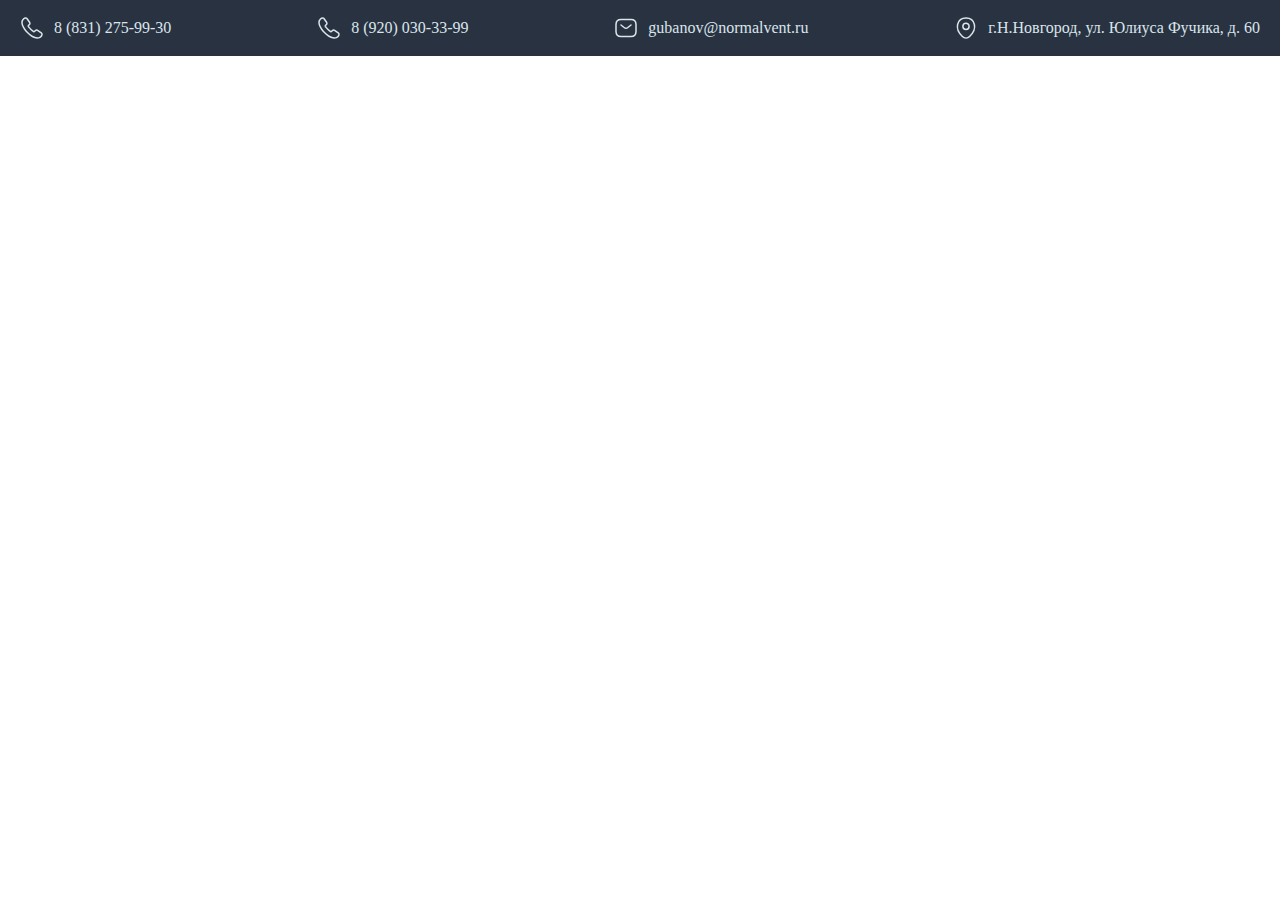
==== index.html @ b7bcca0a "create header" ====
<!DOCTYPE html>
<html lang="en">
  <head>
    <meta charset="UTF-8" />
    <meta http-equiv="X-UA-Compatible" content="IE=edge" />
    <meta name="viewport" content="width=device-width, initial-scale=1.0" />
    <link rel="stylesheet" href="./styles/style.css" />
    <title>Lattice</title>
  </head>
  <body>
    <header class="header">
      <ul class="header__list-contact">
        <li class="contact-item contact-item-1">
          <a href="tel:88312759930">
            <div class="svg-box">
              <svg
                viewBox="0 0 24 24"
                fill="none"
                xmlns="http://www.w3.org/2000/svg"
              >
                <path
                  d="M21.97 18.33C21.97 18.69 21.89 19.06 21.72 19.42C21.55 19.78 21.33 20.12 21.04 20.44C20.55 20.98 20.01 21.37 19.4 21.62C18.8 21.87 18.15 22 17.45 22C16.43 22 15.34 21.76 14.19 21.27C13.04 20.78 11.89 20.12 10.75 19.29C9.6 18.45 8.51 17.52 7.47 16.49C6.44 15.45 5.51 14.36 4.68 13.22C3.86 12.08 3.2 10.94 2.72 9.81C2.24 8.67 2 7.58 2 6.54C2 5.86 2.12 5.21 2.36 4.61C2.6 4 2.98 3.44 3.51 2.94C4.15 2.31 4.85 2 5.59 2C5.87 2 6.15 2.06 6.4 2.18C6.66 2.3 6.89 2.48 7.07 2.74L9.39 6.01C9.57 6.26 9.7 6.49 9.79 6.71C9.88 6.92 9.93 7.13 9.93 7.32C9.93 7.56 9.86 7.8 9.72 8.03C9.59 8.26 9.4 8.5 9.16 8.74L8.4 9.53C8.29 9.64 8.24 9.77 8.24 9.93C8.24 10.01 8.25 10.08 8.27 10.16C8.3 10.24 8.33 10.3 8.35 10.36C8.53 10.69 8.84 11.12 9.28 11.64C9.73 12.16 10.21 12.69 10.73 13.22C11.27 13.75 11.79 14.24 12.32 14.69C12.84 15.13 13.27 15.43 13.61 15.61C13.66 15.63 13.72 15.66 13.79 15.69C13.87 15.72 13.95 15.73 14.04 15.73C14.21 15.73 14.34 15.67 14.45 15.56L15.21 14.81C15.46 14.56 15.7 14.37 15.93 14.25C16.16 14.11 16.39 14.04 16.64 14.04C16.83 14.04 17.03 14.08 17.25 14.17C17.47 14.26 17.7 14.39 17.95 14.56L21.26 16.91C21.52 17.09 21.7 17.3 21.81 17.55C21.91 17.8 21.97 18.05 21.97 18.33Z"
                  stroke="#DAE5EB"
                  stroke-width="1.5"
                  stroke-miterlimit="10"
                />
              </svg>
            </div>
            8 (831) 275-99-30
          </a>
        </li>
        <li class="contact-item contact-item-2">
          <a href="tel:89200303399">
            <div class="svg-box">
              <svg
                viewBox="0 0 24 24"
                fill="none"
                xmlns="http://www.w3.org/2000/svg"
              >
                <path
                  d="M21.97 18.33C21.97 18.69 21.89 19.06 21.72 19.42C21.55 19.78 21.33 20.12 21.04 20.44C20.55 20.98 20.01 21.37 19.4 21.62C18.8 21.87 18.15 22 17.45 22C16.43 22 15.34 21.76 14.19 21.27C13.04 20.78 11.89 20.12 10.75 19.29C9.6 18.45 8.51 17.52 7.47 16.49C6.44 15.45 5.51 14.36 4.68 13.22C3.86 12.08 3.2 10.94 2.72 9.81C2.24 8.67 2 7.58 2 6.54C2 5.86 2.12 5.21 2.36 4.61C2.6 4 2.98 3.44 3.51 2.94C4.15 2.31 4.85 2 5.59 2C5.87 2 6.15 2.06 6.4 2.18C6.66 2.3 6.89 2.48 7.07 2.74L9.39 6.01C9.57 6.26 9.7 6.49 9.79 6.71C9.88 6.92 9.93 7.13 9.93 7.32C9.93 7.56 9.86 7.8 9.72 8.03C9.59 8.26 9.4 8.5 9.16 8.74L8.4 9.53C8.29 9.64 8.24 9.77 8.24 9.93C8.24 10.01 8.25 10.08 8.27 10.16C8.3 10.24 8.33 10.3 8.35 10.36C8.53 10.69 8.84 11.12 9.28 11.64C9.73 12.16 10.21 12.69 10.73 13.22C11.27 13.75 11.79 14.24 12.32 14.69C12.84 15.13 13.27 15.43 13.61 15.61C13.66 15.63 13.72 15.66 13.79 15.69C13.87 15.72 13.95 15.73 14.04 15.73C14.21 15.73 14.34 15.67 14.45 15.56L15.21 14.81C15.46 14.56 15.7 14.37 15.93 14.25C16.16 14.11 16.39 14.04 16.64 14.04C16.83 14.04 17.03 14.08 17.25 14.17C17.47 14.26 17.7 14.39 17.95 14.56L21.26 16.91C21.52 17.09 21.7 17.3 21.81 17.55C21.91 17.8 21.97 18.05 21.97 18.33Z"
                  stroke="#DAE5EB"
                  stroke-width="1.5"
                  stroke-miterlimit="10"
                />
              </svg>
            </div>
            8 (920) 030-33-99
          </a>
        </li>
        <li class="contact-item contact-item-3">
          <a href="mailto:gubanov@normalvent.ru">
            <div class="svg-box">
              <svg
                viewBox="0 0 24 24"
                fill="none"
                xmlns="http://www.w3.org/2000/svg"
              >
                <path
                  d="M17 20.5H7C4 20.5 2 19 2 15.5V8.5C2 5 4 3.5 7 3.5H17C20 3.5 22 5 22 8.5V15.5C22 19 20 20.5 17 20.5Z"
                  stroke="#DAE5EB"
                  stroke-width="1.5"
                  stroke-miterlimit="10"
                  stroke-linecap="round"
                  stroke-linejoin="round"
                />
                <path
                  d="M17 9L13.87 11.5C12.84 12.32 11.15 12.32 10.12 11.5L7 9"
                  stroke="#DAE5EB"
                  stroke-width="1.5"
                  stroke-miterlimit="10"
                  stroke-linecap="round"
                  stroke-linejoin="round"
                />
              </svg>
            </div>
            gubanov@normalvent.ru
          </a>
        </li>
        <li class="contact-item contact-item-4">
          <a href="" target="_blank">
            <div class="svg-box">
              <svg
                viewBox="0 0 24 24"
                fill="none"
                xmlns="http://www.w3.org/2000/svg"
              >
                <path
                  d="M12 13.43C13.7231 13.43 15.12 12.0331 15.12 10.31C15.12 8.58687 13.7231 7.19 12 7.19C10.2769 7.19 8.88 8.58687 8.88 10.31C8.88 12.0331 10.2769 13.43 12 13.43Z"
                  stroke="#DAE5EB"
                  stroke-width="1.5"
                />
                <path
                  d="M3.61995 8.49C5.58995 -0.17 18.42 -0.159999 20.38 8.5C21.53 13.58 18.37 17.88 15.6 20.54C13.59 22.48 10.41 22.48 8.38995 20.54C5.62995 17.88 2.46995 13.57 3.61995 8.49Z"
                  stroke="#DAE5EB"
                  stroke-width="1.5"
                />
              </svg>
            </div>
            г.Н.Новгород, ул. Юлиуса Фучика, д. 60
          </a>
        </li>
      </ul>
    </header>
  </body>
</html>
---- styles/style.css ----
:root {
  --header-color: #dae5eb;
  --title-color: #293241;
  --dark-font: #525b67;
}

* {
  box-sizing: border-box;
  margin: 0;
  padding: 0;
}

a {
  text-decoration: none;
}

ul {
  list-style-type: none;
}
header {
  width: 100%;
}

.header__list-contact {
  display: flex;
  width: 100%;
  justify-content: space-between;
  background-color: #293241;
  padding: 16px 330px 16px 300px;
}

/* .contact-item {
  width: 44%;
} */

.contact-item a {
  display: flex;
  color: var(--header-color);
  line-height: 24px;
  font-size: 16px;
}
.svg-box {
  width: 24px;
  height: 24px;
  margin-right: 10px;
}



@media (max-width: 1440px) {
  .header__list-contact {
    padding: 16px 150px;
  }
}
@media (max-width: 1280px) {
  .header__list-contact {
    padding: 16px 20px;
  }
}

@media (max-width: 880px) {
  .header__list-contact {
    padding: 16px 24px;
    flex-wrap: wrap;
    row-gap: 12px;
  }

  .contact-item {
    width: 44%;
  }

  .svg-box {
    width: 20px;
    height: 20px;
  }

  .contact-item-1 {
    order: 0;
  }
  .contact-item-2 {
    order: 3;
  }
  .contact-item-3 {
    order: 2;
  }
  .contact-item-4 {
    order: 4;
  }
}

@media (max-width: 425px) {
  .header__list-contact {
    display: none;
  }
}
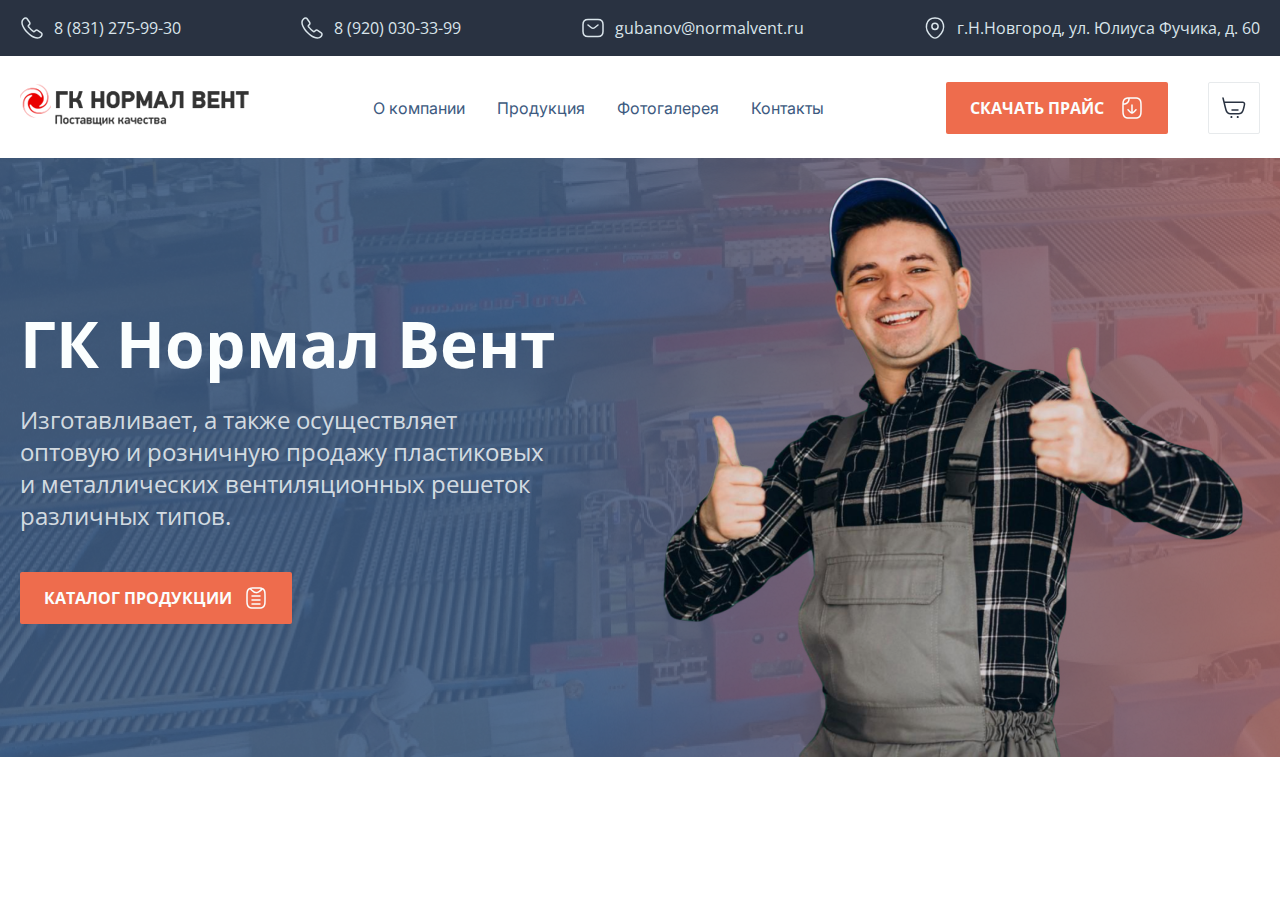
==== commit 29b430c7: "create dirty header and top main" ====
--- a/index.html
+++ b/index.html
@@ -4,12 +4,18 @@
     <meta charset="UTF-8" />
     <meta http-equiv="X-UA-Compatible" content="IE=edge" />
     <meta name="viewport" content="width=device-width, initial-scale=1.0" />
+    <link rel="preconnect" href="https://fonts.googleapis.com" />
+    <link rel="preconnect" href="https://fonts.gstatic.com" crossorigin />
+    <link
+      href="https://fonts.googleapis.com/css2?family=Inter&family=Open+Sans:wght@400;700&display=swap"
+      rel="stylesheet"
+    />
     <link rel="stylesheet" href="./styles/style.css" />
     <title>Lattice</title>
   </head>
   <body>
     <header class="header">
-      <ul class="header__list-contact">
+      <ul class="header__list-contact container">
         <li class="contact-item contact-item-1">
           <a href="tel:88312759930">
             <div class="svg-box">
@@ -101,6 +107,84 @@
           </a>
         </li>
       </ul>
+      <nav class="header__navigation container">
+        <a href=""
+          ><img class="header__logo" src="./images/logo.png" alt="logo_png"
+        /></a>
+        <ul class="header__navigation-list">
+          <li><a href=""> О компании </a></li>
+          <li><a href=""> Продукция </a></li>
+          <li><a href=""> Фотогалерея </a></li>
+          <li><a href=""> Контакты </a></li>
+        </ul>
+        <div class="header__buttons">
+          <button class="button header__load-button">
+            <span> Скачать прайс </span>
+            <div class="button-svg-box">
+              <svg
+                width="24"
+                height="24"
+                viewBox="0 0 24 24"
+                fill="none"
+                xmlns="http://www.w3.org/2000/svg"
+              >
+                <path
+                  d="M4.78217 7.93844L4.8995 8.67921H4.8995L4.78217 7.93844ZM8.93844 3.78217L9.67921 3.8995V3.8995L8.93844 3.78217ZM18.9389 21.0451L18.4981 20.4383L18.9389 21.0451ZM20.0451 19.9389L19.4383 19.4981L20.0451 19.9389ZM3.95491 19.9389L4.56168 19.4981L3.95491 19.9389ZM5.06107 21.0451L5.50191 20.4383L5.06107 21.0451ZM5.06107 2.95491L4.62024 2.34815L5.06107 2.95491ZM3.95491 4.06107L3.34815 3.62023L3.95491 4.06107ZM18.9389 2.95491L18.4981 3.56168L18.9389 2.95491ZM20.0451 4.06107L19.4383 4.50191L20.0451 4.06107ZM9 2.02893L8.97432 1.27937L9 2.02893ZM3.02893 8L2.27937 7.97432L3.02893 8ZM12.75 9C12.75 8.58579 12.4142 8.25 12 8.25C11.5858 8.25 11.25 8.58579 11.25 9H12.75ZM16.5327 14.328C16.8243 14.0338 16.8222 13.5589 16.528 13.2673C16.2338 12.9757 15.7589 12.9778 15.4673 13.272L16.5327 14.328ZM14.6022 15.2104L15.1348 15.7383L14.6022 15.2104ZM9.39785 15.2104L9.93054 14.6824L9.39785 15.2104ZM8.53269 13.272C8.24111 12.9778 7.76624 12.9757 7.47204 13.2673C7.17784 13.5589 7.17572 14.0338 7.46731 14.328L8.53269 13.272ZM12.2507 16.9841L12.3455 17.7281L12.3455 17.7281L12.2507 16.9841ZM11.7493 16.9841L11.6545 17.7281L11.6545 17.7281L11.7493 16.9841ZM4.8995 8.67921C7.35988 8.28952 9.28952 6.35988 9.67921 3.8995L8.19768 3.66485C7.90965 5.48339 6.48339 6.90965 4.66485 7.19768L4.8995 8.67921ZM2.25 11V13H3.75V11H2.25ZM21.75 13V11H20.25V13H21.75ZM12 22.75C13.8582 22.75 15.312 22.751 16.4635 22.6263C17.6291 22.5 18.5734 22.2377 19.3798 21.6518L18.4981 20.4383C17.9901 20.8074 17.3399 21.0225 16.302 21.135C15.25 21.249 13.8916 21.25 12 21.25V22.75ZM20.25 13C20.25 14.8916 20.249 16.25 20.135 17.302C20.0225 18.3399 19.8074 18.9901 19.4383 19.4981L20.6518 20.3798C21.2377 19.5734 21.5 18.6291 21.6263 17.4635C21.751 16.312 21.75 14.8582 21.75 13H20.25ZM19.3798 21.6518C19.8679 21.2972 20.2972 20.8679 20.6518 20.3798L19.4383 19.4981C19.1762 19.8589 18.8589 20.1762 18.4981 20.4383L19.3798 21.6518ZM2.25 13C2.25 14.8582 2.24897 16.312 2.37373 17.4635C2.50001 18.6291 2.76232 19.5734 3.34815 20.3798L4.56168 19.4981C4.19259 18.9901 3.97745 18.3399 3.865 17.302C3.75103 16.25 3.75 14.8916 3.75 13H2.25ZM12 21.25C10.1084 21.25 8.74999 21.249 7.69804 21.135C6.66013 21.0225 6.00992 20.8074 5.50191 20.4383L4.62024 21.6518C5.42656 22.2377 6.37094 22.5 7.53648 22.6263C8.68798 22.751 10.1418 22.75 12 22.75V21.25ZM3.34815 20.3798C3.70281 20.8679 4.13209 21.2972 4.62024 21.6518L5.50191 20.4383C5.14111 20.1762 4.82381 19.8589 4.56168 19.4981L3.34815 20.3798ZM4.62024 2.34815C4.13209 2.70281 3.70281 3.13209 3.34815 3.62023L4.56168 4.50191C4.82381 4.14111 5.14111 3.82382 5.50191 3.56168L4.62024 2.34815ZM12 2.75C13.8916 2.75 15.25 2.75103 16.302 2.865C17.3399 2.97745 17.9901 3.19259 18.4981 3.56168L19.3798 2.34815C18.5734 1.76232 17.6291 1.50001 16.4635 1.37373C15.312 1.24897 13.8582 1.25 12 1.25V2.75ZM21.75 11C21.75 9.14184 21.751 7.68798 21.6263 6.53648C21.5 5.37094 21.2377 4.42656 20.6518 3.62023L19.4383 4.50191C19.8074 5.00992 20.0225 5.66013 20.135 6.69804C20.249 7.74999 20.25 9.10843 20.25 11H21.75ZM18.4981 3.56168C18.8589 3.82382 19.1762 4.14111 19.4383 4.50191L20.6518 3.62023C20.2972 3.13209 19.8679 2.70281 19.3798 2.34815L18.4981 3.56168ZM12 1.25C10.8352 1.25 9.83424 1.24991 8.97432 1.27937L9.02568 2.77849C9.85445 2.75009 10.8269 2.75 12 2.75V1.25ZM8.97432 1.27937C7.10087 1.34355 5.7239 1.5463 4.62024 2.34815L5.50191 3.56168C6.20746 3.04907 7.17075 2.84204 9.02568 2.77849L8.97432 1.27937ZM8.25 2.02892C8.24999 2.96617 8.24707 3.35298 8.19768 3.66485L9.67921 3.8995C9.75165 3.44215 9.74999 2.91121 9.75 2.02893L8.25 2.02892ZM3.75 11C3.75 9.82692 3.75009 8.85445 3.77849 8.02568L2.27937 7.97432C2.24991 8.83424 2.25 9.83522 2.25 11H3.75ZM3.77849 8.02568C3.84204 6.17075 4.04907 5.20746 4.56168 4.50191L3.34815 3.62023C2.5463 4.7239 2.34355 6.10087 2.27937 7.97432L3.77849 8.02568ZM3.02893 8.75C3.91121 8.74999 4.44215 8.75165 4.8995 8.67921L4.66485 7.19768C4.35298 7.24707 3.96618 7.24999 3.02892 7.25L3.02893 8.75ZM11.25 9V16.2H12.75V9H11.25ZM15.4673 13.272L14.0695 14.6824L15.1348 15.7383L16.5327 14.328L15.4673 13.272ZM9.93054 14.6824L8.53269 13.272L7.46731 14.328L8.86516 15.7383L9.93054 14.6824ZM14.0695 14.6824C13.4997 15.2573 13.1161 15.6427 12.7935 15.9018C12.4827 16.1514 12.302 16.2215 12.1558 16.2401L12.3455 17.7281C12.8787 17.6601 13.3163 17.4057 13.7328 17.0713C14.1373 16.7464 14.5899 16.2882 15.1348 15.7383L14.0695 14.6824ZM8.86516 15.7383C9.41012 16.2882 9.86265 16.7464 10.2672 17.0713C10.6837 17.4057 11.1213 17.6601 11.6545 17.7281L11.8442 16.2401C11.698 16.2215 11.5173 16.1514 11.2065 15.9018C10.8839 15.6427 10.5003 15.2573 9.93054 14.6824L8.86516 15.7383ZM12.1558 16.2401C12.1041 16.2467 12.052 16.25 12 16.25V17.75C12.1154 17.75 12.2308 17.7427 12.3455 17.7281L12.1558 16.2401ZM12 16.25C11.948 16.25 11.8959 16.2467 11.8442 16.2401L11.6545 17.7281C11.7692 17.7427 11.8846 17.75 12 17.75V16.25ZM11.25 16.2V17H12.75V16.2H11.25Z"
+                  fill="#FBFEFE"
+                />
+              </svg>
+            </div>
+          </button>
+          <button class="button-basket button-svg-box">
+            <svg
+              width="24"
+              height="24"
+              viewBox="0 0 24 24"
+              fill="none"
+              xmlns="http://www.w3.org/2000/svg"
+            >
+              <path
+                d="M5.76554 16.7854L6.21636 16.186L5.76554 16.7854ZM3.02119 10.2517L2.29184 10.4265L3.02119 10.2517ZM5.58563 16.6435L6.06344 16.0654L5.58563 16.6435ZM22.0191 10.7425L21.2897 10.5677L22.0191 10.7425ZM19.8896 16.3575L19.3642 15.8223L19.8896 16.3575ZM19.0403 17.0273L18.6423 16.3917L19.0403 17.0273ZM21.942 6.75598L22.4567 6.21052L21.942 6.75598ZM22.3037 7.21465L21.6533 7.5881L22.3037 7.21465ZM1.72761 1.8181C1.62715 1.41625 1.21994 1.17193 0.818098 1.27239C0.416252 1.37285 0.171932 1.78006 0.272393 2.1819L1.72761 1.8181ZM16 14.75C16.4142 14.75 16.75 14.4142 16.75 14C16.75 13.5858 16.4142 13.25 16 13.25V14.75ZM10 13.25C9.58579 13.25 9.25 13.5858 9.25 14C9.25 14.4142 9.58579 14.75 10 14.75V13.25ZM2.05263 6.96053H18.4449V5.46053H2.05263V6.96053ZM13.0836 17.0395H12.5789V18.5395H13.0836V17.0395ZM3.75053 10.0769L2.78198 6.03572L1.32329 6.38533L2.29184 10.4265L3.75053 10.0769ZM12.5789 17.0395C10.7351 17.0395 9.41652 17.0383 8.38985 16.919C7.38216 16.8019 6.7379 16.5783 6.21636 16.186L5.31472 17.3848C6.12818 17.9966 7.06449 18.275 8.21668 18.4089C9.3499 18.5406 10.7705 18.5395 12.5789 18.5395V17.0395ZM2.29184 10.4265C2.71333 12.1852 3.04329 13.5669 3.43548 14.6383C3.83425 15.7275 4.32325 16.5731 5.10783 17.2216L6.06344 16.0654C5.56041 15.6496 5.19281 15.0752 4.84406 14.1226C4.48874 13.152 4.18028 11.87 3.75053 10.0769L2.29184 10.4265ZM6.21636 16.186C6.16447 16.147 6.11349 16.1067 6.06344 16.0654L5.10783 17.2216C5.17553 17.2775 5.24451 17.332 5.31472 17.3848L6.21636 16.186ZM21.2897 10.5677C20.918 12.1188 20.6513 13.2278 20.3545 14.0777C20.0627 14.9132 19.7634 15.4304 19.3642 15.8223L20.415 16.8927C21.0407 16.2785 21.438 15.5245 21.7706 14.5723C22.0982 13.6343 22.3838 12.4388 22.7484 10.9173L21.2897 10.5677ZM13.0836 18.5395C14.6482 18.5395 15.8773 18.5404 16.8658 18.4404C17.8694 18.3389 18.6952 18.1283 19.4383 17.663L18.6423 16.3917C18.1681 16.6885 17.5954 16.859 16.7149 16.948C15.8193 17.0386 14.6787 17.0395 13.0836 17.0395V18.5395ZM19.3642 15.8223C19.1449 16.0376 18.9028 16.2285 18.6423 16.3917L19.4383 17.663C19.7908 17.4423 20.1183 17.184 20.415 16.8927L19.3642 15.8223ZM18.4449 6.96053C19.4374 6.96053 20.1129 6.96185 20.6156 7.02319C21.1059 7.08301 21.307 7.18794 21.4272 7.30143L22.4567 6.21052C21.999 5.77856 21.4245 5.61076 20.7973 5.53423C20.1825 5.45921 19.3985 5.46053 18.4449 5.46053V6.96053ZM22.7484 10.9173C22.9707 9.99004 23.1547 9.22794 23.225 8.61254C23.2968 7.98475 23.2675 7.38698 22.9541 6.8412L21.6533 7.5881C21.7356 7.7315 21.7908 7.95145 21.7347 8.44219C21.6772 8.94532 21.5211 9.60257 21.2897 10.5677L22.7484 10.9173ZM21.4272 7.30143C21.5162 7.38541 21.5924 7.482 21.6533 7.5881L22.9541 6.8412C22.8201 6.60776 22.6525 6.39527 22.4567 6.21052L21.4272 7.30143ZM2.78024 6.02863L1.72761 1.8181L0.272393 2.1819L1.32502 6.39243L2.78024 6.02863ZM16 13.25H10V14.75H16V13.25Z"
+                fill="#293241"
+              />
+              <path
+                d="M10.4737 20.9474C10.4737 21.5287 10.0024 22 9.42104 22C8.83969 22 8.36841 21.5287 8.36841 20.9474C8.36841 20.366 8.83969 19.8947 9.42104 19.8947C10.0024 19.8947 10.4737 20.366 10.4737 20.9474Z"
+                fill="#293241"
+              />
+              <path
+                d="M16.7895 20.9474C16.7895 21.5287 16.3182 22 15.7368 22C15.1555 22 14.6842 21.5287 14.6842 20.9474C14.6842 20.366 15.1555 19.8947 15.7368 19.8947C16.3182 19.8947 16.7895 20.366 16.7895 20.9474Z"
+                fill="#293241"
+              />
+            </svg>
+          </button>
+
+          <div class="burger"></div>
+        </div>
+      </nav>
     </header>
+
+    <main>
+      <div class="first-screen container">
+        <div class="first-screen__text">
+          <h1>ГК Нормал Вент</h1>
+          <p>
+            Изготавливает, а также осуществляет оптовую и розничную продажу
+            пластиковых и металлических вентиляционных решеток различных типов.
+          </p>
+          <button class="button first-screen__button">
+            Каталог продукции
+
+            <svg width="24" height="24" viewBox="0 0 24 24" fill="none" xmlns="http://www.w3.org/2000/svg">
+              <path d="M5.06107 21.0451L5.50191 20.4383L5.06107 21.0451ZM3.95491 19.9389L4.56168 19.4981L3.95491 19.9389ZM20.0451 19.9389L19.4383 19.4981L20.0451 19.9389ZM18.9389 21.0451L18.4981 20.4383L18.9389 21.0451ZM18.9389 2.95491L19.3798 2.34815L18.9389 2.95491ZM20.0451 4.06107L19.4383 4.50191L20.0451 4.06107ZM5.06107 2.95491L5.50191 3.56168L5.06107 2.95491ZM3.95491 4.06107L4.56168 4.50191L3.95491 4.06107ZM13.1461 6.59531L13.2635 7.33608L13.1461 6.59531ZM11.5818 6.59531L11.4645 7.33608L11.5818 6.59531ZM8 17.25C7.58579 17.25 7.25 17.5858 7.25 18C7.25 18.4142 7.58579 18.75 8 18.75V17.25ZM16 18.75C16.4142 18.75 16.75 18.4142 16.75 18C16.75 17.5858 16.4142 17.25 16 17.25V18.75ZM8 13.25C7.58579 13.25 7.25 13.5858 7.25 14C7.25 14.4142 7.58579 14.75 8 14.75V13.25ZM16 14.75C16.4142 14.75 16.75 14.4142 16.75 14C16.75 13.5858 16.4142 13.25 16 13.25V14.75ZM8 9.25C7.58579 9.25 7.25 9.58579 7.25 10C7.25 10.4142 7.58579 10.75 8 10.75V9.25ZM16 10.75C16.4142 10.75 16.75 10.4142 16.75 10C16.75 9.58579 16.4142 9.25 16 9.25V10.75ZM20.25 11V13H21.75V11H20.25ZM3.75 13V11H2.25V13H3.75ZM12 21.25C10.1084 21.25 8.74999 21.249 7.69804 21.135C6.66013 21.0225 6.00992 20.8074 5.50191 20.4383L4.62023 21.6518C5.42656 22.2377 6.37094 22.5 7.53648 22.6263C8.68798 22.751 10.1418 22.75 12 22.75V21.25ZM2.25 13C2.25 14.8582 2.24897 16.312 2.37373 17.4635C2.50001 18.6291 2.76232 19.5734 3.34815 20.3798L4.56168 19.4981C4.19259 18.9901 3.97745 18.3399 3.865 17.302C3.75103 16.25 3.75 14.8916 3.75 13H2.25ZM5.50191 20.4383C5.14111 20.1762 4.82382 19.8589 4.56168 19.4981L3.34815 20.3798C3.70281 20.8679 4.13209 21.2972 4.62023 21.6518L5.50191 20.4383ZM20.25 13C20.25 14.8916 20.249 16.25 20.135 17.302C20.0225 18.3399 19.8074 18.9901 19.4383 19.4981L20.6518 20.3798C21.2377 19.5734 21.5 18.6291 21.6263 17.4635C21.751 16.312 21.75 14.8582 21.75 13H20.25ZM12 22.75C13.8582 22.75 15.312 22.751 16.4635 22.6263C17.6291 22.5 18.5734 22.2377 19.3798 21.6518L18.4981 20.4383C17.9901 20.8074 17.3399 21.0225 16.302 21.135C15.25 21.249 13.8916 21.25 12 21.25V22.75ZM19.4383 19.4981C19.1762 19.8589 18.8589 20.1762 18.4981 20.4383L19.3798 21.6518C19.8679 21.2972 20.2972 20.8679 20.6518 20.3798L19.4383 19.4981ZM21.75 11C21.75 9.14184 21.751 7.68798 21.6263 6.53648C21.5 5.37094 21.2377 4.42656 20.6518 3.62023L19.4383 4.50191C19.8074 5.00992 20.0225 5.66013 20.135 6.69804C20.249 7.74999 20.25 9.10843 20.25 11H21.75ZM18.4981 3.56168C18.8589 3.82382 19.1762 4.14111 19.4383 4.50191L20.6518 3.62023C20.2972 3.13209 19.8679 2.70281 19.3798 2.34815L18.4981 3.56168ZM3.75 11C3.75 9.10843 3.75103 7.74999 3.865 6.69804C3.97745 5.66013 4.19259 5.00992 4.56168 4.50191L3.34815 3.62023C2.76232 4.42656 2.50001 5.37094 2.37373 6.53648C2.24897 7.68798 2.25 9.14184 2.25 11H3.75ZM4.62023 2.34815C4.13209 2.70281 3.70281 3.13209 3.34815 3.62023L4.56168 4.50191C4.82382 4.14111 5.14111 3.82382 5.50191 3.56168L4.62023 2.34815ZM13.0288 5.85454C12.5883 5.92431 12.1396 5.92431 11.6991 5.85454L11.4645 7.33608C12.0604 7.43047 12.6675 7.43047 13.2635 7.33608L13.0288 5.85454ZM17.9103 2.12083C16.6701 3.36015 15.7663 4.25006 14.9856 4.8649C14.2161 5.47095 13.6262 5.75993 13.0288 5.85454L13.2635 7.33608C14.2116 7.1859 15.0379 6.73301 15.9137 6.04333C16.7783 5.36245 17.7488 4.40277 18.9706 3.18187L17.9103 2.12083ZM12 2.75C13.6617 2.75 14.9149 2.75053 15.9149 2.82911C16.9124 2.9075 17.5844 3.05963 18.1028 3.32103L18.7782 1.98168C18.0049 1.59173 17.107 1.41817 16.0324 1.33372C14.9603 1.24947 13.6391 1.25 12 1.25V2.75ZM18.1028 3.32103C18.2431 3.3918 18.374 3.4715 18.4981 3.56168L19.3798 2.34815C19.1892 2.20967 18.9892 2.08809 18.7782 1.98168L18.1028 3.32103ZM5.5419 2.96653C6.83246 4.25703 7.84545 5.26842 8.73841 5.98311C9.64243 6.70666 10.489 7.18158 11.4645 7.33608L11.6991 5.85454C11.0846 5.75721 10.4781 5.45425 9.67572 4.81202C8.86225 4.16095 7.91543 3.21868 6.60254 1.90585L5.5419 2.96653ZM12 1.25C10.5637 1.25 9.37369 1.24973 8.38484 1.30572C7.39671 1.36167 6.55633 1.47576 5.82759 1.7272L6.31685 3.14517C6.85227 2.96043 7.53187 2.85642 8.46964 2.80332C9.40668 2.75027 10.5485 2.75 12 2.75V1.25ZM5.82759 1.7272C5.38699 1.87923 4.98789 2.08103 4.62023 2.34815L5.50191 3.56168C5.73848 3.3898 6.00284 3.25352 6.31685 3.14517L5.82759 1.7272ZM8 18.75H16V17.25H8V18.75ZM8 14.75H16V13.25H8V14.75ZM8 10.75H16V9.25H8V10.75Z" fill="#FBFEFE"/>
+              </svg>
+              
+          </button>
+        </div>
+
+        <img class="img-man" src="./images/man.png" alt="cool_man" />
+      </div>
+    </main>
+
+    <script src="./sript.js"></script>
   </body>
 </html>
--- a/styles/style.css
+++ b/styles/style.css
@@ -2,6 +2,8 @@
   --header-color: #dae5eb;
   --title-color: #293241;
   --dark-font: #525b67;
+  --button-bgc: #ee6c4d;
+  --button-color: #fbfefe;
 }
 
 * {
@@ -12,26 +14,95 @@
 
 a {
   text-decoration: none;
-}
-
-ul {
+  color: inherit;
+}
+
+h1 {
+  font-family: "Open Sans";
+  font-style: normal;
+  font-weight: 700;
+  font-size: 64px;
+  line-height: 72px;
+  color: var(--button-color);
+  margin-bottom: 24px;
+}
+
+ul li {
   list-style-type: none;
 }
+
+.burger {
+  display: none;
+  position: relative;
+  width: 16px;
+  height: 1px;
+  background-color: var(--title-color);
+  -webkit-transition: all 0.35s;
+  -o-transition: all 0.35s;
+  transition: all 0.35s;
+}
+
+.burger::after,
+.burger::before {
+  position: relative;
+  content: "";
+  display: block;
+  width: 16px;
+  height: 1px;
+  background: var(--title-color);
+  -webkit-transition: all 0.35s;
+  -o-transition: all 0.35s;
+  transition: all 0.35s;
+}
+
+.burger::before {
+  bottom: 6px;
+}
+
+.burger::after {
+  top: 5px;
+}
+
+.burger.open {
+  background-color: rgba(244, 245, 249, 0);
+  z-index: 1000;
+}
+
+.burger.open::before {
+  bottom: 0px;
+  -webkit-transform: rotate(-45deg);
+  -ms-transform: rotate(-45deg);
+  transform: rotate(-45deg);
+  background-color: var(--title-color);
+}
+
+.burger.open::after {
+  top: -1px;
+  -webkit-transform: rotate(45deg);
+  -ms-transform: rotate(45deg);
+  transform: rotate(45deg);
+  background-color: var(--title-color);
+}
+
 header {
   width: 100%;
-}
-
+  display: flex;
+  flex-direction: column;
+}
+
+.container {
+  padding-left: 300px;
+  padding-right: 300px;
+}
 .header__list-contact {
   display: flex;
   width: 100%;
   justify-content: space-between;
-  background-color: #293241;
-  padding: 16px 330px 16px 300px;
-}
-
-/* .contact-item {
-  width: 44%;
-} */
+  background-color: var(--title-color);
+  padding-top: 16px;
+  padding-bottom: 16px;
+  font-family: "Open Sans", sans-serif;
+}
 
 .contact-item a {
   display: flex;
@@ -45,16 +116,129 @@
   margin-right: 10px;
 }
 
-
-
-@media (max-width: 1440px) {
-  .header__list-contact {
-    padding: 16px 150px;
-  }
-}
-@media (max-width: 1280px) {
-  .header__list-contact {
-    padding: 16px 20px;
+.header__navigation {
+  display: flex;
+  justify-content: space-between;
+  flex-wrap: wrap;
+  padding-top: 26px;
+  padding-bottom: 24px;
+}
+
+.header__navigation-list {
+  display: flex;
+  column-gap: 32px;
+  align-items: center;
+  font-family: "Inter", sans-serif;
+  line-height: 24px;
+  font-size: 16px;
+  color: #3d5a80;
+}
+
+.header__buttons {
+  display: flex;
+}
+
+.button {
+  display: flex;
+  justify-content: center;
+  align-items: center;
+  padding: 14px 24px 14px 24px;
+  background-color: var(--button-bgc);
+  color: var(--button-color);
+  border: none;
+  border-radius: 2px;
+  font-family: "Open Sans", sans-serif;
+  font-size: 16px;
+  line-height: 20px;
+  font-weight: 700;
+  text-transform: uppercase;
+}
+
+.button span {
+  margin-right: 16px;
+}
+
+.button-svg-box {
+  display: flex;
+  align-items: center;
+  justify-content: center;
+}
+
+.button-basket {
+  width: 52px;
+  height: 52px;
+  border-radius: 2px;
+  border: 1px solid #e7eaec;
+  background-color: inherit;
+  margin-left: 40px;
+}
+
+/* MAIN */
+.first-screen {
+  display: flex;
+  justify-content: space-between;
+  background-image: url("../images/main.png");
+  background-size: cover;
+  padding-top: 16px;
+}
+
+.first-screen__text {
+  display: flex;
+  flex-direction: column;
+  justify-content: center;
+  max-width: 536px;
+}
+
+.first-screen__text p {
+  margin-bottom: 40px;
+  font-family: "Open Sans";
+  font-style: normal;
+  font-weight: 400;
+  font-size: 24px;
+  line-height: 32px;
+  color: #fbfefecc;
+}
+
+.first-screen__button {
+  display: flex;
+  align-items: center;
+  justify-self: center;
+  gap: 12px;
+  max-width: 272px;
+}
+
+/* Screens MEDIA  */
+
+@media (max-width: 1600px) {
+  .container {
+    padding-left: 150px;
+    padding-right: 150px;
+  }
+}
+@media (max-width: 1320px) {
+  .container {
+    padding-left: 20px;
+    padding-right: 20px;
+  }
+}
+
+@media (max-width: 1080px) {
+  .header__navigation-list {
+    order: 1;
+    margin-top: 20px;
+  }
+  
+  .first-screen {
+    position: relative;
+    padding-top: 80px;
+    padding-bottom: 80px;
+    overflow: hidden;
+  }
+  .img-man {
+    position: absolute;
+    height: 408px;
+    bottom: 0;
+    right: -100px;
   }
 }
 
@@ -64,9 +248,13 @@
     flex-wrap: wrap;
     row-gap: 12px;
   }
+  .header__navigation {
+    padding-left: 24px;
+    padding-right: 24px;
+  }
 
   .contact-item {
-    width: 44%;
+    width: 47%;
   }
 
   .svg-box {
@@ -86,10 +274,71 @@
   .contact-item-4 {
     order: 4;
   }
+
+
+  .first-screen__text p {
+    font-size: 16px;
+    line-height: 24px;
+    max-width: 389px;
+  }
+
+  h1 {
+    font-size: 44px;
+    line-height: 52px;
+  }
+
+
 }
 
 @media (max-width: 425px) {
-  .header__list-contact {
+  .header__list-contact,
+  .header__navigation-list,
+  .header__load-button, .img-man {
     display: none;
   }
-}+
+  .container {
+    padding-left: 16px;
+    padding-right: 16px;
+  }
+
+  .burger {
+    display: block;
+  }
+
+  .header__navigation {
+    padding: 24px 16px 16px;
+  }
+
+  .header__logo {
+    height: 32px;
+  }
+
+  .header__buttons {
+    align-items: center;
+    justify-content: center;
+  }
+
+  .button-svg-box {
+    height: 32px;
+    width: 32px;
+    margin-left: 0;
+    margin-right: 16px;
+  }
+
+  .button-svg-box svg {
+    width: 14px;
+    height: 14px;
+  }
+
+  .first-screen {
+    padding-top: 40px;
+    padding-bottom: 40px;
+
+  }
+  h1 {
+    font-size: 36px;
+    line-height: 40px;
+}
+
+}
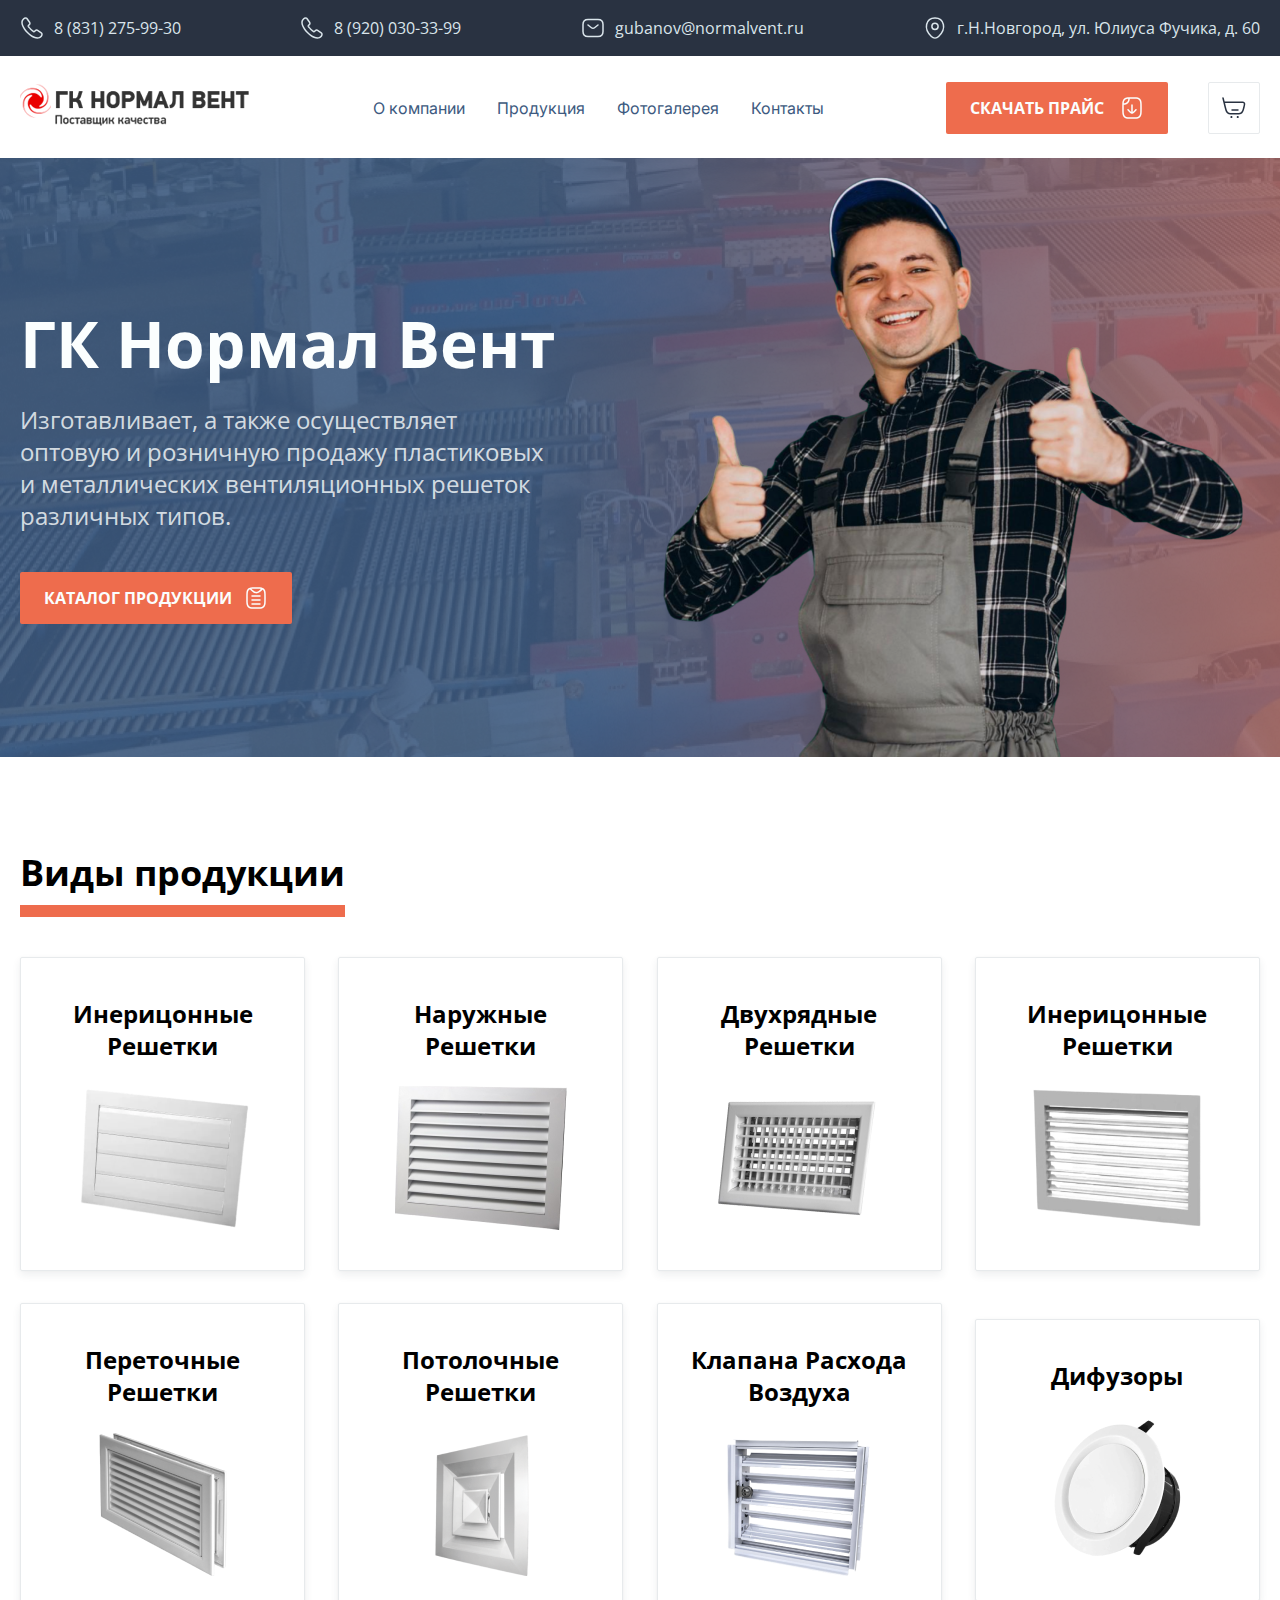
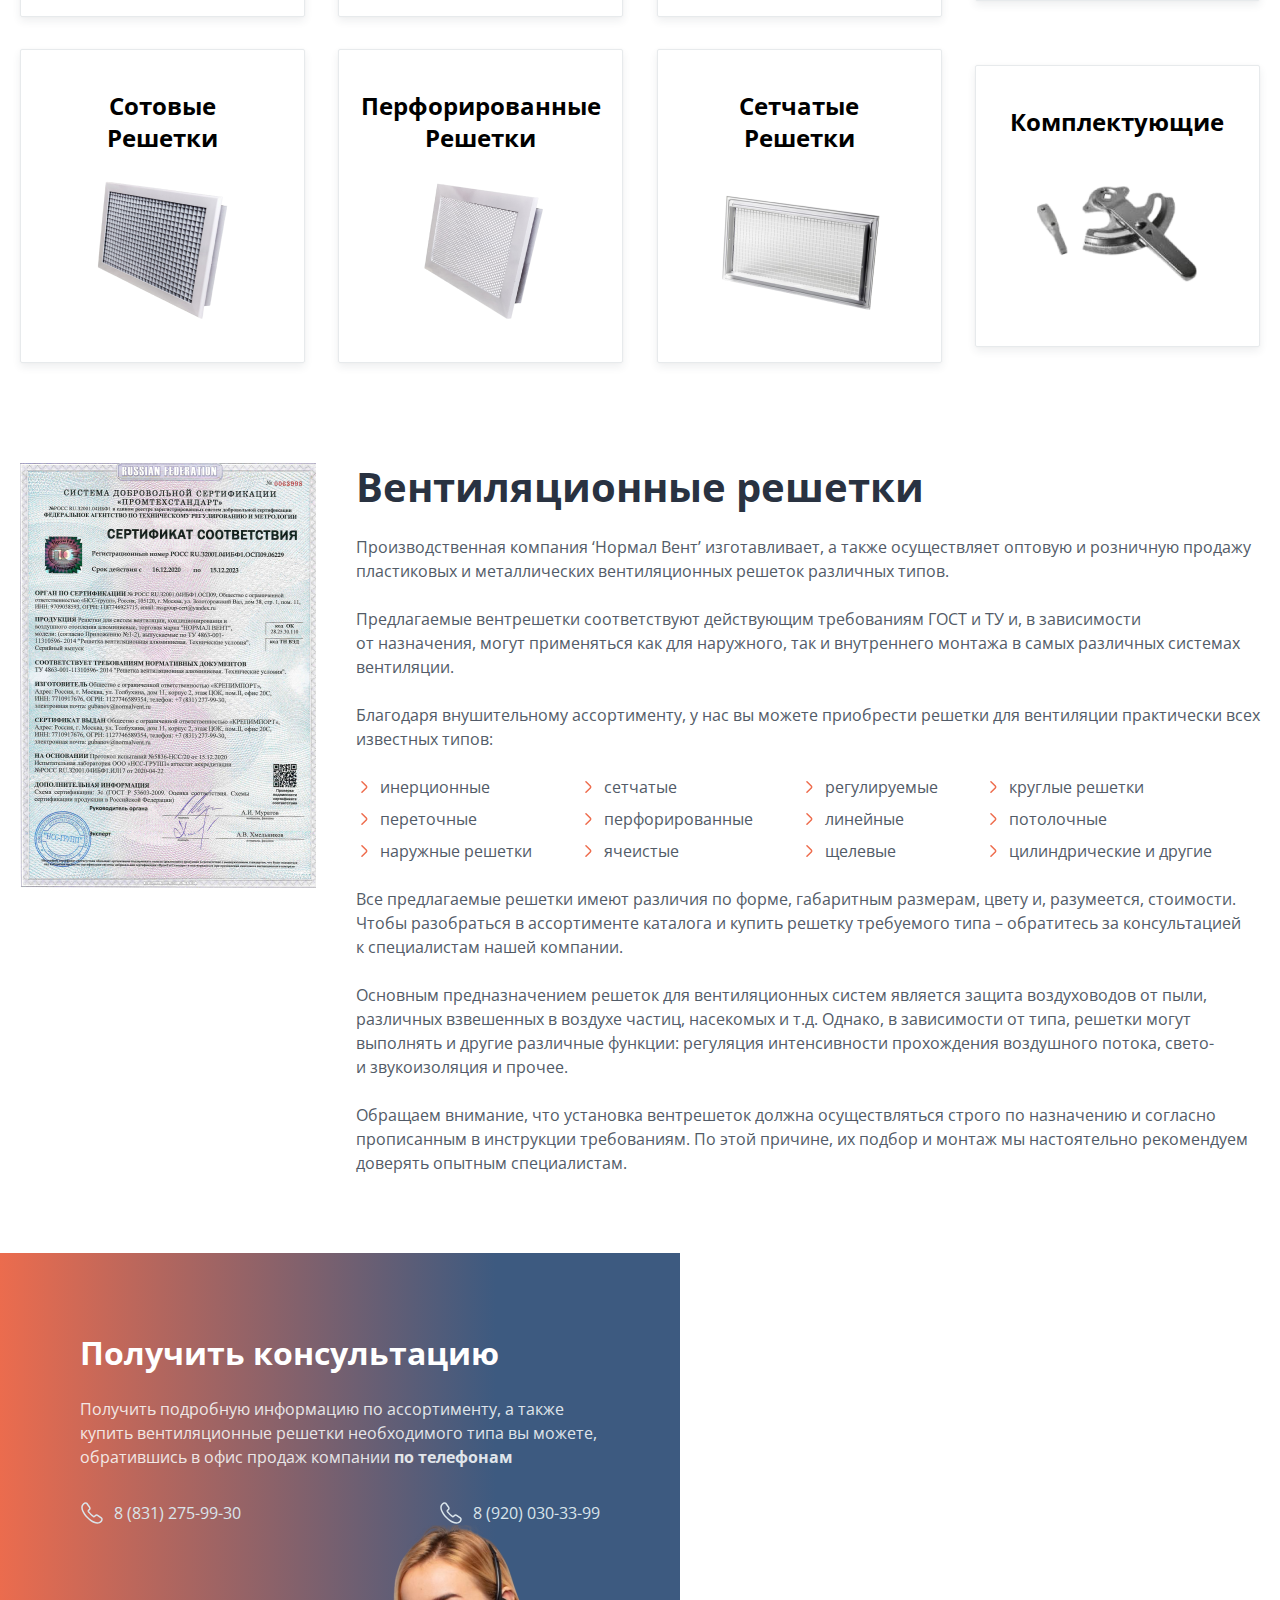
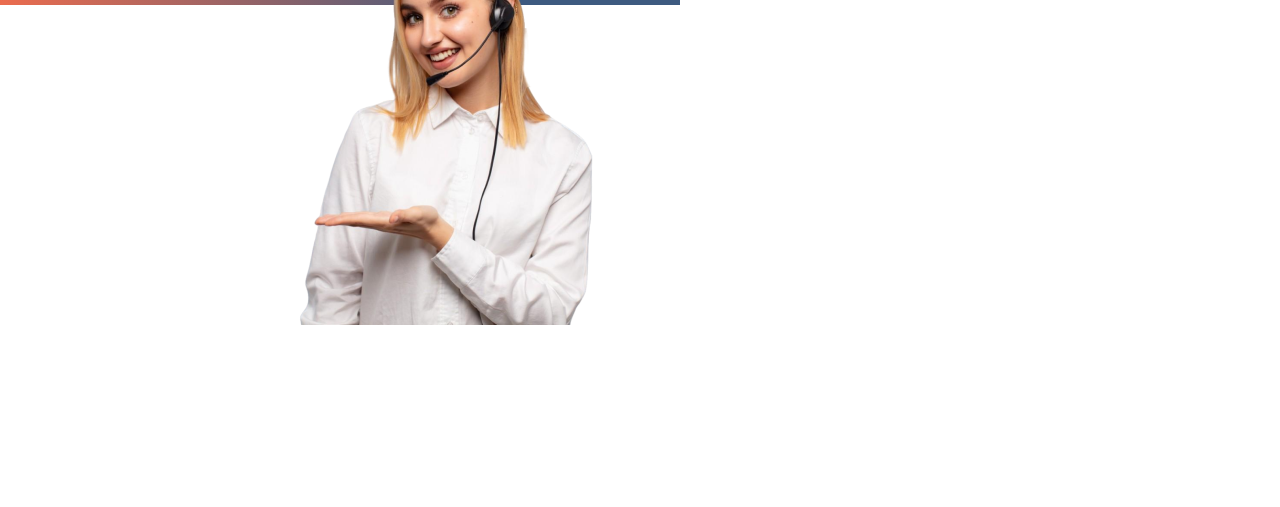
==== commit acf99c03: "backup" ====
--- a/index.html
+++ b/index.html
@@ -174,14 +174,415 @@
           <button class="button first-screen__button">
             Каталог продукции
 
-            <svg width="24" height="24" viewBox="0 0 24 24" fill="none" xmlns="http://www.w3.org/2000/svg">
-              <path d="M5.06107 21.0451L5.50191 20.4383L5.06107 21.0451ZM3.95491 19.9389L4.56168 19.4981L3.95491 19.9389ZM20.0451 19.9389L19.4383 19.4981L20.0451 19.9389ZM18.9389 21.0451L18.4981 20.4383L18.9389 21.0451ZM18.9389 2.95491L19.3798 2.34815L18.9389 2.95491ZM20.0451 4.06107L19.4383 4.50191L20.0451 4.06107ZM5.06107 2.95491L5.50191 3.56168L5.06107 2.95491ZM3.95491 4.06107L4.56168 4.50191L3.95491 4.06107ZM13.1461 6.59531L13.2635 7.33608L13.1461 6.59531ZM11.5818 6.59531L11.4645 7.33608L11.5818 6.59531ZM8 17.25C7.58579 17.25 7.25 17.5858 7.25 18C7.25 18.4142 7.58579 18.75 8 18.75V17.25ZM16 18.75C16.4142 18.75 16.75 18.4142 16.75 18C16.75 17.5858 16.4142 17.25 16 17.25V18.75ZM8 13.25C7.58579 13.25 7.25 13.5858 7.25 14C7.25 14.4142 7.58579 14.75 8 14.75V13.25ZM16 14.75C16.4142 14.75 16.75 14.4142 16.75 14C16.75 13.5858 16.4142 13.25 16 13.25V14.75ZM8 9.25C7.58579 9.25 7.25 9.58579 7.25 10C7.25 10.4142 7.58579 10.75 8 10.75V9.25ZM16 10.75C16.4142 10.75 16.75 10.4142 16.75 10C16.75 9.58579 16.4142 9.25 16 9.25V10.75ZM20.25 11V13H21.75V11H20.25ZM3.75 13V11H2.25V13H3.75ZM12 21.25C10.1084 21.25 8.74999 21.249 7.69804 21.135C6.66013 21.0225 6.00992 20.8074 5.50191 20.4383L4.62023 21.6518C5.42656 22.2377 6.37094 22.5 7.53648 22.6263C8.68798 22.751 10.1418 22.75 12 22.75V21.25ZM2.25 13C2.25 14.8582 2.24897 16.312 2.37373 17.4635C2.50001 18.6291 2.76232 19.5734 3.34815 20.3798L4.56168 19.4981C4.19259 18.9901 3.97745 18.3399 3.865 17.302C3.75103 16.25 3.75 14.8916 3.75 13H2.25ZM5.50191 20.4383C5.14111 20.1762 4.82382 19.8589 4.56168 19.4981L3.34815 20.3798C3.70281 20.8679 4.13209 21.2972 4.62023 21.6518L5.50191 20.4383ZM20.25 13C20.25 14.8916 20.249 16.25 20.135 17.302C20.0225 18.3399 19.8074 18.9901 19.4383 19.4981L20.6518 20.3798C21.2377 19.5734 21.5 18.6291 21.6263 17.4635C21.751 16.312 21.75 14.8582 21.75 13H20.25ZM12 22.75C13.8582 22.75 15.312 22.751 16.4635 22.6263C17.6291 22.5 18.5734 22.2377 19.3798 21.6518L18.4981 20.4383C17.9901 20.8074 17.3399 21.0225 16.302 21.135C15.25 21.249 13.8916 21.25 12 21.25V22.75ZM19.4383 19.4981C19.1762 19.8589 18.8589 20.1762 18.4981 20.4383L19.3798 21.6518C19.8679 21.2972 20.2972 20.8679 20.6518 20.3798L19.4383 19.4981ZM21.75 11C21.75 9.14184 21.751 7.68798 21.6263 6.53648C21.5 5.37094 21.2377 4.42656 20.6518 3.62023L19.4383 4.50191C19.8074 5.00992 20.0225 5.66013 20.135 6.69804C20.249 7.74999 20.25 9.10843 20.25 11H21.75ZM18.4981 3.56168C18.8589 3.82382 19.1762 4.14111 19.4383 4.50191L20.6518 3.62023C20.2972 3.13209 19.8679 2.70281 19.3798 2.34815L18.4981 3.56168ZM3.75 11C3.75 9.10843 3.75103 7.74999 3.865 6.69804C3.97745 5.66013 4.19259 5.00992 4.56168 4.50191L3.34815 3.62023C2.76232 4.42656 2.50001 5.37094 2.37373 6.53648C2.24897 7.68798 2.25 9.14184 2.25 11H3.75ZM4.62023 2.34815C4.13209 2.70281 3.70281 3.13209 3.34815 3.62023L4.56168 4.50191C4.82382 4.14111 5.14111 3.82382 5.50191 3.56168L4.62023 2.34815ZM13.0288 5.85454C12.5883 5.92431 12.1396 5.92431 11.6991 5.85454L11.4645 7.33608C12.0604 7.43047 12.6675 7.43047 13.2635 7.33608L13.0288 5.85454ZM17.9103 2.12083C16.6701 3.36015 15.7663 4.25006 14.9856 4.8649C14.2161 5.47095 13.6262 5.75993 13.0288 5.85454L13.2635 7.33608C14.2116 7.1859 15.0379 6.73301 15.9137 6.04333C16.7783 5.36245 17.7488 4.40277 18.9706 3.18187L17.9103 2.12083ZM12 2.75C13.6617 2.75 14.9149 2.75053 15.9149 2.82911C16.9124 2.9075 17.5844 3.05963 18.1028 3.32103L18.7782 1.98168C18.0049 1.59173 17.107 1.41817 16.0324 1.33372C14.9603 1.24947 13.6391 1.25 12 1.25V2.75ZM18.1028 3.32103C18.2431 3.3918 18.374 3.4715 18.4981 3.56168L19.3798 2.34815C19.1892 2.20967 18.9892 2.08809 18.7782 1.98168L18.1028 3.32103ZM5.5419 2.96653C6.83246 4.25703 7.84545 5.26842 8.73841 5.98311C9.64243 6.70666 10.489 7.18158 11.4645 7.33608L11.6991 5.85454C11.0846 5.75721 10.4781 5.45425 9.67572 4.81202C8.86225 4.16095 7.91543 3.21868 6.60254 1.90585L5.5419 2.96653ZM12 1.25C10.5637 1.25 9.37369 1.24973 8.38484 1.30572C7.39671 1.36167 6.55633 1.47576 5.82759 1.7272L6.31685 3.14517C6.85227 2.96043 7.53187 2.85642 8.46964 2.80332C9.40668 2.75027 10.5485 2.75 12 2.75V1.25ZM5.82759 1.7272C5.38699 1.87923 4.98789 2.08103 4.62023 2.34815L5.50191 3.56168C5.73848 3.3898 6.00284 3.25352 6.31685 3.14517L5.82759 1.7272ZM8 18.75H16V17.25H8V18.75ZM8 14.75H16V13.25H8V14.75ZM8 10.75H16V9.25H8V10.75Z" fill="#FBFEFE"/>
-              </svg>
-              
+            <svg
+              width="24"
+              height="24"
+              viewBox="0 0 24 24"
+              fill="none"
+              xmlns="http://www.w3.org/2000/svg"
+            >
+              <path
+                d="M5.06107 21.0451L5.50191 20.4383L5.06107 21.0451ZM3.95491 19.9389L4.56168 19.4981L3.95491 19.9389ZM20.0451 19.9389L19.4383 19.4981L20.0451 19.9389ZM18.9389 21.0451L18.4981 20.4383L18.9389 21.0451ZM18.9389 2.95491L19.3798 2.34815L18.9389 2.95491ZM20.0451 4.06107L19.4383 4.50191L20.0451 4.06107ZM5.06107 2.95491L5.50191 3.56168L5.06107 2.95491ZM3.95491 4.06107L4.56168 4.50191L3.95491 4.06107ZM13.1461 6.59531L13.2635 7.33608L13.1461 6.59531ZM11.5818 6.59531L11.4645 7.33608L11.5818 6.59531ZM8 17.25C7.58579 17.25 7.25 17.5858 7.25 18C7.25 18.4142 7.58579 18.75 8 18.75V17.25ZM16 18.75C16.4142 18.75 16.75 18.4142 16.75 18C16.75 17.5858 16.4142 17.25 16 17.25V18.75ZM8 13.25C7.58579 13.25 7.25 13.5858 7.25 14C7.25 14.4142 7.58579 14.75 8 14.75V13.25ZM16 14.75C16.4142 14.75 16.75 14.4142 16.75 14C16.75 13.5858 16.4142 13.25 16 13.25V14.75ZM8 9.25C7.58579 9.25 7.25 9.58579 7.25 10C7.25 10.4142 7.58579 10.75 8 10.75V9.25ZM16 10.75C16.4142 10.75 16.75 10.4142 16.75 10C16.75 9.58579 16.4142 9.25 16 9.25V10.75ZM20.25 11V13H21.75V11H20.25ZM3.75 13V11H2.25V13H3.75ZM12 21.25C10.1084 21.25 8.74999 21.249 7.69804 21.135C6.66013 21.0225 6.00992 20.8074 5.50191 20.4383L4.62023 21.6518C5.42656 22.2377 6.37094 22.5 7.53648 22.6263C8.68798 22.751 10.1418 22.75 12 22.75V21.25ZM2.25 13C2.25 14.8582 2.24897 16.312 2.37373 17.4635C2.50001 18.6291 2.76232 19.5734 3.34815 20.3798L4.56168 19.4981C4.19259 18.9901 3.97745 18.3399 3.865 17.302C3.75103 16.25 3.75 14.8916 3.75 13H2.25ZM5.50191 20.4383C5.14111 20.1762 4.82382 19.8589 4.56168 19.4981L3.34815 20.3798C3.70281 20.8679 4.13209 21.2972 4.62023 21.6518L5.50191 20.4383ZM20.25 13C20.25 14.8916 20.249 16.25 20.135 17.302C20.0225 18.3399 19.8074 18.9901 19.4383 19.4981L20.6518 20.3798C21.2377 19.5734 21.5 18.6291 21.6263 17.4635C21.751 16.312 21.75 14.8582 21.75 13H20.25ZM12 22.75C13.8582 22.75 15.312 22.751 16.4635 22.6263C17.6291 22.5 18.5734 22.2377 19.3798 21.6518L18.4981 20.4383C17.9901 20.8074 17.3399 21.0225 16.302 21.135C15.25 21.249 13.8916 21.25 12 21.25V22.75ZM19.4383 19.4981C19.1762 19.8589 18.8589 20.1762 18.4981 20.4383L19.3798 21.6518C19.8679 21.2972 20.2972 20.8679 20.6518 20.3798L19.4383 19.4981ZM21.75 11C21.75 9.14184 21.751 7.68798 21.6263 6.53648C21.5 5.37094 21.2377 4.42656 20.6518 3.62023L19.4383 4.50191C19.8074 5.00992 20.0225 5.66013 20.135 6.69804C20.249 7.74999 20.25 9.10843 20.25 11H21.75ZM18.4981 3.56168C18.8589 3.82382 19.1762 4.14111 19.4383 4.50191L20.6518 3.62023C20.2972 3.13209 19.8679 2.70281 19.3798 2.34815L18.4981 3.56168ZM3.75 11C3.75 9.10843 3.75103 7.74999 3.865 6.69804C3.97745 5.66013 4.19259 5.00992 4.56168 4.50191L3.34815 3.62023C2.76232 4.42656 2.50001 5.37094 2.37373 6.53648C2.24897 7.68798 2.25 9.14184 2.25 11H3.75ZM4.62023 2.34815C4.13209 2.70281 3.70281 3.13209 3.34815 3.62023L4.56168 4.50191C4.82382 4.14111 5.14111 3.82382 5.50191 3.56168L4.62023 2.34815ZM13.0288 5.85454C12.5883 5.92431 12.1396 5.92431 11.6991 5.85454L11.4645 7.33608C12.0604 7.43047 12.6675 7.43047 13.2635 7.33608L13.0288 5.85454ZM17.9103 2.12083C16.6701 3.36015 15.7663 4.25006 14.9856 4.8649C14.2161 5.47095 13.6262 5.75993 13.0288 5.85454L13.2635 7.33608C14.2116 7.1859 15.0379 6.73301 15.9137 6.04333C16.7783 5.36245 17.7488 4.40277 18.9706 3.18187L17.9103 2.12083ZM12 2.75C13.6617 2.75 14.9149 2.75053 15.9149 2.82911C16.9124 2.9075 17.5844 3.05963 18.1028 3.32103L18.7782 1.98168C18.0049 1.59173 17.107 1.41817 16.0324 1.33372C14.9603 1.24947 13.6391 1.25 12 1.25V2.75ZM18.1028 3.32103C18.2431 3.3918 18.374 3.4715 18.4981 3.56168L19.3798 2.34815C19.1892 2.20967 18.9892 2.08809 18.7782 1.98168L18.1028 3.32103ZM5.5419 2.96653C6.83246 4.25703 7.84545 5.26842 8.73841 5.98311C9.64243 6.70666 10.489 7.18158 11.4645 7.33608L11.6991 5.85454C11.0846 5.75721 10.4781 5.45425 9.67572 4.81202C8.86225 4.16095 7.91543 3.21868 6.60254 1.90585L5.5419 2.96653ZM12 1.25C10.5637 1.25 9.37369 1.24973 8.38484 1.30572C7.39671 1.36167 6.55633 1.47576 5.82759 1.7272L6.31685 3.14517C6.85227 2.96043 7.53187 2.85642 8.46964 2.80332C9.40668 2.75027 10.5485 2.75 12 2.75V1.25ZM5.82759 1.7272C5.38699 1.87923 4.98789 2.08103 4.62023 2.34815L5.50191 3.56168C5.73848 3.3898 6.00284 3.25352 6.31685 3.14517L5.82759 1.7272ZM8 18.75H16V17.25H8V18.75ZM8 14.75H16V13.25H8V14.75ZM8 10.75H16V9.25H8V10.75Z"
+                fill="#FBFEFE"
+              />
+            </svg>
           </button>
         </div>
 
         <img class="img-man" src="./images/man.png" alt="cool_man" />
+      </div>
+
+      <div class="product container">
+        <h2 class="product__header">Виды продукции</h2>
+        <div class="product-box">
+          <div class="product-item">
+            <p class="item-name">Инерицонные Решетки</p>
+            <img src="./images/lattice-1.png" alt="lattice-1" />
+          </div>
+          <div class="product-item">
+            <p class="item-name">
+              Наружные <br />
+              Решетки
+            </p>
+            <img src="./images/lattice-2.png" alt="lattice-1" />
+          </div>
+          <div class="product-item">
+            <p class="item-name">Двухрядные Решетки</p>
+            <img src="./images/lattice-3.png" alt="lattice-1" />
+          </div>
+          <div class="product-item">
+            <p class="item-name">Инерицонные Решетки</p>
+            <img src="./images/lattice-4.png" alt="lattice-1" />
+          </div>
+          <div class="product-item">
+            <p class="item-name">Переточные Решетки</p>
+            <img src="./images/lattice-5.png" alt="lattice-1" />
+          </div>
+          <div class="product-item">
+            <p class="item-name">Потолочные Решетки</p>
+            <img src="./images/lattice-6.png" alt="lattice-1" />
+          </div>
+          <div class="product-item">
+            <p class="item-name">Клапана Расхода Воздуха</p>
+            <img src="./images/lattice-7.png" alt="lattice-1" />
+          </div>
+          <div class="product-item">
+            <p class="item-name">Дифузоры</p>
+            <img src="./images/lattice-8.png" alt="lattice-1" />
+          </div>
+          <div class="product-item">
+            <p class="item-name">
+              Сотовые <br />
+              Решетки
+            </p>
+            <img src="./images/lattice-9.png" alt="lattice-1" />
+          </div>
+          <div class="product-item">
+            <p class="item-name">Перфорированные Решетки</p>
+            <img src="./images/lattice-10.png" alt="lattice-1" />
+          </div>
+          <div class="product-item">
+            <p class="item-name">
+              Сетчатые <br />
+              Решетки
+            </p>
+            <img src="./images/lattice-11.png" alt="lattice-1" />
+          </div>
+          <div class="product-item">
+            <p class="item-name">Комплектующие</p>
+            <img src="./images/lattice-12.png" alt="lattice-1" />
+          </div>
+        </div>
+      </div>
+
+      <div class="about container">
+        <img
+          class="about-sertificate"
+          src="./images/sertificate.png"
+          alt="sertificate"
+        />
+
+        <div class="about-text-box">
+          <h2 class="about-header">Вентиляционные решетки</h2>
+          <p class="about-text">
+            Производственная компания ‘Нормал Вент’ изготавливает, а также
+            осуществляет оптовую и розничную продажу пластиковых и металлических
+            вентиляционных решеток различных типов.
+          </p>
+          <p class="about-text">
+            Предлагаемые вентрешетки соответствуют действующим требованиям ГОСТ
+            и ТУ и, в зависимости от назначения, могут применяться как для
+            наружного, так и внутреннего монтажа в самых различных системах
+            вентиляции.
+          </p>
+          <p class="about-text">
+            Благодаря внушительному ассортименту, у нас вы можете приобрести
+            решетки для вентиляции практически всех известных типов:
+          </p>
+          <ul class="about-list">
+            <li>
+              <svg
+                width="16"
+                height="16"
+                viewBox="0 0 16 16"
+                fill="none"
+                xmlns="http://www.w3.org/2000/svg"
+              >
+                <path
+                  d="M5.93994 13.28L10.2866 8.9333C10.7999 8.41997 10.7999 7.57997 10.2866 7.06664L5.93994 2.71997"
+                  stroke="#EE6C4D"
+                  stroke-width="1.5"
+                  stroke-miterlimit="10"
+                  stroke-linecap="round"
+                  stroke-linejoin="round"
+                />
+              </svg>
+              инерционные
+            </li>
+            <li>
+              <svg
+                width="16"
+                height="16"
+                viewBox="0 0 16 16"
+                fill="none"
+                xmlns="http://www.w3.org/2000/svg"
+              >
+                <path
+                  d="M5.93994 13.28L10.2866 8.9333C10.7999 8.41997 10.7999 7.57997 10.2866 7.06664L5.93994 2.71997"
+                  stroke="#EE6C4D"
+                  stroke-width="1.5"
+                  stroke-miterlimit="10"
+                  stroke-linecap="round"
+                  stroke-linejoin="round"
+                /></svg
+              >переточные
+            </li>
+            <li>
+              <svg
+                width="16"
+                height="16"
+                viewBox="0 0 16 16"
+                fill="none"
+                xmlns="http://www.w3.org/2000/svg"
+              >
+                <path
+                  d="M5.93994 13.28L10.2866 8.9333C10.7999 8.41997 10.7999 7.57997 10.2866 7.06664L5.93994 2.71997"
+                  stroke="#EE6C4D"
+                  stroke-width="1.5"
+                  stroke-miterlimit="10"
+                  stroke-linecap="round"
+                  stroke-linejoin="round"
+                /></svg
+              >наружные решетки
+            </li>
+            <li>
+              <svg
+                width="16"
+                height="16"
+                viewBox="0 0 16 16"
+                fill="none"
+                xmlns="http://www.w3.org/2000/svg"
+              >
+                <path
+                  d="M5.93994 13.28L10.2866 8.9333C10.7999 8.41997 10.7999 7.57997 10.2866 7.06664L5.93994 2.71997"
+                  stroke="#EE6C4D"
+                  stroke-width="1.5"
+                  stroke-miterlimit="10"
+                  stroke-linecap="round"
+                  stroke-linejoin="round"
+                /></svg
+              >сетчатые
+            </li>
+            <li>
+              <svg
+                width="16"
+                height="16"
+                viewBox="0 0 16 16"
+                fill="none"
+                xmlns="http://www.w3.org/2000/svg"
+              >
+                <path
+                  d="M5.93994 13.28L10.2866 8.9333C10.7999 8.41997 10.7999 7.57997 10.2866 7.06664L5.93994 2.71997"
+                  stroke="#EE6C4D"
+                  stroke-width="1.5"
+                  stroke-miterlimit="10"
+                  stroke-linecap="round"
+                  stroke-linejoin="round"
+                /></svg
+              >перфорированные
+            </li>
+            <li>
+              <svg
+                width="16"
+                height="16"
+                viewBox="0 0 16 16"
+                fill="none"
+                xmlns="http://www.w3.org/2000/svg"
+              >
+                <path
+                  d="M5.93994 13.28L10.2866 8.9333C10.7999 8.41997 10.7999 7.57997 10.2866 7.06664L5.93994 2.71997"
+                  stroke="#EE6C4D"
+                  stroke-width="1.5"
+                  stroke-miterlimit="10"
+                  stroke-linecap="round"
+                  stroke-linejoin="round"
+                /></svg
+              >ячеистые
+            </li>
+            <li>
+              <svg
+                width="16"
+                height="16"
+                viewBox="0 0 16 16"
+                fill="none"
+                xmlns="http://www.w3.org/2000/svg"
+              >
+                <path
+                  d="M5.93994 13.28L10.2866 8.9333C10.7999 8.41997 10.7999 7.57997 10.2866 7.06664L5.93994 2.71997"
+                  stroke="#EE6C4D"
+                  stroke-width="1.5"
+                  stroke-miterlimit="10"
+                  stroke-linecap="round"
+                  stroke-linejoin="round"
+                /></svg
+              >регулируемые
+            </li>
+            <li>
+              <svg
+                width="16"
+                height="16"
+                viewBox="0 0 16 16"
+                fill="none"
+                xmlns="http://www.w3.org/2000/svg"
+              >
+                <path
+                  d="M5.93994 13.28L10.2866 8.9333C10.7999 8.41997 10.7999 7.57997 10.2866 7.06664L5.93994 2.71997"
+                  stroke="#EE6C4D"
+                  stroke-width="1.5"
+                  stroke-miterlimit="10"
+                  stroke-linecap="round"
+                  stroke-linejoin="round"
+                /></svg
+              >линейные
+            </li>
+            <li>
+              <svg
+                width="16"
+                height="16"
+                viewBox="0 0 16 16"
+                fill="none"
+                xmlns="http://www.w3.org/2000/svg"
+              >
+                <path
+                  d="M5.93994 13.28L10.2866 8.9333C10.7999 8.41997 10.7999 7.57997 10.2866 7.06664L5.93994 2.71997"
+                  stroke="#EE6C4D"
+                  stroke-width="1.5"
+                  stroke-miterlimit="10"
+                  stroke-linecap="round"
+                  stroke-linejoin="round"
+                /></svg
+              >щелевые
+            </li>
+            <li>
+              <svg
+                width="16"
+                height="16"
+                viewBox="0 0 16 16"
+                fill="none"
+                xmlns="http://www.w3.org/2000/svg"
+              >
+                <path
+                  d="M5.93994 13.28L10.2866 8.9333C10.7999 8.41997 10.7999 7.57997 10.2866 7.06664L5.93994 2.71997"
+                  stroke="#EE6C4D"
+                  stroke-width="1.5"
+                  stroke-miterlimit="10"
+                  stroke-linecap="round"
+                  stroke-linejoin="round"
+                /></svg
+              >круглые решетки
+            </li>
+            <li>
+              <svg
+                width="16"
+                height="16"
+                viewBox="0 0 16 16"
+                fill="none"
+                xmlns="http://www.w3.org/2000/svg"
+              >
+                <path
+                  d="M5.93994 13.28L10.2866 8.9333C10.7999 8.41997 10.7999 7.57997 10.2866 7.06664L5.93994 2.71997"
+                  stroke="#EE6C4D"
+                  stroke-width="1.5"
+                  stroke-miterlimit="10"
+                  stroke-linecap="round"
+                  stroke-linejoin="round"
+                /></svg
+              >потолочные
+            </li>
+            <li>
+              <svg
+                width="16"
+                height="16"
+                viewBox="0 0 16 16"
+                fill="none"
+                xmlns="http://www.w3.org/2000/svg"
+              >
+                <path
+                  d="M5.93994 13.28L10.2866 8.9333C10.7999 8.41997 10.7999 7.57997 10.2866 7.06664L5.93994 2.71997"
+                  stroke="#EE6C4D"
+                  stroke-width="1.5"
+                  stroke-miterlimit="10"
+                  stroke-linecap="round"
+                  stroke-linejoin="round"
+                /></svg
+              >цилиндрические и другие
+            </li>
+          </ul>
+          <p class="about-text">
+            Все предлагаемые решетки имеют различия по форме, габаритным
+            размерам, цвету и, разумеется, стоимости. Чтобы разобраться
+            в ассортименте каталога и купить решетку требуемого типа –
+            обратитесь за консультацией к специалистам нашей компании.
+          </p>
+          <p class="about-text">
+            Основным предназначением решеток для вентиляционных систем является
+            защита воздуховодов от пыли, различных взвешенных в воздухе частиц,
+            насекомых и т.д. Однако, в зависимости от типа, решетки могут
+            выполнять и другие различные функции: регуляция интенсивности
+            прохождения воздушного потока, свето- и звукоизоляция и прочее.
+          </p>
+          <p class="about-text">
+            Обращаем внимание, что установка вентрешеток должна осуществляться
+            строго по назначению и согласно прописанным в инструкции
+            требованиям. По этой причине, их подбор и монтаж мы настоятельно
+            рекомендуем доверять опытным специалистам.
+          </p>
+        </div>
+      </div>
+
+
+      <div class="contact-box">
+        <div class="consultation">
+          <div class="consultation-text-box">
+            <h2 class="consultation-header">Получить консультацию</h2>
+            <p class="consultation-text">
+              Получить подробную информацию по ассортименту, а также купить
+              вентиляционные решетки необходимого типа вы можете, обратившись в
+              офис продаж компании  <strong>по телефонам</strong>
+            </p>
+            <ul class="consultation-list">
+              <li class="contact-item">
+                <a href="tel:88312759930">
+                  <div class="svg-box">
+                    <svg
+                      viewBox="0 0 24 24"
+                      fill="none"
+                      xmlns="http://www.w3.org/2000/svg"
+                    >
+                      <path
+                        d="M21.97 18.33C21.97 18.69 21.89 19.06 21.72 19.42C21.55 19.78 21.33 20.12 21.04 20.44C20.55 20.98 20.01 21.37 19.4 21.62C18.8 21.87 18.15 22 17.45 22C16.43 22 15.34 21.76 14.19 21.27C13.04 20.78 11.89 20.12 10.75 19.29C9.6 18.45 8.51 17.52 7.47 16.49C6.44 15.45 5.51 14.36 4.68 13.22C3.86 12.08 3.2 10.94 2.72 9.81C2.24 8.67 2 7.58 2 6.54C2 5.86 2.12 5.21 2.36 4.61C2.6 4 2.98 3.44 3.51 2.94C4.15 2.31 4.85 2 5.59 2C5.87 2 6.15 2.06 6.4 2.18C6.66 2.3 6.89 2.48 7.07 2.74L9.39 6.01C9.57 6.26 9.7 6.49 9.79 6.71C9.88 6.92 9.93 7.13 9.93 7.32C9.93 7.56 9.86 7.8 9.72 8.03C9.59 8.26 9.4 8.5 9.16 8.74L8.4 9.53C8.29 9.64 8.24 9.77 8.24 9.93C8.24 10.01 8.25 10.08 8.27 10.16C8.3 10.24 8.33 10.3 8.35 10.36C8.53 10.69 8.84 11.12 9.28 11.64C9.73 12.16 10.21 12.69 10.73 13.22C11.27 13.75 11.79 14.24 12.32 14.69C12.84 15.13 13.27 15.43 13.61 15.61C13.66 15.63 13.72 15.66 13.79 15.69C13.87 15.72 13.95 15.73 14.04 15.73C14.21 15.73 14.34 15.67 14.45 15.56L15.21 14.81C15.46 14.56 15.7 14.37 15.93 14.25C16.16 14.11 16.39 14.04 16.64 14.04C16.83 14.04 17.03 14.08 17.25 14.17C17.47 14.26 17.7 14.39 17.95 14.56L21.26 16.91C21.52 17.09 21.7 17.3 21.81 17.55C21.91 17.8 21.97 18.05 21.97 18.33Z"
+                        stroke="#DAE5EB"
+                        stroke-width="1.5"
+                        stroke-miterlimit="10"
+                      />
+                    </svg>
+                  </div>
+                  8 (831) 275-99-30
+                </a>
+              </li>
+              <li class="contact-item">
+                <a href="tel:89200303399">
+                  <div class="svg-box">
+                    <svg
+                      viewBox="0 0 24 24"
+                      fill="none"
+                      xmlns="http://www.w3.org/2000/svg"
+                    >
+                      <path
+                        d="M21.97 18.33C21.97 18.69 21.89 19.06 21.72 19.42C21.55 19.78 21.33 20.12 21.04 20.44C20.55 20.98 20.01 21.37 19.4 21.62C18.8 21.87 18.15 22 17.45 22C16.43 22 15.34 21.76 14.19 21.27C13.04 20.78 11.89 20.12 10.75 19.29C9.6 18.45 8.51 17.52 7.47 16.49C6.44 15.45 5.51 14.36 4.68 13.22C3.86 12.08 3.2 10.94 2.72 9.81C2.24 8.67 2 7.58 2 6.54C2 5.86 2.12 5.21 2.36 4.61C2.6 4 2.98 3.44 3.51 2.94C4.15 2.31 4.85 2 5.59 2C5.87 2 6.15 2.06 6.4 2.18C6.66 2.3 6.89 2.48 7.07 2.74L9.39 6.01C9.57 6.26 9.7 6.49 9.79 6.71C9.88 6.92 9.93 7.13 9.93 7.32C9.93 7.56 9.86 7.8 9.72 8.03C9.59 8.26 9.4 8.5 9.16 8.74L8.4 9.53C8.29 9.64 8.24 9.77 8.24 9.93C8.24 10.01 8.25 10.08 8.27 10.16C8.3 10.24 8.33 10.3 8.35 10.36C8.53 10.69 8.84 11.12 9.28 11.64C9.73 12.16 10.21 12.69 10.73 13.22C11.27 13.75 11.79 14.24 12.32 14.69C12.84 15.13 13.27 15.43 13.61 15.61C13.66 15.63 13.72 15.66 13.79 15.69C13.87 15.72 13.95 15.73 14.04 15.73C14.21 15.73 14.34 15.67 14.45 15.56L15.21 14.81C15.46 14.56 15.7 14.37 15.93 14.25C16.16 14.11 16.39 14.04 16.64 14.04C16.83 14.04 17.03 14.08 17.25 14.17C17.47 14.26 17.7 14.39 17.95 14.56L21.26 16.91C21.52 17.09 21.7 17.3 21.81 17.55C21.91 17.8 21.97 18.05 21.97 18.33Z"
+                        stroke="#DAE5EB"
+                        stroke-width="1.5"
+                        stroke-miterlimit="10"
+                      />
+                    </svg>
+                  </div>
+                  8 (920) 030-33-99
+                </a>
+              </li>
+              </ul>
+              <div class="woman-box">
+                <img class="woman-img" src="./images/woman.png" alt="woman-img">
+    
+              </div>
+          </div>
+        </div>
+  
+        <iframe
+          class="map-frame"
+          src="https://yandex.ru/map-widget/v1/?um=constructor%3Aea18d5cc171c77e184eee3d11742606986ae61bb45147a51ecef22dddec87768&amp;source=constructor"
+          frameborder="0"
+        >
+        </iframe>
       </div>
     </main>
 
--- a/styles/style.css
+++ b/styles/style.css
@@ -207,6 +207,175 @@
   max-width: 272px;
 }
 
+/* MAIN PRODUCT */
+.product {
+  padding-top: 96px;
+  padding-bottom: 100px;
+}
+
+.product-box {
+  display: flex;
+  gap: 32px;
+  flex-wrap: wrap;
+  align-items: center;
+  justify-content: space-between;
+}
+
+.product__header {
+  font-family: "Open Sans";
+  font-weight: 700;
+  font-size: 36px;
+  line-height: 40px;
+  max-width: fit-content;
+  margin-bottom: 40px;
+}
+
+.product__header::after {
+  content: "";
+  display: block;
+  width: 100%;
+  height: 12px;
+  background-color: var(--button-bgc);
+  margin-top: 12px;
+}
+
+.product-item {
+  display: flex;
+  flex-direction: column;
+  justify-content: space-between;
+  align-items: center;
+  width: 23%;
+  padding: 40px 16px;
+  border: 1px solid #e7eaec;
+  border-radius: 2px;
+  box-shadow: 0px 0px 2px rgba(33, 37, 41, 0.04),
+    0px 4px 8px rgba(41, 50, 65, 0.08);
+}
+
+.item-name {
+  text-align: center;
+  margin-bottom: 24px;
+  max-width: 242px;
+  font-family: "Open Sans";
+  font-weight: 700;
+  font-size: 24px;
+  line-height: 32px;
+}
+
+.product-item img {
+  max-height: 100%;
+}
+
+/* ABOUT SCREEN */
+
+.about {
+  display: flex;
+  align-items: start;
+  padding-bottom: 388px;
+}
+
+.about-header {
+  font-size: 40px;
+  line-height: 48px;
+  margin-bottom: 24px;
+  color: var(--title-color);
+}
+
+.about-sertificate {
+  margin-right: 40px;
+  object-fit: none;
+}
+
+.about-text-box {
+  display: flex;
+  flex-direction: column;
+  font-family: "Open Sans";
+  font-size: 16px;
+  line-height: 24px;
+  color: var(--dark-font);
+}
+
+.about-text:nth-child(-n + 7) {
+  margin-bottom: 24px;
+}
+
+.about-list {
+  margin-bottom: 16px;
+}
+
+.about-list {
+  display: flex;
+  flex-wrap: wrap;
+  flex-direction: column;
+  max-height: 104px;
+}
+
+.about-list li {
+  display: flex;
+  align-items: center;
+  margin-bottom: 8px;
+}
+
+.about-list svg {
+  margin-right: 8px;
+}
+
+
+/*CONTACT & CONSULTATION & MAP*/
+
+.contact-box {
+  position: relative;
+}
+
+.consultation {
+  position: absolute;
+  display: flex;
+  padding: 80px;
+  background: linear-gradient(90deg, #ee6c4d -1.1%, #3d5a80 72.92%);
+  font-family: "Open Sans";
+  top: -310px ;
+}
+
+.consultation-text-box {
+  display: flex;
+  max-width: 520px;
+  flex-direction: column;
+}
+
+.consultation-header {
+  font-weight: 700;
+  font-size: 32px;
+  line-height: 40px;
+  color: #ffffff;
+  margin-bottom: 24px;
+}
+
+.consultation-text {
+  margin-bottom: 32px;
+  font-size: 16px;
+  line-height: 24px;
+  color: var(--button-color);
+  opacity: 0.85;
+}
+
+.consultation-list {
+  display: flex;
+  justify-content: space-between;
+}
+.woman-box {
+  position: relative;
+  height: fit-content
+}
+.woman-img {
+  position: absolute;
+  right: 0;
+}
+
+.map-frame {
+  width: 100%;
+  height: 540px;
+}
+
 /* Screens MEDIA  */
 
 @media (max-width: 1600px) {
@@ -227,7 +396,7 @@
     order: 1;
     margin-top: 20px;
   }
-  
+
   .first-screen {
     position: relative;
     padding-top: 80px;
@@ -238,11 +407,45 @@
     position: absolute;
     height: 408px;
     bottom: 0;
-    right: -100px;
-  }
-}
+    right: -96px;
+  }
+
+  .about {
+    flex-wrap: wrap-reverse;
+    justify-content: center;
+    padding-bottom: 92px;
+  }
+
+  .about-sertificate {
+    margin-right: 0;
+  }
+  .about-header {
+    margin-bottom: 16px;
+    font-size: 32px;
+    line-height: 48px;
+  }
+
+  .about-text-box {
+    font-size: 16px;
+    line-height: 24px;
+  }
+
+  .about-text {
+    margin-bottom: 24px;
+  }
+
+  .about-list {
+    max-height: 144px;
+  }
+}
+
+/* MEDIA 880 */
 
 @media (max-width: 880px) {
+  .container {
+    padding-left: 24px;
+    padding-right: 24px;
+  }
   .header__list-contact {
     padding: 16px 24px;
     flex-wrap: wrap;
@@ -275,7 +478,6 @@
     order: 4;
   }
 
-
   .first-screen__text p {
     font-size: 16px;
     line-height: 24px;
@@ -287,13 +489,42 @@
     line-height: 52px;
   }
 
-
-}
-
-@media (max-width: 425px) {
+  .product {
+    padding-top: 64px;
+    padding-bottom: 64px;
+  }
+
+  .product__header {
+    font-size: 32px;
+    margin-bottom: 32px;
+  }
+
+  .product__header::after {
+    height: 8px;
+    margin-top: 8px;
+  }
+  .product-box {
+    gap: 24px;
+  }
+
+  .product-item {
+    width: 31%;
+    padding: 24px 16px;
+  }
+
+  .item-name {
+    font-size: 18px;
+    line-height: 24px;
+  }
+}
+
+/* MEDIA 625 */
+
+@media (max-width: 625px) {
   .header__list-contact,
   .header__navigation-list,
-  .header__load-button, .img-man {
+  .header__load-button,
+  .img-man {
     display: none;
   }
 
@@ -334,11 +565,60 @@
   .first-screen {
     padding-top: 40px;
     padding-bottom: 40px;
-
-  }
+  }
+
   h1 {
     font-size: 36px;
     line-height: 40px;
-}
-
-}
+  }
+
+  .product {
+    padding-top: 40px;
+    padding-bottom: 40px;
+  }
+
+  .product__header {
+    font-size: 28px;
+    line-height: 36px;
+    margin-bottom: 24px;
+  }
+
+  .product-item {
+    width: 46%;
+    padding: 16px 8px;
+  }
+  .item-name {
+    font-size: 14px;
+    line-height: 20px;
+    margin-bottom: 12px;
+  }
+
+  .product-item img {
+    max-width: 100%;
+  }
+
+  .about-header {
+    margin-bottom: 12px;
+    font-size: 28px;
+    line-height: 36px;
+  }
+
+  .about-text-box {
+    font-size: 14px;
+    line-height: 20px;
+  }
+
+  .about-text {
+    margin-bottom: 16px;
+  }
+
+  .about-list {
+    max-height: 160px;
+  }
+
+  .about-list li {
+    max-width: 46%;
+    font-size: 14px;
+    line-height: 16px;
+  }
+}
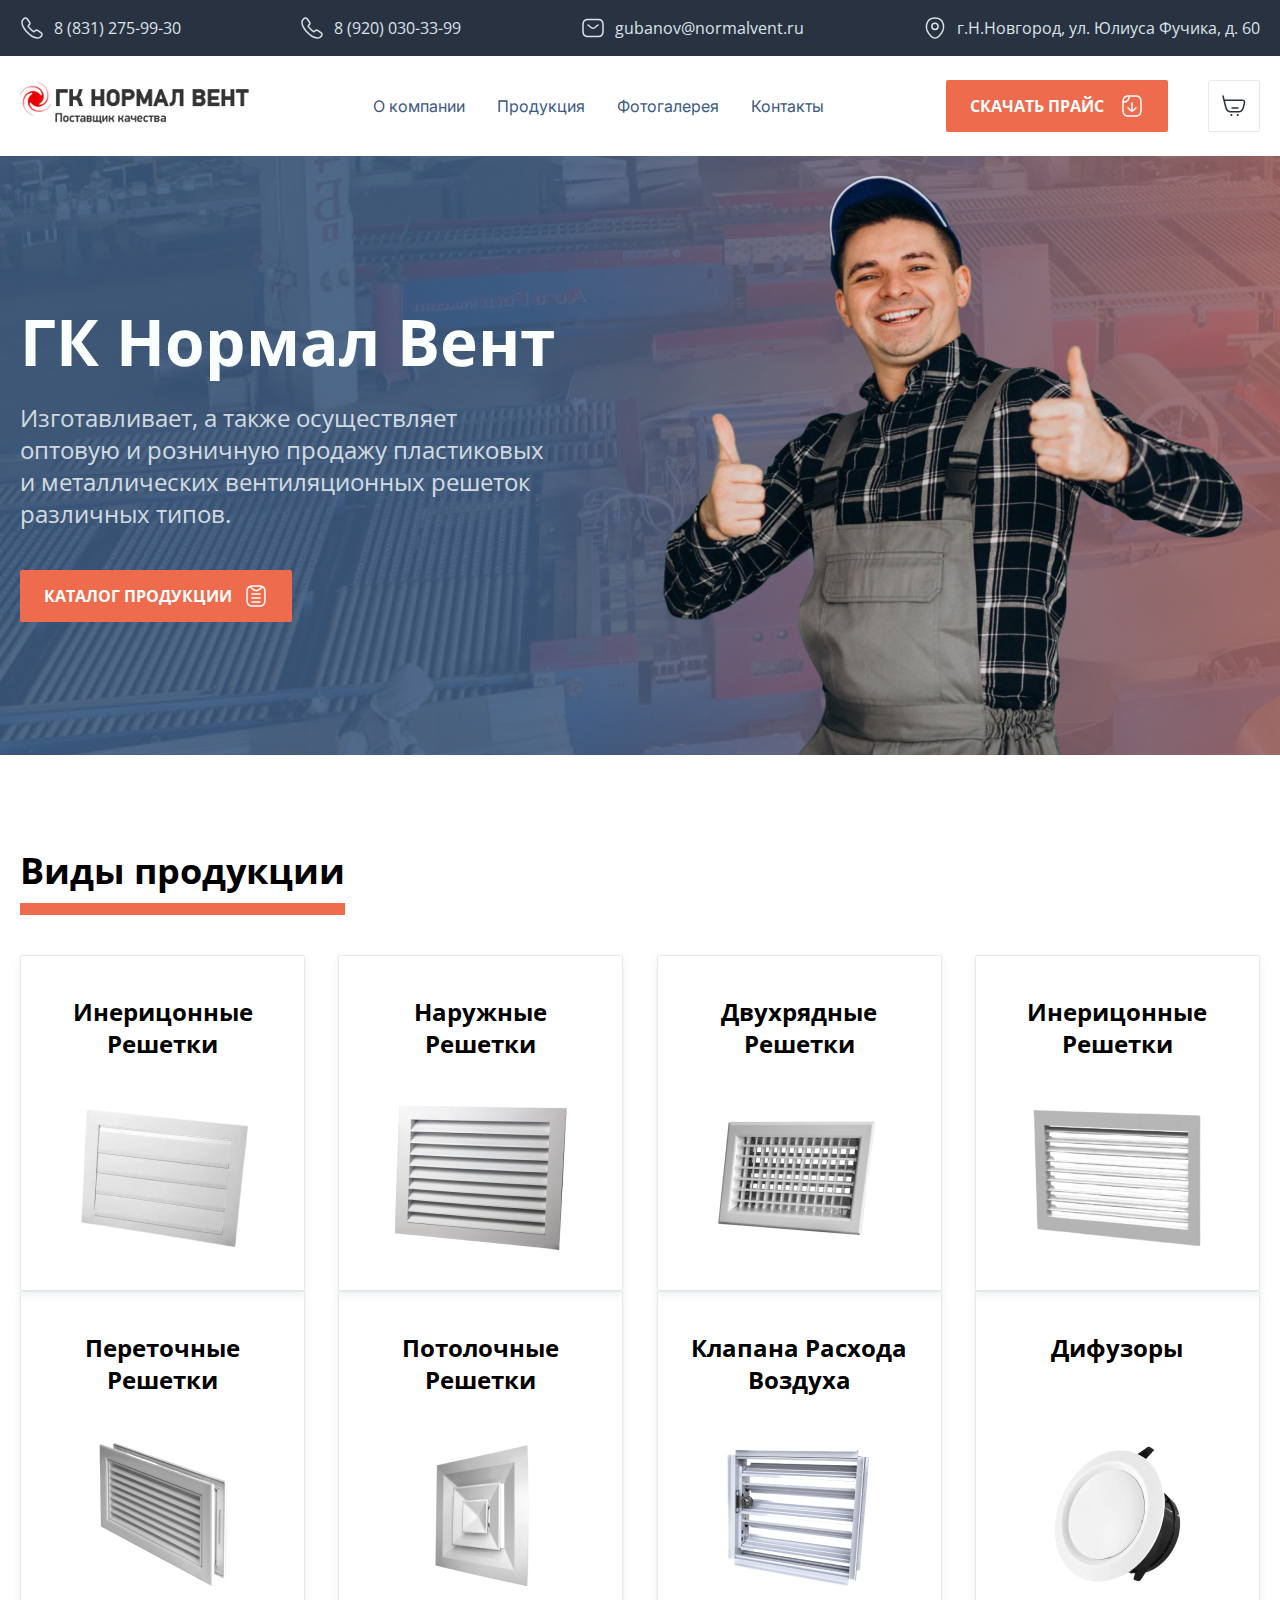
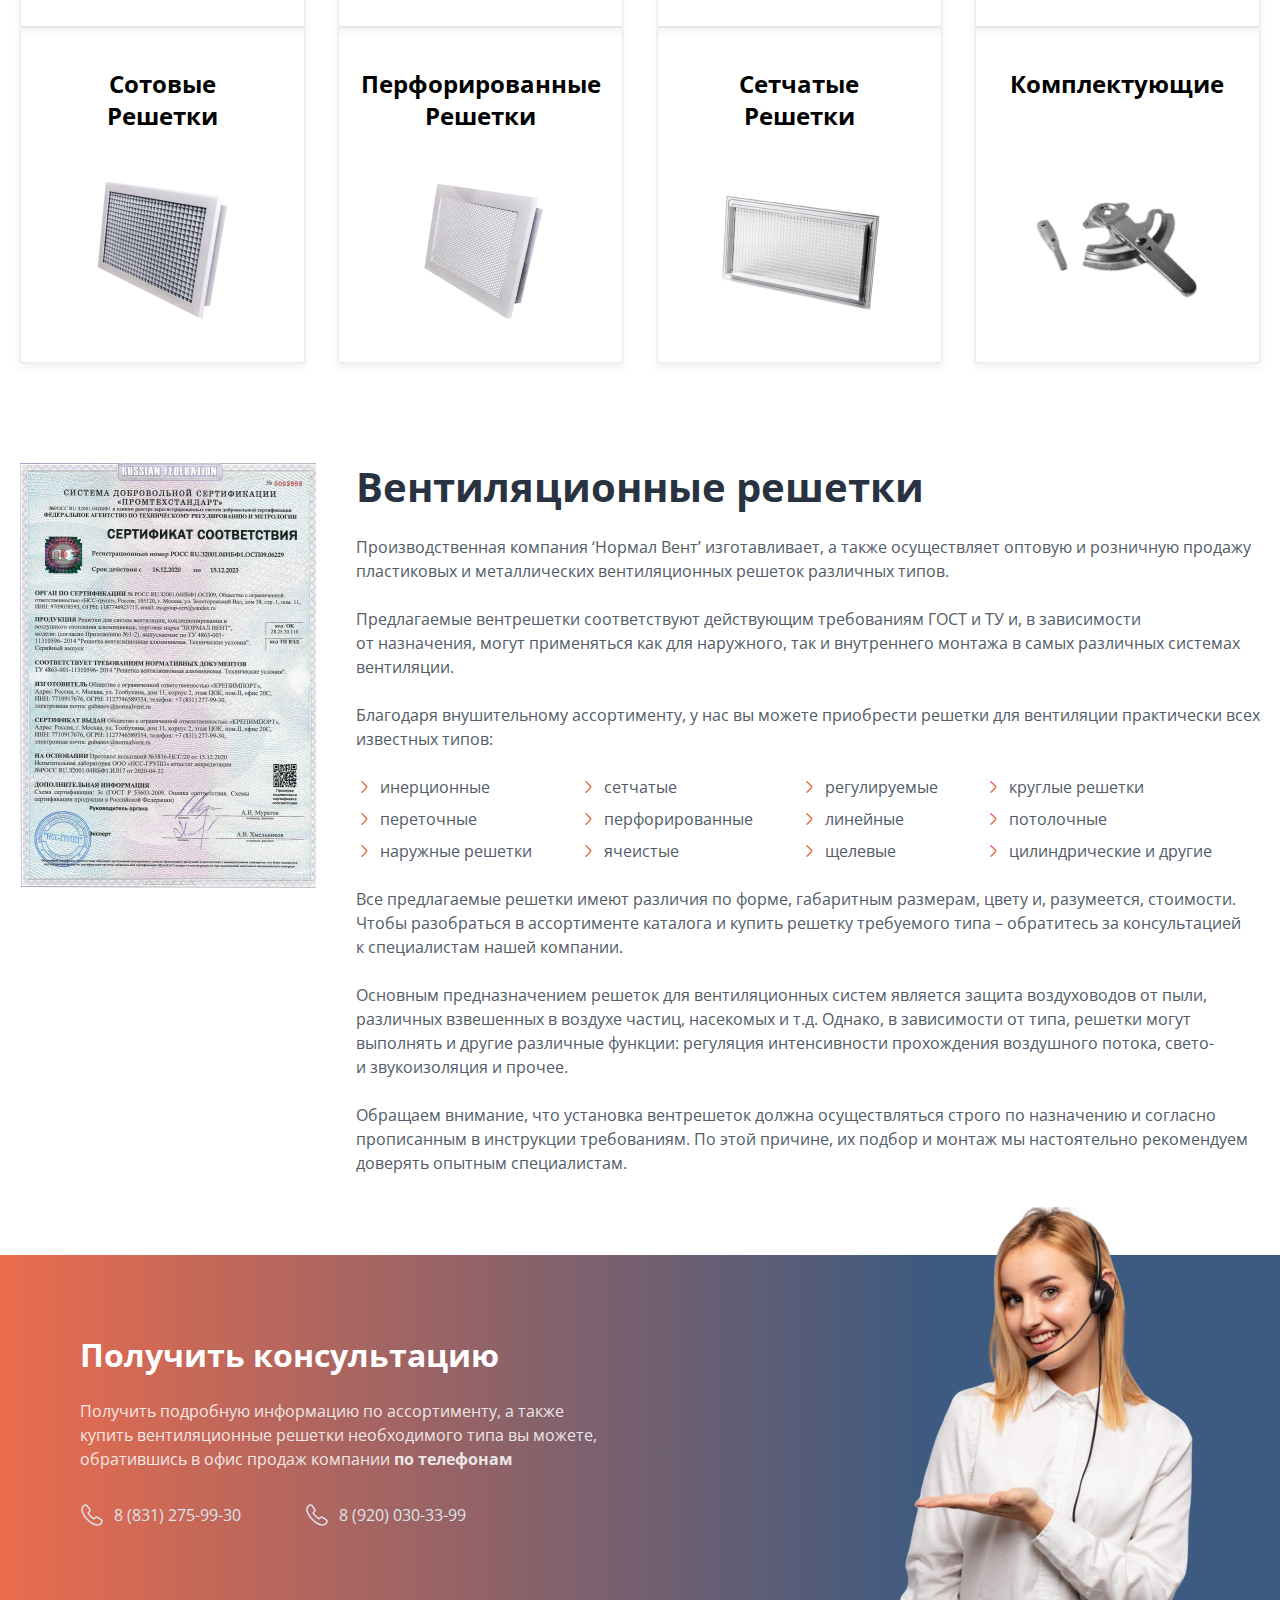
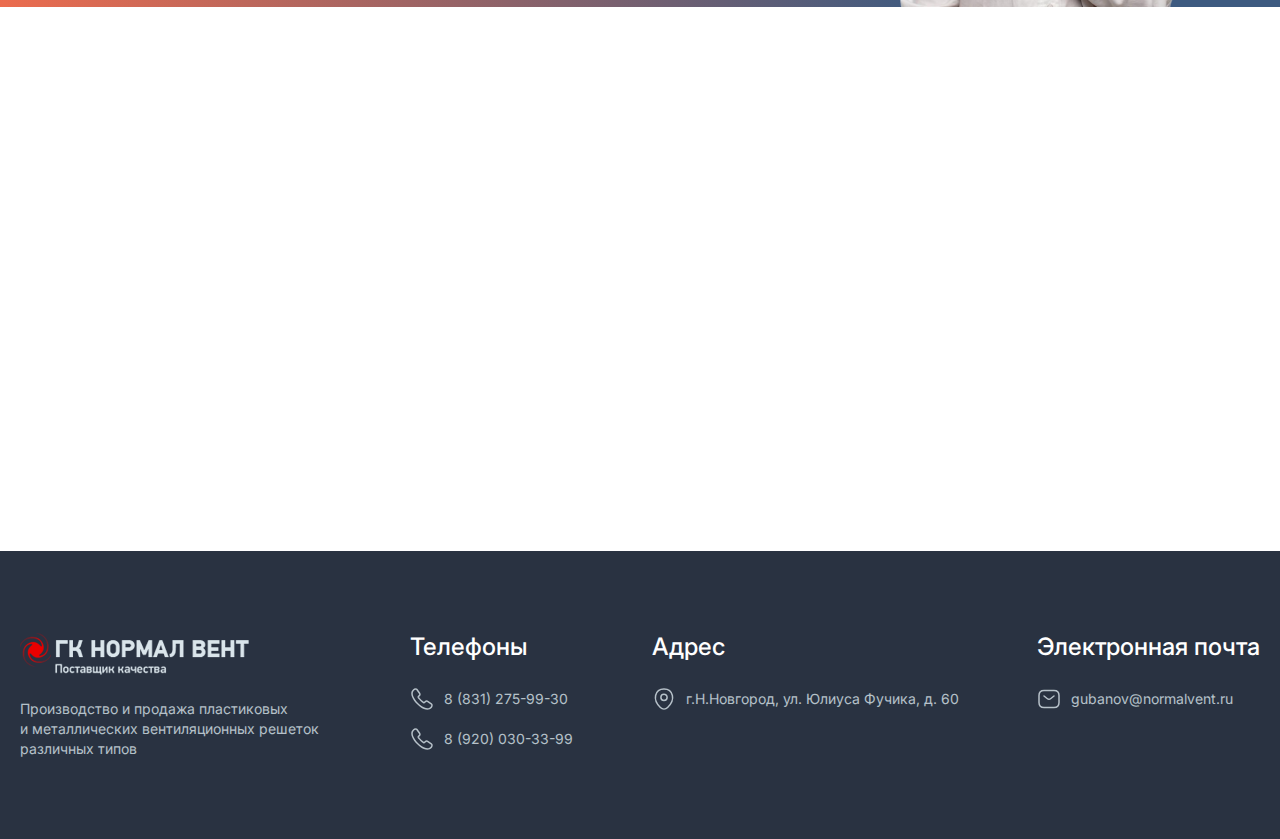
==== commit b2088f03: "complete catalog page" ====
--- a/index.html
+++ b/index.html
@@ -84,7 +84,7 @@
           </a>
         </li>
         <li class="contact-item contact-item-4">
-          <a href="" target="_blank">
+          <a href="https://yandex.ru/maps/-/CCUZ4IsGGB" target="_blank">
             <div class="svg-box">
               <svg
                 viewBox="0 0 24 24"
@@ -113,7 +113,7 @@
         /></a>
         <ul class="header__navigation-list">
           <li><a href=""> О компании </a></li>
-          <li><a href=""> Продукция </a></li>
+          <li><a href="./catalog.html"> Продукция </a></li>
           <li><a href=""> Фотогалерея </a></li>
           <li><a href=""> Контакты </a></li>
         </ul>
@@ -166,7 +166,7 @@
     <main>
       <div class="first-screen container">
         <div class="first-screen__text">
-          <h1>ГК Нормал Вент</h1>
+          <h1 class="first-screen__header">ГК Нормал Вент</h1>
           <p>
             Изготавливает, а также осуществляет оптовую и розничную продажу
             пластиковых и металлических вентиляционных решеток различных типов.
@@ -195,63 +195,63 @@
       <div class="product container">
         <h2 class="product__header">Виды продукции</h2>
         <div class="product-box">
-          <div class="product-item">
+          <a class="product-item">
             <p class="item-name">Инерицонные Решетки</p>
             <img src="./images/lattice-1.png" alt="lattice-1" />
-          </div>
-          <div class="product-item">
+          </a>
+          <a class="product-item" href="./catalog.html">
             <p class="item-name">
               Наружные <br />
               Решетки
             </p>
             <img src="./images/lattice-2.png" alt="lattice-1" />
-          </div>
-          <div class="product-item">
+          </a>
+          <a class="product-item">
             <p class="item-name">Двухрядные Решетки</p>
             <img src="./images/lattice-3.png" alt="lattice-1" />
-          </div>
-          <div class="product-item">
+          </a>
+          <a class="product-item">
             <p class="item-name">Инерицонные Решетки</p>
             <img src="./images/lattice-4.png" alt="lattice-1" />
-          </div>
-          <div class="product-item">
+          </a>
+          <a class="product-item">
             <p class="item-name">Переточные Решетки</p>
             <img src="./images/lattice-5.png" alt="lattice-1" />
-          </div>
-          <div class="product-item">
+          </a>
+          <a class="product-item">
             <p class="item-name">Потолочные Решетки</p>
             <img src="./images/lattice-6.png" alt="lattice-1" />
-          </div>
-          <div class="product-item">
+          </a>
+          <a class="product-item">
             <p class="item-name">Клапана Расхода Воздуха</p>
             <img src="./images/lattice-7.png" alt="lattice-1" />
-          </div>
-          <div class="product-item">
+          </a>
+          <a class="product-item">
             <p class="item-name">Дифузоры</p>
             <img src="./images/lattice-8.png" alt="lattice-1" />
-          </div>
-          <div class="product-item">
+          </a>
+          <a class="product-item">
             <p class="item-name">
               Сотовые <br />
               Решетки
             </p>
             <img src="./images/lattice-9.png" alt="lattice-1" />
-          </div>
-          <div class="product-item">
+          </a>
+          <a class="product-item">
             <p class="item-name">Перфорированные Решетки</p>
             <img src="./images/lattice-10.png" alt="lattice-1" />
-          </div>
-          <div class="product-item">
+          </a>
+          <a class="product-item">
             <p class="item-name">
               Сетчатые <br />
               Решетки
             </p>
             <img src="./images/lattice-11.png" alt="lattice-1" />
-          </div>
-          <div class="product-item">
+          </a>
+          <a class="product-item">
             <p class="item-name">Комплектующие</p>
             <img src="./images/lattice-12.png" alt="lattice-1" />
-          </div>
+          </a>
         </div>
       </div>
 
@@ -520,15 +520,14 @@
         </div>
       </div>
 
-
-      <div class="contact-box">
+      <div class="contact">
         <div class="consultation">
           <div class="consultation-text-box">
             <h2 class="consultation-header">Получить консультацию</h2>
             <p class="consultation-text">
               Получить подробную информацию по ассортименту, а также купить
               вентиляционные решетки необходимого типа вы можете, обратившись в
-              офис продаж компании  <strong>по телефонам</strong>
+              офис продаж компании <strong>по телефонам</strong>
             </p>
             <ul class="consultation-list">
               <li class="contact-item">
@@ -569,14 +568,11 @@
                   8 (920) 030-33-99
                 </a>
               </li>
-              </ul>
-              <div class="woman-box">
-                <img class="woman-img" src="./images/woman.png" alt="woman-img">
-    
-              </div>
+            </ul>
           </div>
+          <img class="woman-img" src="./images/woman.png" alt="woman-img" />
         </div>
-  
+
         <iframe
           class="map-frame"
           src="https://yandex.ru/map-widget/v1/?um=constructor%3Aea18d5cc171c77e184eee3d11742606986ae61bb45147a51ecef22dddec87768&amp;source=constructor"
@@ -585,6 +581,109 @@
         </iframe>
       </div>
     </main>
+    <footer class="footer container">
+      <div class="footer-logo">
+        <img class="footer-logo-img" src="./images/logo-white.png" alt="logo" />
+        <p class="footer-text">
+          Производство и продажа пластиковых и металлических вентиляционных
+          решеток различных типов
+        </p>
+      </div>
+
+      <div class="footer-phones">
+        <h3>Телефоны</h3>
+            <a class="footer-text first-phone" href="tel:88312759930">
+              <div class="svg-box">
+                <svg
+                  viewBox="0 0 24 24"
+                  fill="none"
+                  xmlns="http://www.w3.org/2000/svg"
+                >
+                  <path
+                    d="M21.97 18.33C21.97 18.69 21.89 19.06 21.72 19.42C21.55 19.78 21.33 20.12 21.04 20.44C20.55 20.98 20.01 21.37 19.4 21.62C18.8 21.87 18.15 22 17.45 22C16.43 22 15.34 21.76 14.19 21.27C13.04 20.78 11.89 20.12 10.75 19.29C9.6 18.45 8.51 17.52 7.47 16.49C6.44 15.45 5.51 14.36 4.68 13.22C3.86 12.08 3.2 10.94 2.72 9.81C2.24 8.67 2 7.58 2 6.54C2 5.86 2.12 5.21 2.36 4.61C2.6 4 2.98 3.44 3.51 2.94C4.15 2.31 4.85 2 5.59 2C5.87 2 6.15 2.06 6.4 2.18C6.66 2.3 6.89 2.48 7.07 2.74L9.39 6.01C9.57 6.26 9.7 6.49 9.79 6.71C9.88 6.92 9.93 7.13 9.93 7.32C9.93 7.56 9.86 7.8 9.72 8.03C9.59 8.26 9.4 8.5 9.16 8.74L8.4 9.53C8.29 9.64 8.24 9.77 8.24 9.93C8.24 10.01 8.25 10.08 8.27 10.16C8.3 10.24 8.33 10.3 8.35 10.36C8.53 10.69 8.84 11.12 9.28 11.64C9.73 12.16 10.21 12.69 10.73 13.22C11.27 13.75 11.79 14.24 12.32 14.69C12.84 15.13 13.27 15.43 13.61 15.61C13.66 15.63 13.72 15.66 13.79 15.69C13.87 15.72 13.95 15.73 14.04 15.73C14.21 15.73 14.34 15.67 14.45 15.56L15.21 14.81C15.46 14.56 15.7 14.37 15.93 14.25C16.16 14.11 16.39 14.04 16.64 14.04C16.83 14.04 17.03 14.08 17.25 14.17C17.47 14.26 17.7 14.39 17.95 14.56L21.26 16.91C21.52 17.09 21.7 17.3 21.81 17.55C21.91 17.8 21.97 18.05 21.97 18.33Z"
+                    stroke="#DAE5EB"
+                    stroke-width="1.5"
+                    stroke-miterlimit="10"
+                  />
+                </svg>
+              </div>
+            8 (831) 275-99-30
+            </a>
+            <a class="footer-text" href="tel:89200303399">
+              <div class="svg-box">
+                <svg
+                  viewBox="0 0 24 24"
+                  fill="none"
+                  xmlns="http://www.w3.org/2000/svg"
+                >
+                  <path
+                    d="M21.97 18.33C21.97 18.69 21.89 19.06 21.72 19.42C21.55 19.78 21.33 20.12 21.04 20.44C20.55 20.98 20.01 21.37 19.4 21.62C18.8 21.87 18.15 22 17.45 22C16.43 22 15.34 21.76 14.19 21.27C13.04 20.78 11.89 20.12 10.75 19.29C9.6 18.45 8.51 17.52 7.47 16.49C6.44 15.45 5.51 14.36 4.68 13.22C3.86 12.08 3.2 10.94 2.72 9.81C2.24 8.67 2 7.58 2 6.54C2 5.86 2.12 5.21 2.36 4.61C2.6 4 2.98 3.44 3.51 2.94C4.15 2.31 4.85 2 5.59 2C5.87 2 6.15 2.06 6.4 2.18C6.66 2.3 6.89 2.48 7.07 2.74L9.39 6.01C9.57 6.26 9.7 6.49 9.79 6.71C9.88 6.92 9.93 7.13 9.93 7.32C9.93 7.56 9.86 7.8 9.72 8.03C9.59 8.26 9.4 8.5 9.16 8.74L8.4 9.53C8.29 9.64 8.24 9.77 8.24 9.93C8.24 10.01 8.25 10.08 8.27 10.16C8.3 10.24 8.33 10.3 8.35 10.36C8.53 10.69 8.84 11.12 9.28 11.64C9.73 12.16 10.21 12.69 10.73 13.22C11.27 13.75 11.79 14.24 12.32 14.69C12.84 15.13 13.27 15.43 13.61 15.61C13.66 15.63 13.72 15.66 13.79 15.69C13.87 15.72 13.95 15.73 14.04 15.73C14.21 15.73 14.34 15.67 14.45 15.56L15.21 14.81C15.46 14.56 15.7 14.37 15.93 14.25C16.16 14.11 16.39 14.04 16.64 14.04C16.83 14.04 17.03 14.08 17.25 14.17C17.47 14.26 17.7 14.39 17.95 14.56L21.26 16.91C21.52 17.09 21.7 17.3 21.81 17.55C21.91 17.8 21.97 18.05 21.97 18.33Z"
+                    stroke="#DAE5EB"
+                    stroke-width="1.5"
+                    stroke-miterlimit="10"
+                  />
+                </svg>
+              </div>
+              8 (920) 030-33-99
+            </a>
+      </div>
+
+      <div class="footer-adress">
+        <h3>Адрес</h3>
+        <a class="footer-text" href="https://yandex.ru/maps/-/CCUZ4IsGGB" target="_blank">
+          <div class="svg-box">
+            <svg
+              viewBox="0 0 24 24"
+              fill="none"
+              xmlns="http://www.w3.org/2000/svg"
+            >
+              <path
+                d="M12 13.43C13.7231 13.43 15.12 12.0331 15.12 10.31C15.12 8.58687 13.7231 7.19 12 7.19C10.2769 7.19 8.88 8.58687 8.88 10.31C8.88 12.0331 10.2769 13.43 12 13.43Z"
+                stroke="#DAE5EB"
+                stroke-width="1.5"
+              />
+              <path
+                d="M3.61995 8.49C5.58995 -0.17 18.42 -0.159999 20.38 8.5C21.53 13.58 18.37 17.88 15.6 20.54C13.59 22.48 10.41 22.48 8.38995 20.54C5.62995 17.88 2.46995 13.57 3.61995 8.49Z"
+                stroke="#DAE5EB"
+                stroke-width="1.5"
+              />
+            </svg>
+          </div>
+          г.Н.Новгород, ул. Юлиуса Фучика, д. 60
+        </a>
+      </div>
+
+      <div class="footer-email">
+        <h3>Электронная почта</h3>
+        <a class="footer-text" href="mailto:gubanov@normalvent.ru">
+          <div class="svg-box">
+            <svg
+              viewBox="0 0 24 24"
+              fill="none"
+              xmlns="http://www.w3.org/2000/svg"
+            >
+              <path
+                d="M17 20.5H7C4 20.5 2 19 2 15.5V8.5C2 5 4 3.5 7 3.5H17C20 3.5 22 5 22 8.5V15.5C22 19 20 20.5 17 20.5Z"
+                stroke="#DAE5EB"
+                stroke-width="1.5"
+                stroke-miterlimit="10"
+                stroke-linecap="round"
+                stroke-linejoin="round"
+              />
+              <path
+                d="M17 9L13.87 11.5C12.84 12.32 11.15 12.32 10.12 11.5L7 9"
+                stroke="#DAE5EB"
+                stroke-width="1.5"
+                stroke-miterlimit="10"
+                stroke-linecap="round"
+                stroke-linejoin="round"
+              />
+            </svg>
+          </div>
+          gubanov@normalvent.ru
+        </a>
+      </div>
+    </footer>
 
     <script src="./sript.js"></script>
   </body>
--- a/styles/style.css
+++ b/styles/style.css
@@ -17,7 +17,7 @@
   color: inherit;
 }
 
-h1 {
+.first-screen__header {
   font-family: "Open Sans";
   font-style: normal;
   font-weight: 700;
@@ -120,7 +120,7 @@
   display: flex;
   justify-content: space-between;
   flex-wrap: wrap;
-  padding-top: 26px;
+  padding-top: 24px;
   padding-bottom: 24px;
 }
 
@@ -215,7 +215,6 @@
 
 .product-box {
   display: flex;
-  gap: 32px;
   flex-wrap: wrap;
   align-items: center;
   justify-content: space-between;
@@ -245,6 +244,7 @@
   justify-content: space-between;
   align-items: center;
   width: 23%;
+  min-height: 336px;
   padding: 40px 16px;
   border: 1px solid #e7eaec;
   border-radius: 2px;
@@ -271,7 +271,6 @@
 .about {
   display: flex;
   align-items: start;
-  padding-bottom: 388px;
 }
 
 .about-header {
@@ -320,20 +319,187 @@
   margin-right: 8px;
 }
 
+/* CATALOG & CARD */
+
+.catalog {
+  font-family: "Open Sans";
+  padding-top: 16px;
+}
+
+.catalog__path {
+  display: flex;
+  column-gap: 8px;
+  margin-bottom: 16px;
+  font-size: 14px;
+  line-height: 14px;
+  color: var(--dark-font);
+}
+
+.path__item:last-child {
+  font-weight: 700;
+}
+
+.catalog__header {
+  margin-bottom: 40px;
+  font-weight: 700;
+  font-size: 48px;
+  line-height: 56px;
+  color: var(--title-color);
+}
+
+.card-box {
+  max-width: 1296px;
+  display: flex;
+  justify-content: space-between;
+  row-gap: 32px;
+  flex-wrap: wrap;
+  margin-bottom: 80px;
+}
+
+.card {
+  position: relative;
+  display: flex;
+  flex-direction: column;
+  max-width: 23%;
+  min-height: 432px;
+  box-shadow: 0px 0px 2px rgba(33, 37, 41, 0.04),
+    0px 4px 8px rgba(41, 50, 65, 0.08);
+  border-radius: 2px;
+  font-size: 0;
+}
+
+.card-link {
+  margin-bottom: 16px;
+}
+
+.card__img {
+  width: 100%;
+  object-fit: fill;
+}
+
+.card-info {
+  padding: 0 16px;
+}
+
+.card-name {
+  font-weight: 700;
+  font-size: 20px;
+  line-height: 24px;
+  margin-bottom: 8px;
+}
+
+.card__price-box {
+  margin-bottom: 16px;
+  font-size: 18px;
+  line-height: 24px;
+  color: var(--dark-font);
+}
+
+.card__price {
+  font-weight: 700;
+  font-size: 18px;
+  line-height: 24px;
+  color: #4d84ee;
+}
+
+.card-color {
+  display: flex;
+  column-gap: 8px;
+  margin-bottom: 16px;
+}
+
+.item-color {
+  width: 12px;
+  height: 12px;
+  border-radius: 50%;
+}
+
+.blue {
+  background-color: #2563eb;
+}
+
+.yellow {
+  background-color: #eab308;
+}
+
+.red {
+  background-color: #ef4444;
+}
+
+.blue-gray {
+  background-color: #334155;
+}
+
+.indigo {
+  background-color: #6366f1;
+}
+
+.emerald {
+  background-color: #059669;
+}
+
+.card__button {
+  position: absolute;
+  bottom: 0;
+  width: 100%;
+  text-transform: uppercase;
+  display: flex;
+  justify-content: center;
+  align-items: center;
+  column-gap: 12px;
+  padding: 16px 0px;
+  font-weight: 700;
+  font-size: 16px;
+  line-height: 20px;
+  font-family: inherit;
+  background-color: inherit;
+  color: var(--title-color);
+  border: none;
+  border-top: 1px solid #e7eaec;
+}
+
+.catalog__pagination {
+  display: flex;
+  margin: 0 auto;
+  font-family: "Plus Jakarta Sans", sans-serif;
+  width: max-content;
+}
+
+.pagination-item {
+  display: flex;
+  justify-content: center;
+  align-items: center;
+  font-weight: 700;
+  font-size: 14px;
+  width: 40px;
+  height: 40px;
+  line-height: 22px;
+  border: 1px solid #e7eaec;
+  border-radius: 0px 2px 2px 0px;
+}
+
+.current-page {
+  background-color: var(--button-bgc);
+  color: #fbfefe;
+}
 
 /*CONTACT & CONSULTATION & MAP*/
 
-.contact-box {
+.contact {
   position: relative;
+  margin-top: 388px;
 }
 
 .consultation {
-  position: absolute;
-  display: flex;
+  position: relative;
+  display: flex;
+  max-width: 1096px;
+  margin: 0 auto;
   padding: 80px;
   background: linear-gradient(90deg, #ee6c4d -1.1%, #3d5a80 72.92%);
-  font-family: "Open Sans";
-  top: -310px ;
+  font-family: "Open Sans", sans-serif;
+  top: -310px;
+  z-index: 1;
 }
 
 .consultation-text-box {
@@ -360,20 +526,66 @@
 
 .consultation-list {
   display: flex;
-  justify-content: space-between;
-}
-.woman-box {
-  position: relative;
-  height: fit-content
-}
+}
+
+.consultation-list li {
+  margin-right: 64px;
+}
+
 .woman-img {
   position: absolute;
-  right: 0;
+  bottom: 0px;
+  right: 80px;
 }
 
 .map-frame {
+  position: absolute;
   width: 100%;
   height: 540px;
+  bottom: -136px;
+}
+
+/* FOOTER  */
+
+.footer {
+  display: flex;
+  justify-content: space-between;
+  margin-top: 136px;
+  padding-top: 80px;
+  padding-bottom: 80px;
+  background-color: var(--title-color);
+  color: var(--header-color);
+}
+
+.footer h3 {
+  margin-bottom: 24px;
+  font-family: "Inter", sans-serif;
+  font-weight: 500;
+  font-size: 24px;
+  line-height: 32px;
+  color: #ffffff;
+}
+
+.footer-text {
+  display: flex;
+  align-items: center;
+  color: var(--header-color);
+  font-family: "Inter", sans-serif;
+  font-size: 14px;
+  line-height: 20px;
+  opacity: 0.8;
+}
+
+.footer-logo {
+  max-width: 312px;
+}
+
+.footer-logo-img {
+  margin-bottom: 16px;
+}
+
+.first-phone {
+  margin-bottom: 16px;
 }
 
 /* Screens MEDIA  */
@@ -384,6 +596,32 @@
     padding-right: 150px;
   }
 }
+
+@media (max-width: 1440px) {
+  .contact {
+    position: initial;
+    margin-top: 80px;
+  }
+
+  .consultation {
+    top: 0;
+  }
+
+  .map-frame {
+    position: initial;
+    top: 0;
+  }
+  .consultation {
+    margin: 0;
+    max-width: 100%;
+    justify-content: space-between;
+  }
+
+  .footer {
+    margin-top: 0;
+  }
+}
+
 @media (max-width: 1320px) {
   .container {
     padding-left: 20px;
@@ -437,6 +675,50 @@
   .about-list {
     max-height: 144px;
   }
+
+  .contact {
+    overflow-x: clip;
+  }
+
+  .woman-img {
+    right: -88px;
+  }
+
+  .map-frame {
+    height: 400px;
+  }
+
+  .footer {
+    flex-wrap: wrap;
+    padding: 40px 24px;
+    margin-top: 0;
+  }
+
+  .footer-logo {
+    display: flex;
+    justify-content: start;
+    align-items: center;
+    min-width: 100%;
+    margin-bottom: 32px;
+  }
+
+  .footer-text {
+    font-size: 16px;
+    line-height: 24px;
+  }
+
+  .footer-logo-img {
+    margin-bottom: 0;
+    margin-right: 32px;
+  }
+
+  .footer-logo .footer-text {
+    max-width: 458px;
+  }
+
+  .footer-adress {
+    max-width: 196px;
+  }
 }
 
 /* MEDIA 880 */
@@ -516,6 +798,48 @@
     font-size: 18px;
     line-height: 24px;
   }
+
+  .contact {
+    margin-top: 92px;
+  }
+
+  .consultation {
+    padding: 80px 24px;
+  }
+
+  .footer-text {
+    font-family: "Open Sans";
+  }
+
+  .footer h3 {
+    margin-bottom: 16px;
+    font-family: "Open Sans", sans-serif;
+    font-size: 18px;
+    line-height: 24px;
+    font-weight: 400;
+  }
+
+  .catalog__header {
+    margin-bottom: 32px;
+  }
+
+  .card-box {
+    margin-bottom: 40px;
+  }
+
+  .card {
+    max-width: 31%;
+    min-height: 456px;
+  }
+
+  .card__img {
+    min-height: 240px;
+  }
+
+  .card-name {
+    font-size: 20px;
+    line-height: 24px;
+  }
 }
 
 /* MEDIA 625 */
@@ -524,7 +848,9 @@
   .header__list-contact,
   .header__navigation-list,
   .header__load-button,
-  .img-man {
+  .img-man,
+  .woman-img,
+  .card-color {
     display: none;
   }
 
@@ -621,4 +947,123 @@
     font-size: 14px;
     line-height: 16px;
   }
-}
+
+  .contact {
+    margin-top: 40px;
+  }
+
+  .consultation {
+    background: #3d5a80;
+    padding: 40px 16px;
+  }
+
+  .consultation-header {
+    font-size: 24px;
+    line-height: 32px;
+  }
+
+  .consultation-text {
+    font-size: 14px;
+    line-height: 20px;
+    margin-bottom: 16px;
+  }
+
+  .consultation-list {
+    flex-direction: column;
+    font-size: 16px;
+    line-height: 24px;
+  }
+  .consultation-list li {
+    margin-right: 0;
+  }
+
+  .consultation-list li:nth-child(1) {
+    margin-bottom: 16px;
+  }
+
+  .map-frame {
+    height: 340px;
+  }
+
+  .footer {
+    flex-direction: column;
+  }
+
+  .footer-logo {
+    align-items: start;
+    flex-direction: column;
+  }
+
+  .footer-logo-img {
+    margin-bottom: 16px;
+    margin-right: 0;
+  }
+
+  .footer h3 {
+    margin-bottom: 12px;
+  }
+
+  .footer-logo .footer-text {
+    max-width: 243px;
+    font-size: 12px;
+    line-height: 16px;
+  }
+
+  .footer-adress a,
+  .footer-email a {
+    font-family: Inter, sans-serif;
+  }
+
+  .footer-phones,
+  .footer-adress {
+    margin-bottom: 24px;
+  }
+
+  .catalog {
+    padding-top: 0px;
+  }
+
+  .card-box {
+    margin-bottom: 32px;
+  }
+
+  .card {
+    width: 100%;
+    max-width: 100%;
+    flex-direction: row;
+    min-height: 0;
+  }
+
+  .card-info {
+    position: relative;
+    padding: 0;
+    width: 100%;
+  }
+
+  .card-name {
+    margin-left: 8px;
+    font-size: 16px;
+    line-height: 20px;
+  }
+  .card__price-box {
+    margin-left: 8px;
+  }
+
+  .card__price {
+    font-size: 14px;
+    line-height: 20px;
+  }
+
+  .card-link {
+    margin-bottom: 0px;
+  }
+
+  .card__img {
+    width: 120px;
+    min-height: 140px;
+  }
+
+  .card__button {
+    padding: 10px 0px;
+  }
+}
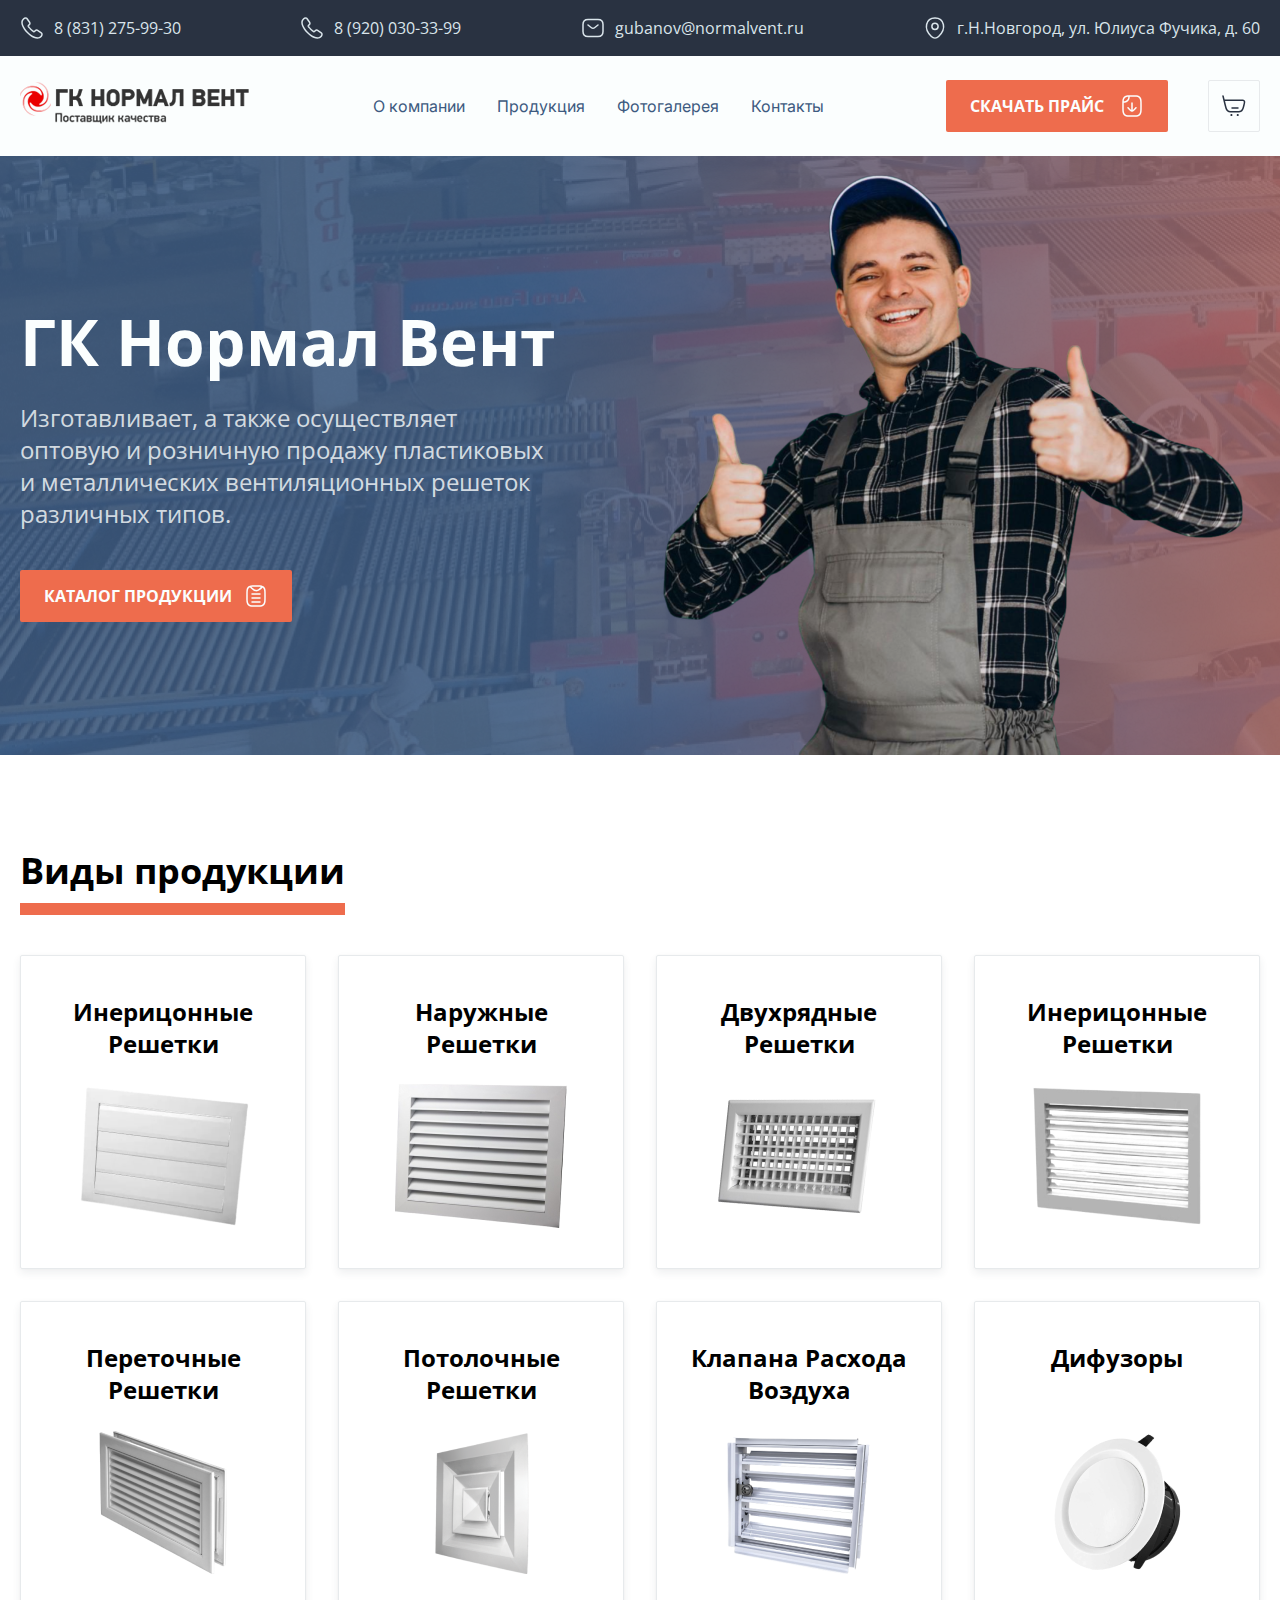
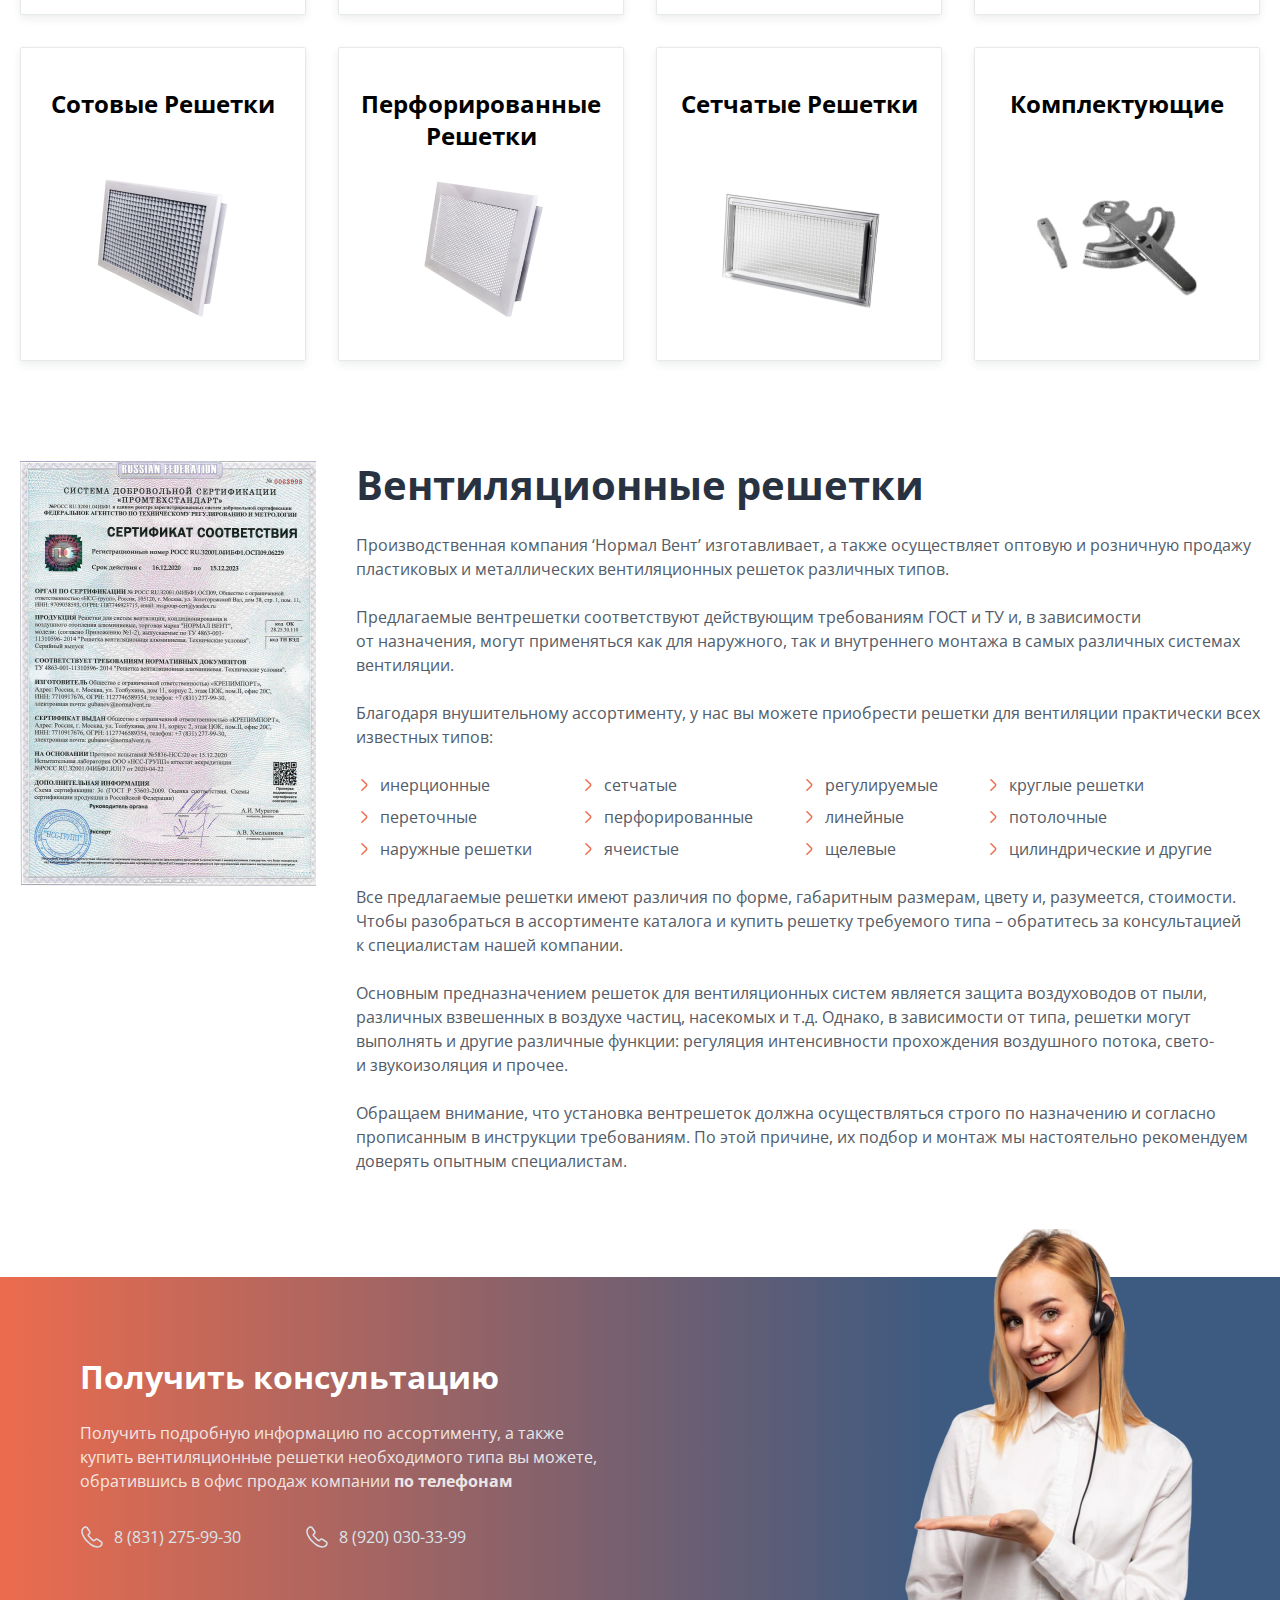
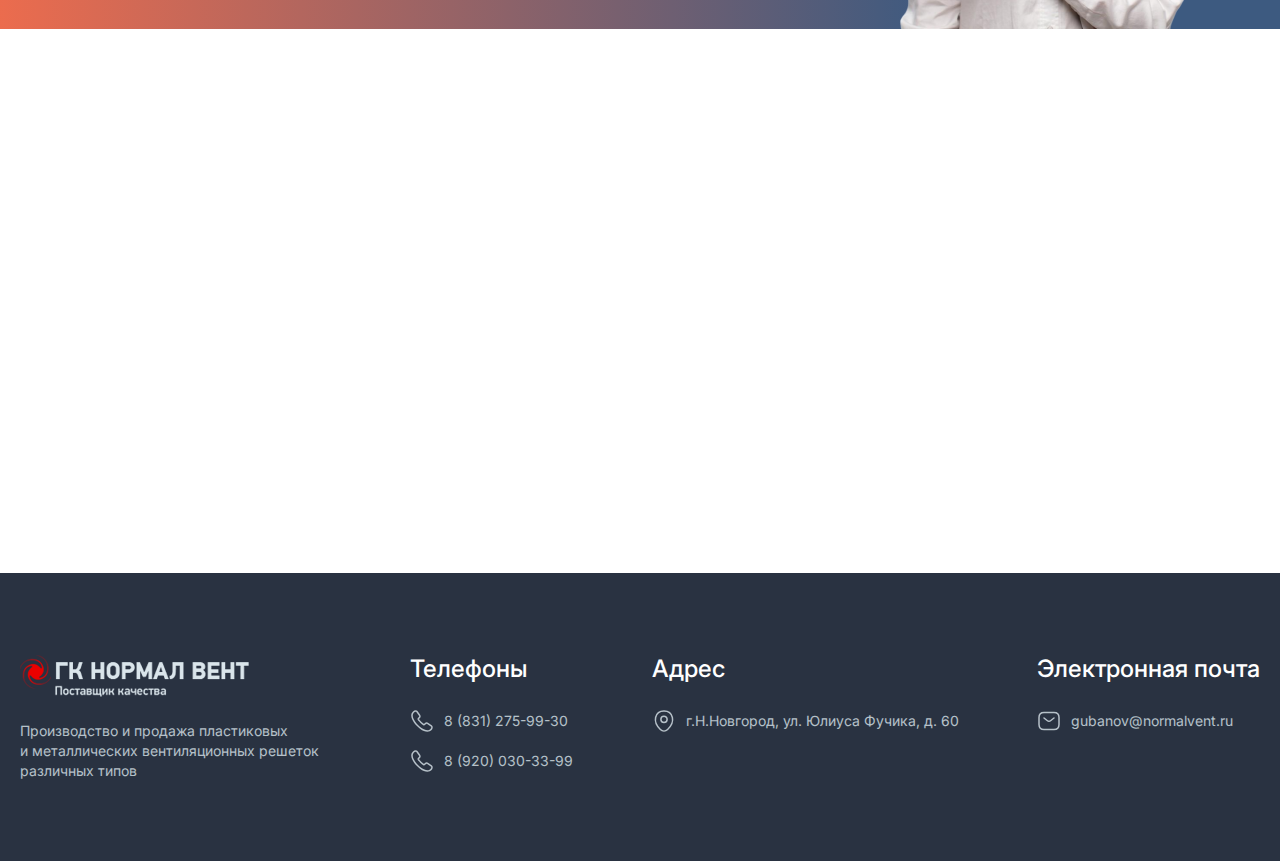
==== commit d2721b27: "delete svg-divs add modal noscroll" ====
--- a/index.html
+++ b/index.html
@@ -1,5 +1,5 @@
 <!DOCTYPE html>
-<html lang="en">
+<html lang="ru">
   <head>
     <meta charset="UTF-8" />
     <meta http-equiv="X-UA-Compatible" content="IE=edge" />
@@ -15,184 +15,279 @@
   </head>
   <body>
     <header class="header">
+      <div class="modal">
+        <nav class="modal__list">
+          <li><a href=""> О компании </a></li>
+          <li><a href=""> Продукция </a></li>
+          <li><a href="./gallery.html"> Фотогалерея </a></li>
+          <li><a href=""> Контакты </a></li>
+        </nav>
+
+        <a class="button modal-button">
+          <span> Скачать прайс </span>
+          <svg
+            class="button-svg-box"
+            width="24"
+            height="24"
+            viewBox="0 0 24 24"
+            fill="none"
+            xmlns="http://www.w3.org/2000/svg"
+          >
+            <path
+              d="M4.78217 7.93844L4.8995 8.67921H4.8995L4.78217 7.93844ZM8.93844 3.78217L9.67921 3.8995V3.8995L8.93844 3.78217ZM18.9389 21.0451L18.4981 20.4383L18.9389 21.0451ZM20.0451 19.9389L19.4383 19.4981L20.0451 19.9389ZM3.95491 19.9389L4.56168 19.4981L3.95491 19.9389ZM5.06107 21.0451L5.50191 20.4383L5.06107 21.0451ZM5.06107 2.95491L4.62024 2.34815L5.06107 2.95491ZM3.95491 4.06107L3.34815 3.62023L3.95491 4.06107ZM18.9389 2.95491L18.4981 3.56168L18.9389 2.95491ZM20.0451 4.06107L19.4383 4.50191L20.0451 4.06107ZM9 2.02893L8.97432 1.27937L9 2.02893ZM3.02893 8L2.27937 7.97432L3.02893 8ZM12.75 9C12.75 8.58579 12.4142 8.25 12 8.25C11.5858 8.25 11.25 8.58579 11.25 9H12.75ZM16.5327 14.328C16.8243 14.0338 16.8222 13.5589 16.528 13.2673C16.2338 12.9757 15.7589 12.9778 15.4673 13.272L16.5327 14.328ZM14.6022 15.2104L15.1348 15.7383L14.6022 15.2104ZM9.39785 15.2104L9.93054 14.6824L9.39785 15.2104ZM8.53269 13.272C8.24111 12.9778 7.76624 12.9757 7.47204 13.2673C7.17784 13.5589 7.17572 14.0338 7.46731 14.328L8.53269 13.272ZM12.2507 16.9841L12.3455 17.7281L12.3455 17.7281L12.2507 16.9841ZM11.7493 16.9841L11.6545 17.7281L11.6545 17.7281L11.7493 16.9841ZM4.8995 8.67921C7.35988 8.28952 9.28952 6.35988 9.67921 3.8995L8.19768 3.66485C7.90965 5.48339 6.48339 6.90965 4.66485 7.19768L4.8995 8.67921ZM2.25 11V13H3.75V11H2.25ZM21.75 13V11H20.25V13H21.75ZM12 22.75C13.8582 22.75 15.312 22.751 16.4635 22.6263C17.6291 22.5 18.5734 22.2377 19.3798 21.6518L18.4981 20.4383C17.9901 20.8074 17.3399 21.0225 16.302 21.135C15.25 21.249 13.8916 21.25 12 21.25V22.75ZM20.25 13C20.25 14.8916 20.249 16.25 20.135 17.302C20.0225 18.3399 19.8074 18.9901 19.4383 19.4981L20.6518 20.3798C21.2377 19.5734 21.5 18.6291 21.6263 17.4635C21.751 16.312 21.75 14.8582 21.75 13H20.25ZM19.3798 21.6518C19.8679 21.2972 20.2972 20.8679 20.6518 20.3798L19.4383 19.4981C19.1762 19.8589 18.8589 20.1762 18.4981 20.4383L19.3798 21.6518ZM2.25 13C2.25 14.8582 2.24897 16.312 2.37373 17.4635C2.50001 18.6291 2.76232 19.5734 3.34815 20.3798L4.56168 19.4981C4.19259 18.9901 3.97745 18.3399 3.865 17.302C3.75103 16.25 3.75 14.8916 3.75 13H2.25ZM12 21.25C10.1084 21.25 8.74999 21.249 7.69804 21.135C6.66013 21.0225 6.00992 20.8074 5.50191 20.4383L4.62024 21.6518C5.42656 22.2377 6.37094 22.5 7.53648 22.6263C8.68798 22.751 10.1418 22.75 12 22.75V21.25ZM3.34815 20.3798C3.70281 20.8679 4.13209 21.2972 4.62024 21.6518L5.50191 20.4383C5.14111 20.1762 4.82381 19.8589 4.56168 19.4981L3.34815 20.3798ZM4.62024 2.34815C4.13209 2.70281 3.70281 3.13209 3.34815 3.62023L4.56168 4.50191C4.82381 4.14111 5.14111 3.82382 5.50191 3.56168L4.62024 2.34815ZM12 2.75C13.8916 2.75 15.25 2.75103 16.302 2.865C17.3399 2.97745 17.9901 3.19259 18.4981 3.56168L19.3798 2.34815C18.5734 1.76232 17.6291 1.50001 16.4635 1.37373C15.312 1.24897 13.8582 1.25 12 1.25V2.75ZM21.75 11C21.75 9.14184 21.751 7.68798 21.6263 6.53648C21.5 5.37094 21.2377 4.42656 20.6518 3.62023L19.4383 4.50191C19.8074 5.00992 20.0225 5.66013 20.135 6.69804C20.249 7.74999 20.25 9.10843 20.25 11H21.75ZM18.4981 3.56168C18.8589 3.82382 19.1762 4.14111 19.4383 4.50191L20.6518 3.62023C20.2972 3.13209 19.8679 2.70281 19.3798 2.34815L18.4981 3.56168ZM12 1.25C10.8352 1.25 9.83424 1.24991 8.97432 1.27937L9.02568 2.77849C9.85445 2.75009 10.8269 2.75 12 2.75V1.25ZM8.97432 1.27937C7.10087 1.34355 5.7239 1.5463 4.62024 2.34815L5.50191 3.56168C6.20746 3.04907 7.17075 2.84204 9.02568 2.77849L8.97432 1.27937ZM8.25 2.02892C8.24999 2.96617 8.24707 3.35298 8.19768 3.66485L9.67921 3.8995C9.75165 3.44215 9.74999 2.91121 9.75 2.02893L8.25 2.02892ZM3.75 11C3.75 9.82692 3.75009 8.85445 3.77849 8.02568L2.27937 7.97432C2.24991 8.83424 2.25 9.83522 2.25 11H3.75ZM3.77849 8.02568C3.84204 6.17075 4.04907 5.20746 4.56168 4.50191L3.34815 3.62023C2.5463 4.7239 2.34355 6.10087 2.27937 7.97432L3.77849 8.02568ZM3.02893 8.75C3.91121 8.74999 4.44215 8.75165 4.8995 8.67921L4.66485 7.19768C4.35298 7.24707 3.96618 7.24999 3.02892 7.25L3.02893 8.75ZM11.25 9V16.2H12.75V9H11.25ZM15.4673 13.272L14.0695 14.6824L15.1348 15.7383L16.5327 14.328L15.4673 13.272ZM9.93054 14.6824L8.53269 13.272L7.46731 14.328L8.86516 15.7383L9.93054 14.6824ZM14.0695 14.6824C13.4997 15.2573 13.1161 15.6427 12.7935 15.9018C12.4827 16.1514 12.302 16.2215 12.1558 16.2401L12.3455 17.7281C12.8787 17.6601 13.3163 17.4057 13.7328 17.0713C14.1373 16.7464 14.5899 16.2882 15.1348 15.7383L14.0695 14.6824ZM8.86516 15.7383C9.41012 16.2882 9.86265 16.7464 10.2672 17.0713C10.6837 17.4057 11.1213 17.6601 11.6545 17.7281L11.8442 16.2401C11.698 16.2215 11.5173 16.1514 11.2065 15.9018C10.8839 15.6427 10.5003 15.2573 9.93054 14.6824L8.86516 15.7383ZM12.1558 16.2401C12.1041 16.2467 12.052 16.25 12 16.25V17.75C12.1154 17.75 12.2308 17.7427 12.3455 17.7281L12.1558 16.2401ZM12 16.25C11.948 16.25 11.8959 16.2467 11.8442 16.2401L11.6545 17.7281C11.7692 17.7427 11.8846 17.75 12 17.75V16.25ZM11.25 16.2V17H12.75V16.2H11.25Z"
+              fill="#FBFEFE"
+            />
+          </svg>
+        </a>
+
+        <ul class="modal__contact-list">
+          <li>
+            <a href="tel:88312759930">
+              <svg
+                class="svg-box"
+                viewBox="0 0 24 24"
+                fill="none"
+                xmlns="http://www.w3.org/2000/svg"
+              >
+                <path
+                  d="M21.97 18.33C21.97 18.69 21.89 19.06 21.72 19.42C21.55 19.78 21.33 20.12 21.04 20.44C20.55 20.98 20.01 21.37 19.4 21.62C18.8 21.87 18.15 22 17.45 22C16.43 22 15.34 21.76 14.19 21.27C13.04 20.78 11.89 20.12 10.75 19.29C9.6 18.45 8.51 17.52 7.47 16.49C6.44 15.45 5.51 14.36 4.68 13.22C3.86 12.08 3.2 10.94 2.72 9.81C2.24 8.67 2 7.58 2 6.54C2 5.86 2.12 5.21 2.36 4.61C2.6 4 2.98 3.44 3.51 2.94C4.15 2.31 4.85 2 5.59 2C5.87 2 6.15 2.06 6.4 2.18C6.66 2.3 6.89 2.48 7.07 2.74L9.39 6.01C9.57 6.26 9.7 6.49 9.79 6.71C9.88 6.92 9.93 7.13 9.93 7.32C9.93 7.56 9.86 7.8 9.72 8.03C9.59 8.26 9.4 8.5 9.16 8.74L8.4 9.53C8.29 9.64 8.24 9.77 8.24 9.93C8.24 10.01 8.25 10.08 8.27 10.16C8.3 10.24 8.33 10.3 8.35 10.36C8.53 10.69 8.84 11.12 9.28 11.64C9.73 12.16 10.21 12.69 10.73 13.22C11.27 13.75 11.79 14.24 12.32 14.69C12.84 15.13 13.27 15.43 13.61 15.61C13.66 15.63 13.72 15.66 13.79 15.69C13.87 15.72 13.95 15.73 14.04 15.73C14.21 15.73 14.34 15.67 14.45 15.56L15.21 14.81C15.46 14.56 15.7 14.37 15.93 14.25C16.16 14.11 16.39 14.04 16.64 14.04C16.83 14.04 17.03 14.08 17.25 14.17C17.47 14.26 17.7 14.39 17.95 14.56L21.26 16.91C21.52 17.09 21.7 17.3 21.81 17.55C21.91 17.8 21.97 18.05 21.97 18.33Z"
+                  stroke="#293241"
+                  stroke-width="1.5"
+                  stroke-miterlimit="10"
+                />
+              </svg>
+              8 (831) 275-99-30
+            </a>
+          </li>
+          <li>
+            <a href="tel:89200303399">
+              <svg
+                class="svg-box"
+                viewBox="0 0 24 24"
+                fill="none"
+                xmlns="http://www.w3.org/2000/svg"
+              >
+                <path
+                  d="M21.97 18.33C21.97 18.69 21.89 19.06 21.72 19.42C21.55 19.78 21.33 20.12 21.04 20.44C20.55 20.98 20.01 21.37 19.4 21.62C18.8 21.87 18.15 22 17.45 22C16.43 22 15.34 21.76 14.19 21.27C13.04 20.78 11.89 20.12 10.75 19.29C9.6 18.45 8.51 17.52 7.47 16.49C6.44 15.45 5.51 14.36 4.68 13.22C3.86 12.08 3.2 10.94 2.72 9.81C2.24 8.67 2 7.58 2 6.54C2 5.86 2.12 5.21 2.36 4.61C2.6 4 2.98 3.44 3.51 2.94C4.15 2.31 4.85 2 5.59 2C5.87 2 6.15 2.06 6.4 2.18C6.66 2.3 6.89 2.48 7.07 2.74L9.39 6.01C9.57 6.26 9.7 6.49 9.79 6.71C9.88 6.92 9.93 7.13 9.93 7.32C9.93 7.56 9.86 7.8 9.72 8.03C9.59 8.26 9.4 8.5 9.16 8.74L8.4 9.53C8.29 9.64 8.24 9.77 8.24 9.93C8.24 10.01 8.25 10.08 8.27 10.16C8.3 10.24 8.33 10.3 8.35 10.36C8.53 10.69 8.84 11.12 9.28 11.64C9.73 12.16 10.21 12.69 10.73 13.22C11.27 13.75 11.79 14.24 12.32 14.69C12.84 15.13 13.27 15.43 13.61 15.61C13.66 15.63 13.72 15.66 13.79 15.69C13.87 15.72 13.95 15.73 14.04 15.73C14.21 15.73 14.34 15.67 14.45 15.56L15.21 14.81C15.46 14.56 15.7 14.37 15.93 14.25C16.16 14.11 16.39 14.04 16.64 14.04C16.83 14.04 17.03 14.08 17.25 14.17C17.47 14.26 17.7 14.39 17.95 14.56L21.26 16.91C21.52 17.09 21.7 17.3 21.81 17.55C21.91 17.8 21.97 18.05 21.97 18.33Z"
+                  stroke="#293241"
+                  stroke-width="1.5"
+                  stroke-miterlimit="10"
+                />
+              </svg>
+              8 (920) 030-33-99
+            </a>
+          </li>
+          <li>
+            <a href="mailto:gubanov@normalvent.ru">
+              <svg
+                class="svg-box"
+                viewBox="0 0 24 24"
+                fill="none"
+                xmlns="http://www.w3.org/2000/svg"
+              >
+                <path
+                  d="M17 20.5H7C4 20.5 2 19 2 15.5V8.5C2 5 4 3.5 7 3.5H17C20 3.5 22 5 22 8.5V15.5C22 19 20 20.5 17 20.5Z"
+                  stroke="#293241"
+                  stroke-width="1.5"
+                  stroke-miterlimit="10"
+                  stroke-linecap="round"
+                  stroke-linejoin="round"
+                />
+                <path
+                  d="M17 9L13.87 11.5C12.84 12.32 11.15 12.32 10.12 11.5L7 9"
+                  stroke="#293241"
+                  stroke-width="1.5"
+                  stroke-miterlimit="10"
+                  stroke-linecap="round"
+                  stroke-linejoin="round"
+                />
+              </svg>
+              gubanov@normalvent.ru
+            </a>
+          </li>
+        </ul>
+      </div>
       <ul class="header__list-contact container">
         <li class="contact-item contact-item-1">
           <a href="tel:88312759930">
-            <div class="svg-box">
-              <svg
-                viewBox="0 0 24 24"
-                fill="none"
-                xmlns="http://www.w3.org/2000/svg"
-              >
-                <path
-                  d="M21.97 18.33C21.97 18.69 21.89 19.06 21.72 19.42C21.55 19.78 21.33 20.12 21.04 20.44C20.55 20.98 20.01 21.37 19.4 21.62C18.8 21.87 18.15 22 17.45 22C16.43 22 15.34 21.76 14.19 21.27C13.04 20.78 11.89 20.12 10.75 19.29C9.6 18.45 8.51 17.52 7.47 16.49C6.44 15.45 5.51 14.36 4.68 13.22C3.86 12.08 3.2 10.94 2.72 9.81C2.24 8.67 2 7.58 2 6.54C2 5.86 2.12 5.21 2.36 4.61C2.6 4 2.98 3.44 3.51 2.94C4.15 2.31 4.85 2 5.59 2C5.87 2 6.15 2.06 6.4 2.18C6.66 2.3 6.89 2.48 7.07 2.74L9.39 6.01C9.57 6.26 9.7 6.49 9.79 6.71C9.88 6.92 9.93 7.13 9.93 7.32C9.93 7.56 9.86 7.8 9.72 8.03C9.59 8.26 9.4 8.5 9.16 8.74L8.4 9.53C8.29 9.64 8.24 9.77 8.24 9.93C8.24 10.01 8.25 10.08 8.27 10.16C8.3 10.24 8.33 10.3 8.35 10.36C8.53 10.69 8.84 11.12 9.28 11.64C9.73 12.16 10.21 12.69 10.73 13.22C11.27 13.75 11.79 14.24 12.32 14.69C12.84 15.13 13.27 15.43 13.61 15.61C13.66 15.63 13.72 15.66 13.79 15.69C13.87 15.72 13.95 15.73 14.04 15.73C14.21 15.73 14.34 15.67 14.45 15.56L15.21 14.81C15.46 14.56 15.7 14.37 15.93 14.25C16.16 14.11 16.39 14.04 16.64 14.04C16.83 14.04 17.03 14.08 17.25 14.17C17.47 14.26 17.7 14.39 17.95 14.56L21.26 16.91C21.52 17.09 21.7 17.3 21.81 17.55C21.91 17.8 21.97 18.05 21.97 18.33Z"
-                  stroke="#DAE5EB"
-                  stroke-width="1.5"
-                  stroke-miterlimit="10"
-                />
-              </svg>
-            </div>
-            8 (831) 275-99-30
-          </a>
-        </li>
-        <li class="contact-item contact-item-2">
-          <a href="tel:89200303399">
-            <div class="svg-box">
-              <svg
-                viewBox="0 0 24 24"
-                fill="none"
-                xmlns="http://www.w3.org/2000/svg"
-              >
-                <path
-                  d="M21.97 18.33C21.97 18.69 21.89 19.06 21.72 19.42C21.55 19.78 21.33 20.12 21.04 20.44C20.55 20.98 20.01 21.37 19.4 21.62C18.8 21.87 18.15 22 17.45 22C16.43 22 15.34 21.76 14.19 21.27C13.04 20.78 11.89 20.12 10.75 19.29C9.6 18.45 8.51 17.52 7.47 16.49C6.44 15.45 5.51 14.36 4.68 13.22C3.86 12.08 3.2 10.94 2.72 9.81C2.24 8.67 2 7.58 2 6.54C2 5.86 2.12 5.21 2.36 4.61C2.6 4 2.98 3.44 3.51 2.94C4.15 2.31 4.85 2 5.59 2C5.87 2 6.15 2.06 6.4 2.18C6.66 2.3 6.89 2.48 7.07 2.74L9.39 6.01C9.57 6.26 9.7 6.49 9.79 6.71C9.88 6.92 9.93 7.13 9.93 7.32C9.93 7.56 9.86 7.8 9.72 8.03C9.59 8.26 9.4 8.5 9.16 8.74L8.4 9.53C8.29 9.64 8.24 9.77 8.24 9.93C8.24 10.01 8.25 10.08 8.27 10.16C8.3 10.24 8.33 10.3 8.35 10.36C8.53 10.69 8.84 11.12 9.28 11.64C9.73 12.16 10.21 12.69 10.73 13.22C11.27 13.75 11.79 14.24 12.32 14.69C12.84 15.13 13.27 15.43 13.61 15.61C13.66 15.63 13.72 15.66 13.79 15.69C13.87 15.72 13.95 15.73 14.04 15.73C14.21 15.73 14.34 15.67 14.45 15.56L15.21 14.81C15.46 14.56 15.7 14.37 15.93 14.25C16.16 14.11 16.39 14.04 16.64 14.04C16.83 14.04 17.03 14.08 17.25 14.17C17.47 14.26 17.7 14.39 17.95 14.56L21.26 16.91C21.52 17.09 21.7 17.3 21.81 17.55C21.91 17.8 21.97 18.05 21.97 18.33Z"
-                  stroke="#DAE5EB"
-                  stroke-width="1.5"
-                  stroke-miterlimit="10"
-                />
-              </svg>
-            </div>
-            8 (920) 030-33-99
-          </a>
-        </li>
-        <li class="contact-item contact-item-3">
-          <a href="mailto:gubanov@normalvent.ru">
-            <div class="svg-box">
-              <svg
-                viewBox="0 0 24 24"
-                fill="none"
-                xmlns="http://www.w3.org/2000/svg"
-              >
-                <path
-                  d="M17 20.5H7C4 20.5 2 19 2 15.5V8.5C2 5 4 3.5 7 3.5H17C20 3.5 22 5 22 8.5V15.5C22 19 20 20.5 17 20.5Z"
-                  stroke="#DAE5EB"
-                  stroke-width="1.5"
-                  stroke-miterlimit="10"
-                  stroke-linecap="round"
-                  stroke-linejoin="round"
-                />
-                <path
-                  d="M17 9L13.87 11.5C12.84 12.32 11.15 12.32 10.12 11.5L7 9"
-                  stroke="#DAE5EB"
-                  stroke-width="1.5"
-                  stroke-miterlimit="10"
-                  stroke-linecap="round"
-                  stroke-linejoin="round"
-                />
-              </svg>
-            </div>
-            gubanov@normalvent.ru
-          </a>
-        </li>
-        <li class="contact-item contact-item-4">
-          <a href="https://yandex.ru/maps/-/CCUZ4IsGGB" target="_blank">
-            <div class="svg-box">
-              <svg
-                viewBox="0 0 24 24"
-                fill="none"
-                xmlns="http://www.w3.org/2000/svg"
-              >
-                <path
-                  d="M12 13.43C13.7231 13.43 15.12 12.0331 15.12 10.31C15.12 8.58687 13.7231 7.19 12 7.19C10.2769 7.19 8.88 8.58687 8.88 10.31C8.88 12.0331 10.2769 13.43 12 13.43Z"
-                  stroke="#DAE5EB"
-                  stroke-width="1.5"
-                />
-                <path
-                  d="M3.61995 8.49C5.58995 -0.17 18.42 -0.159999 20.38 8.5C21.53 13.58 18.37 17.88 15.6 20.54C13.59 22.48 10.41 22.48 8.38995 20.54C5.62995 17.88 2.46995 13.57 3.61995 8.49Z"
-                  stroke="#DAE5EB"
-                  stroke-width="1.5"
-                />
-              </svg>
-            </div>
-            г.Н.Новгород, ул. Юлиуса Фучика, д. 60
-          </a>
-        </li>
-      </ul>
-      <nav class="header__navigation container">
-        <a href=""
-          ><img class="header__logo" src="./images/logo.png" alt="logo_png"
-        /></a>
-        <ul class="header__navigation-list">
-          <li><a href=""> О компании </a></li>
-          <li><a href="./catalog.html"> Продукция </a></li>
-          <li><a href=""> Фотогалерея </a></li>
-          <li><a href=""> Контакты </a></li>
-        </ul>
-        <div class="header__buttons">
-          <button class="button header__load-button">
-            <span> Скачать прайс </span>
-            <div class="button-svg-box">
-              <svg
-                width="24"
-                height="24"
-                viewBox="0 0 24 24"
-                fill="none"
-                xmlns="http://www.w3.org/2000/svg"
-              >
-                <path
-                  d="M4.78217 7.93844L4.8995 8.67921H4.8995L4.78217 7.93844ZM8.93844 3.78217L9.67921 3.8995V3.8995L8.93844 3.78217ZM18.9389 21.0451L18.4981 20.4383L18.9389 21.0451ZM20.0451 19.9389L19.4383 19.4981L20.0451 19.9389ZM3.95491 19.9389L4.56168 19.4981L3.95491 19.9389ZM5.06107 21.0451L5.50191 20.4383L5.06107 21.0451ZM5.06107 2.95491L4.62024 2.34815L5.06107 2.95491ZM3.95491 4.06107L3.34815 3.62023L3.95491 4.06107ZM18.9389 2.95491L18.4981 3.56168L18.9389 2.95491ZM20.0451 4.06107L19.4383 4.50191L20.0451 4.06107ZM9 2.02893L8.97432 1.27937L9 2.02893ZM3.02893 8L2.27937 7.97432L3.02893 8ZM12.75 9C12.75 8.58579 12.4142 8.25 12 8.25C11.5858 8.25 11.25 8.58579 11.25 9H12.75ZM16.5327 14.328C16.8243 14.0338 16.8222 13.5589 16.528 13.2673C16.2338 12.9757 15.7589 12.9778 15.4673 13.272L16.5327 14.328ZM14.6022 15.2104L15.1348 15.7383L14.6022 15.2104ZM9.39785 15.2104L9.93054 14.6824L9.39785 15.2104ZM8.53269 13.272C8.24111 12.9778 7.76624 12.9757 7.47204 13.2673C7.17784 13.5589 7.17572 14.0338 7.46731 14.328L8.53269 13.272ZM12.2507 16.9841L12.3455 17.7281L12.3455 17.7281L12.2507 16.9841ZM11.7493 16.9841L11.6545 17.7281L11.6545 17.7281L11.7493 16.9841ZM4.8995 8.67921C7.35988 8.28952 9.28952 6.35988 9.67921 3.8995L8.19768 3.66485C7.90965 5.48339 6.48339 6.90965 4.66485 7.19768L4.8995 8.67921ZM2.25 11V13H3.75V11H2.25ZM21.75 13V11H20.25V13H21.75ZM12 22.75C13.8582 22.75 15.312 22.751 16.4635 22.6263C17.6291 22.5 18.5734 22.2377 19.3798 21.6518L18.4981 20.4383C17.9901 20.8074 17.3399 21.0225 16.302 21.135C15.25 21.249 13.8916 21.25 12 21.25V22.75ZM20.25 13C20.25 14.8916 20.249 16.25 20.135 17.302C20.0225 18.3399 19.8074 18.9901 19.4383 19.4981L20.6518 20.3798C21.2377 19.5734 21.5 18.6291 21.6263 17.4635C21.751 16.312 21.75 14.8582 21.75 13H20.25ZM19.3798 21.6518C19.8679 21.2972 20.2972 20.8679 20.6518 20.3798L19.4383 19.4981C19.1762 19.8589 18.8589 20.1762 18.4981 20.4383L19.3798 21.6518ZM2.25 13C2.25 14.8582 2.24897 16.312 2.37373 17.4635C2.50001 18.6291 2.76232 19.5734 3.34815 20.3798L4.56168 19.4981C4.19259 18.9901 3.97745 18.3399 3.865 17.302C3.75103 16.25 3.75 14.8916 3.75 13H2.25ZM12 21.25C10.1084 21.25 8.74999 21.249 7.69804 21.135C6.66013 21.0225 6.00992 20.8074 5.50191 20.4383L4.62024 21.6518C5.42656 22.2377 6.37094 22.5 7.53648 22.6263C8.68798 22.751 10.1418 22.75 12 22.75V21.25ZM3.34815 20.3798C3.70281 20.8679 4.13209 21.2972 4.62024 21.6518L5.50191 20.4383C5.14111 20.1762 4.82381 19.8589 4.56168 19.4981L3.34815 20.3798ZM4.62024 2.34815C4.13209 2.70281 3.70281 3.13209 3.34815 3.62023L4.56168 4.50191C4.82381 4.14111 5.14111 3.82382 5.50191 3.56168L4.62024 2.34815ZM12 2.75C13.8916 2.75 15.25 2.75103 16.302 2.865C17.3399 2.97745 17.9901 3.19259 18.4981 3.56168L19.3798 2.34815C18.5734 1.76232 17.6291 1.50001 16.4635 1.37373C15.312 1.24897 13.8582 1.25 12 1.25V2.75ZM21.75 11C21.75 9.14184 21.751 7.68798 21.6263 6.53648C21.5 5.37094 21.2377 4.42656 20.6518 3.62023L19.4383 4.50191C19.8074 5.00992 20.0225 5.66013 20.135 6.69804C20.249 7.74999 20.25 9.10843 20.25 11H21.75ZM18.4981 3.56168C18.8589 3.82382 19.1762 4.14111 19.4383 4.50191L20.6518 3.62023C20.2972 3.13209 19.8679 2.70281 19.3798 2.34815L18.4981 3.56168ZM12 1.25C10.8352 1.25 9.83424 1.24991 8.97432 1.27937L9.02568 2.77849C9.85445 2.75009 10.8269 2.75 12 2.75V1.25ZM8.97432 1.27937C7.10087 1.34355 5.7239 1.5463 4.62024 2.34815L5.50191 3.56168C6.20746 3.04907 7.17075 2.84204 9.02568 2.77849L8.97432 1.27937ZM8.25 2.02892C8.24999 2.96617 8.24707 3.35298 8.19768 3.66485L9.67921 3.8995C9.75165 3.44215 9.74999 2.91121 9.75 2.02893L8.25 2.02892ZM3.75 11C3.75 9.82692 3.75009 8.85445 3.77849 8.02568L2.27937 7.97432C2.24991 8.83424 2.25 9.83522 2.25 11H3.75ZM3.77849 8.02568C3.84204 6.17075 4.04907 5.20746 4.56168 4.50191L3.34815 3.62023C2.5463 4.7239 2.34355 6.10087 2.27937 7.97432L3.77849 8.02568ZM3.02893 8.75C3.91121 8.74999 4.44215 8.75165 4.8995 8.67921L4.66485 7.19768C4.35298 7.24707 3.96618 7.24999 3.02892 7.25L3.02893 8.75ZM11.25 9V16.2H12.75V9H11.25ZM15.4673 13.272L14.0695 14.6824L15.1348 15.7383L16.5327 14.328L15.4673 13.272ZM9.93054 14.6824L8.53269 13.272L7.46731 14.328L8.86516 15.7383L9.93054 14.6824ZM14.0695 14.6824C13.4997 15.2573 13.1161 15.6427 12.7935 15.9018C12.4827 16.1514 12.302 16.2215 12.1558 16.2401L12.3455 17.7281C12.8787 17.6601 13.3163 17.4057 13.7328 17.0713C14.1373 16.7464 14.5899 16.2882 15.1348 15.7383L14.0695 14.6824ZM8.86516 15.7383C9.41012 16.2882 9.86265 16.7464 10.2672 17.0713C10.6837 17.4057 11.1213 17.6601 11.6545 17.7281L11.8442 16.2401C11.698 16.2215 11.5173 16.1514 11.2065 15.9018C10.8839 15.6427 10.5003 15.2573 9.93054 14.6824L8.86516 15.7383ZM12.1558 16.2401C12.1041 16.2467 12.052 16.25 12 16.25V17.75C12.1154 17.75 12.2308 17.7427 12.3455 17.7281L12.1558 16.2401ZM12 16.25C11.948 16.25 11.8959 16.2467 11.8442 16.2401L11.6545 17.7281C11.7692 17.7427 11.8846 17.75 12 17.75V16.25ZM11.25 16.2V17H12.75V16.2H11.25Z"
-                  fill="#FBFEFE"
-                />
-              </svg>
-            </div>
-          </button>
-          <button class="button-basket button-svg-box">
             <svg
-              width="24"
-              height="24"
+              class="svg-box"
               viewBox="0 0 24 24"
               fill="none"
               xmlns="http://www.w3.org/2000/svg"
             >
               <path
-                d="M5.76554 16.7854L6.21636 16.186L5.76554 16.7854ZM3.02119 10.2517L2.29184 10.4265L3.02119 10.2517ZM5.58563 16.6435L6.06344 16.0654L5.58563 16.6435ZM22.0191 10.7425L21.2897 10.5677L22.0191 10.7425ZM19.8896 16.3575L19.3642 15.8223L19.8896 16.3575ZM19.0403 17.0273L18.6423 16.3917L19.0403 17.0273ZM21.942 6.75598L22.4567 6.21052L21.942 6.75598ZM22.3037 7.21465L21.6533 7.5881L22.3037 7.21465ZM1.72761 1.8181C1.62715 1.41625 1.21994 1.17193 0.818098 1.27239C0.416252 1.37285 0.171932 1.78006 0.272393 2.1819L1.72761 1.8181ZM16 14.75C16.4142 14.75 16.75 14.4142 16.75 14C16.75 13.5858 16.4142 13.25 16 13.25V14.75ZM10 13.25C9.58579 13.25 9.25 13.5858 9.25 14C9.25 14.4142 9.58579 14.75 10 14.75V13.25ZM2.05263 6.96053H18.4449V5.46053H2.05263V6.96053ZM13.0836 17.0395H12.5789V18.5395H13.0836V17.0395ZM3.75053 10.0769L2.78198 6.03572L1.32329 6.38533L2.29184 10.4265L3.75053 10.0769ZM12.5789 17.0395C10.7351 17.0395 9.41652 17.0383 8.38985 16.919C7.38216 16.8019 6.7379 16.5783 6.21636 16.186L5.31472 17.3848C6.12818 17.9966 7.06449 18.275 8.21668 18.4089C9.3499 18.5406 10.7705 18.5395 12.5789 18.5395V17.0395ZM2.29184 10.4265C2.71333 12.1852 3.04329 13.5669 3.43548 14.6383C3.83425 15.7275 4.32325 16.5731 5.10783 17.2216L6.06344 16.0654C5.56041 15.6496 5.19281 15.0752 4.84406 14.1226C4.48874 13.152 4.18028 11.87 3.75053 10.0769L2.29184 10.4265ZM6.21636 16.186C6.16447 16.147 6.11349 16.1067 6.06344 16.0654L5.10783 17.2216C5.17553 17.2775 5.24451 17.332 5.31472 17.3848L6.21636 16.186ZM21.2897 10.5677C20.918 12.1188 20.6513 13.2278 20.3545 14.0777C20.0627 14.9132 19.7634 15.4304 19.3642 15.8223L20.415 16.8927C21.0407 16.2785 21.438 15.5245 21.7706 14.5723C22.0982 13.6343 22.3838 12.4388 22.7484 10.9173L21.2897 10.5677ZM13.0836 18.5395C14.6482 18.5395 15.8773 18.5404 16.8658 18.4404C17.8694 18.3389 18.6952 18.1283 19.4383 17.663L18.6423 16.3917C18.1681 16.6885 17.5954 16.859 16.7149 16.948C15.8193 17.0386 14.6787 17.0395 13.0836 17.0395V18.5395ZM19.3642 15.8223C19.1449 16.0376 18.9028 16.2285 18.6423 16.3917L19.4383 17.663C19.7908 17.4423 20.1183 17.184 20.415 16.8927L19.3642 15.8223ZM18.4449 6.96053C19.4374 6.96053 20.1129 6.96185 20.6156 7.02319C21.1059 7.08301 21.307 7.18794 21.4272 7.30143L22.4567 6.21052C21.999 5.77856 21.4245 5.61076 20.7973 5.53423C20.1825 5.45921 19.3985 5.46053 18.4449 5.46053V6.96053ZM22.7484 10.9173C22.9707 9.99004 23.1547 9.22794 23.225 8.61254C23.2968 7.98475 23.2675 7.38698 22.9541 6.8412L21.6533 7.5881C21.7356 7.7315 21.7908 7.95145 21.7347 8.44219C21.6772 8.94532 21.5211 9.60257 21.2897 10.5677L22.7484 10.9173ZM21.4272 7.30143C21.5162 7.38541 21.5924 7.482 21.6533 7.5881L22.9541 6.8412C22.8201 6.60776 22.6525 6.39527 22.4567 6.21052L21.4272 7.30143ZM2.78024 6.02863L1.72761 1.8181L0.272393 2.1819L1.32502 6.39243L2.78024 6.02863ZM16 13.25H10V14.75H16V13.25Z"
-                fill="#293241"
-              />
-              <path
-                d="M10.4737 20.9474C10.4737 21.5287 10.0024 22 9.42104 22C8.83969 22 8.36841 21.5287 8.36841 20.9474C8.36841 20.366 8.83969 19.8947 9.42104 19.8947C10.0024 19.8947 10.4737 20.366 10.4737 20.9474Z"
-                fill="#293241"
-              />
-              <path
-                d="M16.7895 20.9474C16.7895 21.5287 16.3182 22 15.7368 22C15.1555 22 14.6842 21.5287 14.6842 20.9474C14.6842 20.366 15.1555 19.8947 15.7368 19.8947C16.3182 19.8947 16.7895 20.366 16.7895 20.9474Z"
-                fill="#293241"
+                d="M21.97 18.33C21.97 18.69 21.89 19.06 21.72 19.42C21.55 19.78 21.33 20.12 21.04 20.44C20.55 20.98 20.01 21.37 19.4 21.62C18.8 21.87 18.15 22 17.45 22C16.43 22 15.34 21.76 14.19 21.27C13.04 20.78 11.89 20.12 10.75 19.29C9.6 18.45 8.51 17.52 7.47 16.49C6.44 15.45 5.51 14.36 4.68 13.22C3.86 12.08 3.2 10.94 2.72 9.81C2.24 8.67 2 7.58 2 6.54C2 5.86 2.12 5.21 2.36 4.61C2.6 4 2.98 3.44 3.51 2.94C4.15 2.31 4.85 2 5.59 2C5.87 2 6.15 2.06 6.4 2.18C6.66 2.3 6.89 2.48 7.07 2.74L9.39 6.01C9.57 6.26 9.7 6.49 9.79 6.71C9.88 6.92 9.93 7.13 9.93 7.32C9.93 7.56 9.86 7.8 9.72 8.03C9.59 8.26 9.4 8.5 9.16 8.74L8.4 9.53C8.29 9.64 8.24 9.77 8.24 9.93C8.24 10.01 8.25 10.08 8.27 10.16C8.3 10.24 8.33 10.3 8.35 10.36C8.53 10.69 8.84 11.12 9.28 11.64C9.73 12.16 10.21 12.69 10.73 13.22C11.27 13.75 11.79 14.24 12.32 14.69C12.84 15.13 13.27 15.43 13.61 15.61C13.66 15.63 13.72 15.66 13.79 15.69C13.87 15.72 13.95 15.73 14.04 15.73C14.21 15.73 14.34 15.67 14.45 15.56L15.21 14.81C15.46 14.56 15.7 14.37 15.93 14.25C16.16 14.11 16.39 14.04 16.64 14.04C16.83 14.04 17.03 14.08 17.25 14.17C17.47 14.26 17.7 14.39 17.95 14.56L21.26 16.91C21.52 17.09 21.7 17.3 21.81 17.55C21.91 17.8 21.97 18.05 21.97 18.33Z"
+                stroke="#DAE5EB"
+                stroke-width="1.5"
+                stroke-miterlimit="10"
               />
             </svg>
-          </button>
-
-          <div class="burger"></div>
-        </div>
-      </nav>
-    </header>
-
-    <main>
-      <div class="first-screen container">
-        <div class="first-screen__text">
-          <h1 class="first-screen__header">ГК Нормал Вент</h1>
-          <p>
-            Изготавливает, а также осуществляет оптовую и розничную продажу
-            пластиковых и металлических вентиляционных решеток различных типов.
-          </p>
-          <button class="button first-screen__button">
-            Каталог продукции
-
+            8 (831) 275-99-30
+          </a>
+        </li>
+        <li class="contact-item contact-item-2">
+          <a href="tel:89200303399">
             <svg
-              width="24"
-              height="24"
+              class="svg-box"
               viewBox="0 0 24 24"
               fill="none"
               xmlns="http://www.w3.org/2000/svg"
             >
               <path
-                d="M5.06107 21.0451L5.50191 20.4383L5.06107 21.0451ZM3.95491 19.9389L4.56168 19.4981L3.95491 19.9389ZM20.0451 19.9389L19.4383 19.4981L20.0451 19.9389ZM18.9389 21.0451L18.4981 20.4383L18.9389 21.0451ZM18.9389 2.95491L19.3798 2.34815L18.9389 2.95491ZM20.0451 4.06107L19.4383 4.50191L20.0451 4.06107ZM5.06107 2.95491L5.50191 3.56168L5.06107 2.95491ZM3.95491 4.06107L4.56168 4.50191L3.95491 4.06107ZM13.1461 6.59531L13.2635 7.33608L13.1461 6.59531ZM11.5818 6.59531L11.4645 7.33608L11.5818 6.59531ZM8 17.25C7.58579 17.25 7.25 17.5858 7.25 18C7.25 18.4142 7.58579 18.75 8 18.75V17.25ZM16 18.75C16.4142 18.75 16.75 18.4142 16.75 18C16.75 17.5858 16.4142 17.25 16 17.25V18.75ZM8 13.25C7.58579 13.25 7.25 13.5858 7.25 14C7.25 14.4142 7.58579 14.75 8 14.75V13.25ZM16 14.75C16.4142 14.75 16.75 14.4142 16.75 14C16.75 13.5858 16.4142 13.25 16 13.25V14.75ZM8 9.25C7.58579 9.25 7.25 9.58579 7.25 10C7.25 10.4142 7.58579 10.75 8 10.75V9.25ZM16 10.75C16.4142 10.75 16.75 10.4142 16.75 10C16.75 9.58579 16.4142 9.25 16 9.25V10.75ZM20.25 11V13H21.75V11H20.25ZM3.75 13V11H2.25V13H3.75ZM12 21.25C10.1084 21.25 8.74999 21.249 7.69804 21.135C6.66013 21.0225 6.00992 20.8074 5.50191 20.4383L4.62023 21.6518C5.42656 22.2377 6.37094 22.5 7.53648 22.6263C8.68798 22.751 10.1418 22.75 12 22.75V21.25ZM2.25 13C2.25 14.8582 2.24897 16.312 2.37373 17.4635C2.50001 18.6291 2.76232 19.5734 3.34815 20.3798L4.56168 19.4981C4.19259 18.9901 3.97745 18.3399 3.865 17.302C3.75103 16.25 3.75 14.8916 3.75 13H2.25ZM5.50191 20.4383C5.14111 20.1762 4.82382 19.8589 4.56168 19.4981L3.34815 20.3798C3.70281 20.8679 4.13209 21.2972 4.62023 21.6518L5.50191 20.4383ZM20.25 13C20.25 14.8916 20.249 16.25 20.135 17.302C20.0225 18.3399 19.8074 18.9901 19.4383 19.4981L20.6518 20.3798C21.2377 19.5734 21.5 18.6291 21.6263 17.4635C21.751 16.312 21.75 14.8582 21.75 13H20.25ZM12 22.75C13.8582 22.75 15.312 22.751 16.4635 22.6263C17.6291 22.5 18.5734 22.2377 19.3798 21.6518L18.4981 20.4383C17.9901 20.8074 17.3399 21.0225 16.302 21.135C15.25 21.249 13.8916 21.25 12 21.25V22.75ZM19.4383 19.4981C19.1762 19.8589 18.8589 20.1762 18.4981 20.4383L19.3798 21.6518C19.8679 21.2972 20.2972 20.8679 20.6518 20.3798L19.4383 19.4981ZM21.75 11C21.75 9.14184 21.751 7.68798 21.6263 6.53648C21.5 5.37094 21.2377 4.42656 20.6518 3.62023L19.4383 4.50191C19.8074 5.00992 20.0225 5.66013 20.135 6.69804C20.249 7.74999 20.25 9.10843 20.25 11H21.75ZM18.4981 3.56168C18.8589 3.82382 19.1762 4.14111 19.4383 4.50191L20.6518 3.62023C20.2972 3.13209 19.8679 2.70281 19.3798 2.34815L18.4981 3.56168ZM3.75 11C3.75 9.10843 3.75103 7.74999 3.865 6.69804C3.97745 5.66013 4.19259 5.00992 4.56168 4.50191L3.34815 3.62023C2.76232 4.42656 2.50001 5.37094 2.37373 6.53648C2.24897 7.68798 2.25 9.14184 2.25 11H3.75ZM4.62023 2.34815C4.13209 2.70281 3.70281 3.13209 3.34815 3.62023L4.56168 4.50191C4.82382 4.14111 5.14111 3.82382 5.50191 3.56168L4.62023 2.34815ZM13.0288 5.85454C12.5883 5.92431 12.1396 5.92431 11.6991 5.85454L11.4645 7.33608C12.0604 7.43047 12.6675 7.43047 13.2635 7.33608L13.0288 5.85454ZM17.9103 2.12083C16.6701 3.36015 15.7663 4.25006 14.9856 4.8649C14.2161 5.47095 13.6262 5.75993 13.0288 5.85454L13.2635 7.33608C14.2116 7.1859 15.0379 6.73301 15.9137 6.04333C16.7783 5.36245 17.7488 4.40277 18.9706 3.18187L17.9103 2.12083ZM12 2.75C13.6617 2.75 14.9149 2.75053 15.9149 2.82911C16.9124 2.9075 17.5844 3.05963 18.1028 3.32103L18.7782 1.98168C18.0049 1.59173 17.107 1.41817 16.0324 1.33372C14.9603 1.24947 13.6391 1.25 12 1.25V2.75ZM18.1028 3.32103C18.2431 3.3918 18.374 3.4715 18.4981 3.56168L19.3798 2.34815C19.1892 2.20967 18.9892 2.08809 18.7782 1.98168L18.1028 3.32103ZM5.5419 2.96653C6.83246 4.25703 7.84545 5.26842 8.73841 5.98311C9.64243 6.70666 10.489 7.18158 11.4645 7.33608L11.6991 5.85454C11.0846 5.75721 10.4781 5.45425 9.67572 4.81202C8.86225 4.16095 7.91543 3.21868 6.60254 1.90585L5.5419 2.96653ZM12 1.25C10.5637 1.25 9.37369 1.24973 8.38484 1.30572C7.39671 1.36167 6.55633 1.47576 5.82759 1.7272L6.31685 3.14517C6.85227 2.96043 7.53187 2.85642 8.46964 2.80332C9.40668 2.75027 10.5485 2.75 12 2.75V1.25ZM5.82759 1.7272C5.38699 1.87923 4.98789 2.08103 4.62023 2.34815L5.50191 3.56168C5.73848 3.3898 6.00284 3.25352 6.31685 3.14517L5.82759 1.7272ZM8 18.75H16V17.25H8V18.75ZM8 14.75H16V13.25H8V14.75ZM8 10.75H16V9.25H8V10.75Z"
-                fill="#FBFEFE"
+                d="M21.97 18.33C21.97 18.69 21.89 19.06 21.72 19.42C21.55 19.78 21.33 20.12 21.04 20.44C20.55 20.98 20.01 21.37 19.4 21.62C18.8 21.87 18.15 22 17.45 22C16.43 22 15.34 21.76 14.19 21.27C13.04 20.78 11.89 20.12 10.75 19.29C9.6 18.45 8.51 17.52 7.47 16.49C6.44 15.45 5.51 14.36 4.68 13.22C3.86 12.08 3.2 10.94 2.72 9.81C2.24 8.67 2 7.58 2 6.54C2 5.86 2.12 5.21 2.36 4.61C2.6 4 2.98 3.44 3.51 2.94C4.15 2.31 4.85 2 5.59 2C5.87 2 6.15 2.06 6.4 2.18C6.66 2.3 6.89 2.48 7.07 2.74L9.39 6.01C9.57 6.26 9.7 6.49 9.79 6.71C9.88 6.92 9.93 7.13 9.93 7.32C9.93 7.56 9.86 7.8 9.72 8.03C9.59 8.26 9.4 8.5 9.16 8.74L8.4 9.53C8.29 9.64 8.24 9.77 8.24 9.93C8.24 10.01 8.25 10.08 8.27 10.16C8.3 10.24 8.33 10.3 8.35 10.36C8.53 10.69 8.84 11.12 9.28 11.64C9.73 12.16 10.21 12.69 10.73 13.22C11.27 13.75 11.79 14.24 12.32 14.69C12.84 15.13 13.27 15.43 13.61 15.61C13.66 15.63 13.72 15.66 13.79 15.69C13.87 15.72 13.95 15.73 14.04 15.73C14.21 15.73 14.34 15.67 14.45 15.56L15.21 14.81C15.46 14.56 15.7 14.37 15.93 14.25C16.16 14.11 16.39 14.04 16.64 14.04C16.83 14.04 17.03 14.08 17.25 14.17C17.47 14.26 17.7 14.39 17.95 14.56L21.26 16.91C21.52 17.09 21.7 17.3 21.81 17.55C21.91 17.8 21.97 18.05 21.97 18.33Z"
+                stroke="#DAE5EB"
+                stroke-width="1.5"
+                stroke-miterlimit="10"
               />
             </svg>
-          </button>
-        </div>
-
-        <img class="img-man" src="./images/man.png" alt="cool_man" />
+            8 (920) 030-33-99
+          </a>
+        </li>
+        <li class="contact-item contact-item-3">
+          <a href="mailto:gubanov@normalvent.ru">
+            <svg
+              class="svg-box"
+              viewBox="0 0 24 24"
+              fill="none"
+              xmlns="http://www.w3.org/2000/svg"
+            >
+              <path
+                d="M17 20.5H7C4 20.5 2 19 2 15.5V8.5C2 5 4 3.5 7 3.5H17C20 3.5 22 5 22 8.5V15.5C22 19 20 20.5 17 20.5Z"
+                stroke="#DAE5EB"
+                stroke-width="1.5"
+                stroke-miterlimit="10"
+                stroke-linecap="round"
+                stroke-linejoin="round"
+              />
+              <path
+                d="M17 9L13.87 11.5C12.84 12.32 11.15 12.32 10.12 11.5L7 9"
+                stroke="#DAE5EB"
+                stroke-width="1.5"
+                stroke-miterlimit="10"
+                stroke-linecap="round"
+                stroke-linejoin="round"
+              />
+            </svg>
+            gubanov@normalvent.ru
+          </a>
+        </li>
+        <li class="contact-item contact-item-4">
+          <a href="https://yandex.ru/maps/-/CCUZ4IsGGB" target="_blank">
+            <svg
+              class="svg-box"
+              viewBox="0 0 24 24"
+              fill="none"
+              xmlns="http://www.w3.org/2000/svg"
+            >
+              <path
+                d="M12 13.43C13.7231 13.43 15.12 12.0331 15.12 10.31C15.12 8.58687 13.7231 7.19 12 7.19C10.2769 7.19 8.88 8.58687 8.88 10.31C8.88 12.0331 10.2769 13.43 12 13.43Z"
+                stroke="#DAE5EB"
+                stroke-width="1.5"
+              />
+              <path
+                d="M3.61995 8.49C5.58995 -0.17 18.42 -0.159999 20.38 8.5C21.53 13.58 18.37 17.88 15.6 20.54C13.59 22.48 10.41 22.48 8.38995 20.54C5.62995 17.88 2.46995 13.57 3.61995 8.49Z"
+                stroke="#DAE5EB"
+                stroke-width="1.5"
+              />
+            </svg>
+            г.Н.Новгород, ул. Юлиуса Фучика, д. 60
+          </a>
+        </li>
+      </ul>
+      <div class="header-nav-container">
+        <nav class="header__navigation container">
+          <a href="./index.html">
+            <img class="header__logo" src="./images/logo.png" alt="logo_png" />
+          </a>
+          <ul class="header__navigation-list">
+            <li class="navigation-list__item"><a href=""> О компании </a></li>
+            <li class="navigation-list__item"><a href=""> Продукция </a></li>
+            <li class="navigation-list__item">
+              <a href="./gallery.html"> Фотогалерея </a>
+            </li>
+            <li class="navigation-list__item"><a href=""> Контакты </a></li>
+          </ul>
+          <div class="header__buttons">
+            <a class="button header__load-button">
+              <span> Скачать прайс </span>
+                <svg class="button-svg-box"
+                  width="24"
+                  height="24"
+                  viewBox="0 0 24 24"
+                  fill="none"
+                  xmlns="http://www.w3.org/2000/svg"
+                >
+                  <path
+                    d="M4.78217 7.93844L4.8995 8.67921H4.8995L4.78217 7.93844ZM8.93844 3.78217L9.67921 3.8995V3.8995L8.93844 3.78217ZM18.9389 21.0451L18.4981 20.4383L18.9389 21.0451ZM20.0451 19.9389L19.4383 19.4981L20.0451 19.9389ZM3.95491 19.9389L4.56168 19.4981L3.95491 19.9389ZM5.06107 21.0451L5.50191 20.4383L5.06107 21.0451ZM5.06107 2.95491L4.62024 2.34815L5.06107 2.95491ZM3.95491 4.06107L3.34815 3.62023L3.95491 4.06107ZM18.9389 2.95491L18.4981 3.56168L18.9389 2.95491ZM20.0451 4.06107L19.4383 4.50191L20.0451 4.06107ZM9 2.02893L8.97432 1.27937L9 2.02893ZM3.02893 8L2.27937 7.97432L3.02893 8ZM12.75 9C12.75 8.58579 12.4142 8.25 12 8.25C11.5858 8.25 11.25 8.58579 11.25 9H12.75ZM16.5327 14.328C16.8243 14.0338 16.8222 13.5589 16.528 13.2673C16.2338 12.9757 15.7589 12.9778 15.4673 13.272L16.5327 14.328ZM14.6022 15.2104L15.1348 15.7383L14.6022 15.2104ZM9.39785 15.2104L9.93054 14.6824L9.39785 15.2104ZM8.53269 13.272C8.24111 12.9778 7.76624 12.9757 7.47204 13.2673C7.17784 13.5589 7.17572 14.0338 7.46731 14.328L8.53269 13.272ZM12.2507 16.9841L12.3455 17.7281L12.3455 17.7281L12.2507 16.9841ZM11.7493 16.9841L11.6545 17.7281L11.6545 17.7281L11.7493 16.9841ZM4.8995 8.67921C7.35988 8.28952 9.28952 6.35988 9.67921 3.8995L8.19768 3.66485C7.90965 5.48339 6.48339 6.90965 4.66485 7.19768L4.8995 8.67921ZM2.25 11V13H3.75V11H2.25ZM21.75 13V11H20.25V13H21.75ZM12 22.75C13.8582 22.75 15.312 22.751 16.4635 22.6263C17.6291 22.5 18.5734 22.2377 19.3798 21.6518L18.4981 20.4383C17.9901 20.8074 17.3399 21.0225 16.302 21.135C15.25 21.249 13.8916 21.25 12 21.25V22.75ZM20.25 13C20.25 14.8916 20.249 16.25 20.135 17.302C20.0225 18.3399 19.8074 18.9901 19.4383 19.4981L20.6518 20.3798C21.2377 19.5734 21.5 18.6291 21.6263 17.4635C21.751 16.312 21.75 14.8582 21.75 13H20.25ZM19.3798 21.6518C19.8679 21.2972 20.2972 20.8679 20.6518 20.3798L19.4383 19.4981C19.1762 19.8589 18.8589 20.1762 18.4981 20.4383L19.3798 21.6518ZM2.25 13C2.25 14.8582 2.24897 16.312 2.37373 17.4635C2.50001 18.6291 2.76232 19.5734 3.34815 20.3798L4.56168 19.4981C4.19259 18.9901 3.97745 18.3399 3.865 17.302C3.75103 16.25 3.75 14.8916 3.75 13H2.25ZM12 21.25C10.1084 21.25 8.74999 21.249 7.69804 21.135C6.66013 21.0225 6.00992 20.8074 5.50191 20.4383L4.62024 21.6518C5.42656 22.2377 6.37094 22.5 7.53648 22.6263C8.68798 22.751 10.1418 22.75 12 22.75V21.25ZM3.34815 20.3798C3.70281 20.8679 4.13209 21.2972 4.62024 21.6518L5.50191 20.4383C5.14111 20.1762 4.82381 19.8589 4.56168 19.4981L3.34815 20.3798ZM4.62024 2.34815C4.13209 2.70281 3.70281 3.13209 3.34815 3.62023L4.56168 4.50191C4.82381 4.14111 5.14111 3.82382 5.50191 3.56168L4.62024 2.34815ZM12 2.75C13.8916 2.75 15.25 2.75103 16.302 2.865C17.3399 2.97745 17.9901 3.19259 18.4981 3.56168L19.3798 2.34815C18.5734 1.76232 17.6291 1.50001 16.4635 1.37373C15.312 1.24897 13.8582 1.25 12 1.25V2.75ZM21.75 11C21.75 9.14184 21.751 7.68798 21.6263 6.53648C21.5 5.37094 21.2377 4.42656 20.6518 3.62023L19.4383 4.50191C19.8074 5.00992 20.0225 5.66013 20.135 6.69804C20.249 7.74999 20.25 9.10843 20.25 11H21.75ZM18.4981 3.56168C18.8589 3.82382 19.1762 4.14111 19.4383 4.50191L20.6518 3.62023C20.2972 3.13209 19.8679 2.70281 19.3798 2.34815L18.4981 3.56168ZM12 1.25C10.8352 1.25 9.83424 1.24991 8.97432 1.27937L9.02568 2.77849C9.85445 2.75009 10.8269 2.75 12 2.75V1.25ZM8.97432 1.27937C7.10087 1.34355 5.7239 1.5463 4.62024 2.34815L5.50191 3.56168C6.20746 3.04907 7.17075 2.84204 9.02568 2.77849L8.97432 1.27937ZM8.25 2.02892C8.24999 2.96617 8.24707 3.35298 8.19768 3.66485L9.67921 3.8995C9.75165 3.44215 9.74999 2.91121 9.75 2.02893L8.25 2.02892ZM3.75 11C3.75 9.82692 3.75009 8.85445 3.77849 8.02568L2.27937 7.97432C2.24991 8.83424 2.25 9.83522 2.25 11H3.75ZM3.77849 8.02568C3.84204 6.17075 4.04907 5.20746 4.56168 4.50191L3.34815 3.62023C2.5463 4.7239 2.34355 6.10087 2.27937 7.97432L3.77849 8.02568ZM3.02893 8.75C3.91121 8.74999 4.44215 8.75165 4.8995 8.67921L4.66485 7.19768C4.35298 7.24707 3.96618 7.24999 3.02892 7.25L3.02893 8.75ZM11.25 9V16.2H12.75V9H11.25ZM15.4673 13.272L14.0695 14.6824L15.1348 15.7383L16.5327 14.328L15.4673 13.272ZM9.93054 14.6824L8.53269 13.272L7.46731 14.328L8.86516 15.7383L9.93054 14.6824ZM14.0695 14.6824C13.4997 15.2573 13.1161 15.6427 12.7935 15.9018C12.4827 16.1514 12.302 16.2215 12.1558 16.2401L12.3455 17.7281C12.8787 17.6601 13.3163 17.4057 13.7328 17.0713C14.1373 16.7464 14.5899 16.2882 15.1348 15.7383L14.0695 14.6824ZM8.86516 15.7383C9.41012 16.2882 9.86265 16.7464 10.2672 17.0713C10.6837 17.4057 11.1213 17.6601 11.6545 17.7281L11.8442 16.2401C11.698 16.2215 11.5173 16.1514 11.2065 15.9018C10.8839 15.6427 10.5003 15.2573 9.93054 14.6824L8.86516 15.7383ZM12.1558 16.2401C12.1041 16.2467 12.052 16.25 12 16.25V17.75C12.1154 17.75 12.2308 17.7427 12.3455 17.7281L12.1558 16.2401ZM12 16.25C11.948 16.25 11.8959 16.2467 11.8442 16.2401L11.6545 17.7281C11.7692 17.7427 11.8846 17.75 12 17.75V16.25ZM11.25 16.2V17H12.75V16.2H11.25Z"
+                    fill="#FBFEFE"
+                  />
+                </svg>
+            </a>
+            <a class="button-basket button-svg-box">
+              <svg
+                class="svg-basket"
+                width="24"
+                height="24"
+                viewBox="0 0 24 24"
+                fill="none"
+                xmlns="http://www.w3.org/2000/svg"
+              >
+                <path
+                  d="M5.76554 16.7854L6.21636 16.186L5.76554 16.7854ZM3.02119 10.2517L2.29184 10.4265L3.02119 10.2517ZM5.58563 16.6435L6.06344 16.0654L5.58563 16.6435ZM22.0191 10.7425L21.2897 10.5677L22.0191 10.7425ZM19.8896 16.3575L19.3642 15.8223L19.8896 16.3575ZM19.0403 17.0273L18.6423 16.3917L19.0403 17.0273ZM21.942 6.75598L22.4567 6.21052L21.942 6.75598ZM22.3037 7.21465L21.6533 7.5881L22.3037 7.21465ZM1.72761 1.8181C1.62715 1.41625 1.21994 1.17193 0.818098 1.27239C0.416252 1.37285 0.171932 1.78006 0.272393 2.1819L1.72761 1.8181ZM16 14.75C16.4142 14.75 16.75 14.4142 16.75 14C16.75 13.5858 16.4142 13.25 16 13.25V14.75ZM10 13.25C9.58579 13.25 9.25 13.5858 9.25 14C9.25 14.4142 9.58579 14.75 10 14.75V13.25ZM2.05263 6.96053H18.4449V5.46053H2.05263V6.96053ZM13.0836 17.0395H12.5789V18.5395H13.0836V17.0395ZM3.75053 10.0769L2.78198 6.03572L1.32329 6.38533L2.29184 10.4265L3.75053 10.0769ZM12.5789 17.0395C10.7351 17.0395 9.41652 17.0383 8.38985 16.919C7.38216 16.8019 6.7379 16.5783 6.21636 16.186L5.31472 17.3848C6.12818 17.9966 7.06449 18.275 8.21668 18.4089C9.3499 18.5406 10.7705 18.5395 12.5789 18.5395V17.0395ZM2.29184 10.4265C2.71333 12.1852 3.04329 13.5669 3.43548 14.6383C3.83425 15.7275 4.32325 16.5731 5.10783 17.2216L6.06344 16.0654C5.56041 15.6496 5.19281 15.0752 4.84406 14.1226C4.48874 13.152 4.18028 11.87 3.75053 10.0769L2.29184 10.4265ZM6.21636 16.186C6.16447 16.147 6.11349 16.1067 6.06344 16.0654L5.10783 17.2216C5.17553 17.2775 5.24451 17.332 5.31472 17.3848L6.21636 16.186ZM21.2897 10.5677C20.918 12.1188 20.6513 13.2278 20.3545 14.0777C20.0627 14.9132 19.7634 15.4304 19.3642 15.8223L20.415 16.8927C21.0407 16.2785 21.438 15.5245 21.7706 14.5723C22.0982 13.6343 22.3838 12.4388 22.7484 10.9173L21.2897 10.5677ZM13.0836 18.5395C14.6482 18.5395 15.8773 18.5404 16.8658 18.4404C17.8694 18.3389 18.6952 18.1283 19.4383 17.663L18.6423 16.3917C18.1681 16.6885 17.5954 16.859 16.7149 16.948C15.8193 17.0386 14.6787 17.0395 13.0836 17.0395V18.5395ZM19.3642 15.8223C19.1449 16.0376 18.9028 16.2285 18.6423 16.3917L19.4383 17.663C19.7908 17.4423 20.1183 17.184 20.415 16.8927L19.3642 15.8223ZM18.4449 6.96053C19.4374 6.96053 20.1129 6.96185 20.6156 7.02319C21.1059 7.08301 21.307 7.18794 21.4272 7.30143L22.4567 6.21052C21.999 5.77856 21.4245 5.61076 20.7973 5.53423C20.1825 5.45921 19.3985 5.46053 18.4449 5.46053V6.96053ZM22.7484 10.9173C22.9707 9.99004 23.1547 9.22794 23.225 8.61254C23.2968 7.98475 23.2675 7.38698 22.9541 6.8412L21.6533 7.5881C21.7356 7.7315 21.7908 7.95145 21.7347 8.44219C21.6772 8.94532 21.5211 9.60257 21.2897 10.5677L22.7484 10.9173ZM21.4272 7.30143C21.5162 7.38541 21.5924 7.482 21.6533 7.5881L22.9541 6.8412C22.8201 6.60776 22.6525 6.39527 22.4567 6.21052L21.4272 7.30143ZM2.78024 6.02863L1.72761 1.8181L0.272393 2.1819L1.32502 6.39243L2.78024 6.02863ZM16 13.25H10V14.75H16V13.25Z"
+                  fill="#293241"
+                />
+                <path
+                  d="M10.4737 20.9474C10.4737 21.5287 10.0024 22 9.42104 22C8.83969 22 8.36841 21.5287 8.36841 20.9474C8.36841 20.366 8.83969 19.8947 9.42104 19.8947C10.0024 19.8947 10.4737 20.366 10.4737 20.9474Z"
+                  fill="#293241"
+                />
+                <path
+                  d="M16.7895 20.9474C16.7895 21.5287 16.3182 22 15.7368 22C15.1555 22 14.6842 21.5287 14.6842 20.9474C14.6842 20.366 15.1555 19.8947 15.7368 19.8947C16.3182 19.8947 16.7895 20.366 16.7895 20.9474Z"
+                  fill="#293241"
+                />
+              </svg>
+              <div class="basket-count">1</div>
+            </a>
+
+            <div class="burger"></div>
+          </div>
+        </nav>
       </div>
-
-      <div class="product container">
+    </header>
+
+    <main>
+      <section class="first-screen-bg">
+        <div class="first-screen container">
+          <div class="first-screen__text">
+            <h1 class="first-screen__header">ГК Нормал Вент</h1>
+            <p>
+              Изготавливает, а также осуществляет оптовую и розничную продажу
+              пластиковых и металлических вентиляционных решеток различных
+              типов.
+            </p>
+            <a href="" class="button first-screen__button">
+              Каталог продукции
+
+              <svg
+                width="24"
+                height="24"
+                viewBox="0 0 24 24"
+                fill="none"
+                xmlns="http://www.w3.org/2000/svg"
+              >
+                <path
+                  d="M5.06107 21.0451L5.50191 20.4383L5.06107 21.0451ZM3.95491 19.9389L4.56168 19.4981L3.95491 19.9389ZM20.0451 19.9389L19.4383 19.4981L20.0451 19.9389ZM18.9389 21.0451L18.4981 20.4383L18.9389 21.0451ZM18.9389 2.95491L19.3798 2.34815L18.9389 2.95491ZM20.0451 4.06107L19.4383 4.50191L20.0451 4.06107ZM5.06107 2.95491L5.50191 3.56168L5.06107 2.95491ZM3.95491 4.06107L4.56168 4.50191L3.95491 4.06107ZM13.1461 6.59531L13.2635 7.33608L13.1461 6.59531ZM11.5818 6.59531L11.4645 7.33608L11.5818 6.59531ZM8 17.25C7.58579 17.25 7.25 17.5858 7.25 18C7.25 18.4142 7.58579 18.75 8 18.75V17.25ZM16 18.75C16.4142 18.75 16.75 18.4142 16.75 18C16.75 17.5858 16.4142 17.25 16 17.25V18.75ZM8 13.25C7.58579 13.25 7.25 13.5858 7.25 14C7.25 14.4142 7.58579 14.75 8 14.75V13.25ZM16 14.75C16.4142 14.75 16.75 14.4142 16.75 14C16.75 13.5858 16.4142 13.25 16 13.25V14.75ZM8 9.25C7.58579 9.25 7.25 9.58579 7.25 10C7.25 10.4142 7.58579 10.75 8 10.75V9.25ZM16 10.75C16.4142 10.75 16.75 10.4142 16.75 10C16.75 9.58579 16.4142 9.25 16 9.25V10.75ZM20.25 11V13H21.75V11H20.25ZM3.75 13V11H2.25V13H3.75ZM12 21.25C10.1084 21.25 8.74999 21.249 7.69804 21.135C6.66013 21.0225 6.00992 20.8074 5.50191 20.4383L4.62023 21.6518C5.42656 22.2377 6.37094 22.5 7.53648 22.6263C8.68798 22.751 10.1418 22.75 12 22.75V21.25ZM2.25 13C2.25 14.8582 2.24897 16.312 2.37373 17.4635C2.50001 18.6291 2.76232 19.5734 3.34815 20.3798L4.56168 19.4981C4.19259 18.9901 3.97745 18.3399 3.865 17.302C3.75103 16.25 3.75 14.8916 3.75 13H2.25ZM5.50191 20.4383C5.14111 20.1762 4.82382 19.8589 4.56168 19.4981L3.34815 20.3798C3.70281 20.8679 4.13209 21.2972 4.62023 21.6518L5.50191 20.4383ZM20.25 13C20.25 14.8916 20.249 16.25 20.135 17.302C20.0225 18.3399 19.8074 18.9901 19.4383 19.4981L20.6518 20.3798C21.2377 19.5734 21.5 18.6291 21.6263 17.4635C21.751 16.312 21.75 14.8582 21.75 13H20.25ZM12 22.75C13.8582 22.75 15.312 22.751 16.4635 22.6263C17.6291 22.5 18.5734 22.2377 19.3798 21.6518L18.4981 20.4383C17.9901 20.8074 17.3399 21.0225 16.302 21.135C15.25 21.249 13.8916 21.25 12 21.25V22.75ZM19.4383 19.4981C19.1762 19.8589 18.8589 20.1762 18.4981 20.4383L19.3798 21.6518C19.8679 21.2972 20.2972 20.8679 20.6518 20.3798L19.4383 19.4981ZM21.75 11C21.75 9.14184 21.751 7.68798 21.6263 6.53648C21.5 5.37094 21.2377 4.42656 20.6518 3.62023L19.4383 4.50191C19.8074 5.00992 20.0225 5.66013 20.135 6.69804C20.249 7.74999 20.25 9.10843 20.25 11H21.75ZM18.4981 3.56168C18.8589 3.82382 19.1762 4.14111 19.4383 4.50191L20.6518 3.62023C20.2972 3.13209 19.8679 2.70281 19.3798 2.34815L18.4981 3.56168ZM3.75 11C3.75 9.10843 3.75103 7.74999 3.865 6.69804C3.97745 5.66013 4.19259 5.00992 4.56168 4.50191L3.34815 3.62023C2.76232 4.42656 2.50001 5.37094 2.37373 6.53648C2.24897 7.68798 2.25 9.14184 2.25 11H3.75ZM4.62023 2.34815C4.13209 2.70281 3.70281 3.13209 3.34815 3.62023L4.56168 4.50191C4.82382 4.14111 5.14111 3.82382 5.50191 3.56168L4.62023 2.34815ZM13.0288 5.85454C12.5883 5.92431 12.1396 5.92431 11.6991 5.85454L11.4645 7.33608C12.0604 7.43047 12.6675 7.43047 13.2635 7.33608L13.0288 5.85454ZM17.9103 2.12083C16.6701 3.36015 15.7663 4.25006 14.9856 4.8649C14.2161 5.47095 13.6262 5.75993 13.0288 5.85454L13.2635 7.33608C14.2116 7.1859 15.0379 6.73301 15.9137 6.04333C16.7783 5.36245 17.7488 4.40277 18.9706 3.18187L17.9103 2.12083ZM12 2.75C13.6617 2.75 14.9149 2.75053 15.9149 2.82911C16.9124 2.9075 17.5844 3.05963 18.1028 3.32103L18.7782 1.98168C18.0049 1.59173 17.107 1.41817 16.0324 1.33372C14.9603 1.24947 13.6391 1.25 12 1.25V2.75ZM18.1028 3.32103C18.2431 3.3918 18.374 3.4715 18.4981 3.56168L19.3798 2.34815C19.1892 2.20967 18.9892 2.08809 18.7782 1.98168L18.1028 3.32103ZM5.5419 2.96653C6.83246 4.25703 7.84545 5.26842 8.73841 5.98311C9.64243 6.70666 10.489 7.18158 11.4645 7.33608L11.6991 5.85454C11.0846 5.75721 10.4781 5.45425 9.67572 4.81202C8.86225 4.16095 7.91543 3.21868 6.60254 1.90585L5.5419 2.96653ZM12 1.25C10.5637 1.25 9.37369 1.24973 8.38484 1.30572C7.39671 1.36167 6.55633 1.47576 5.82759 1.7272L6.31685 3.14517C6.85227 2.96043 7.53187 2.85642 8.46964 2.80332C9.40668 2.75027 10.5485 2.75 12 2.75V1.25ZM5.82759 1.7272C5.38699 1.87923 4.98789 2.08103 4.62023 2.34815L5.50191 3.56168C5.73848 3.3898 6.00284 3.25352 6.31685 3.14517L5.82759 1.7272ZM8 18.75H16V17.25H8V18.75ZM8 14.75H16V13.25H8V14.75ZM8 10.75H16V9.25H8V10.75Z"
+                  fill="#FBFEFE"
+                />
+              </svg>
+            </a>
+          </div>
+
+          <img class="img-man" src="./images/man.png" alt="cool_man" />
+        </div>
+      </section>
+
+      <section class="product container">
         <h2 class="product__header">Виды продукции</h2>
         <div class="product-box">
           <a class="product-item">
@@ -200,10 +295,7 @@
             <img src="./images/lattice-1.png" alt="lattice-1" />
           </a>
           <a class="product-item" href="./catalog.html">
-            <p class="item-name">
-              Наружные <br />
-              Решетки
-            </p>
+            <p class="item-name">Наружные Решетки</p>
             <img src="./images/lattice-2.png" alt="lattice-1" />
           </a>
           <a class="product-item">
@@ -231,10 +323,7 @@
             <img src="./images/lattice-8.png" alt="lattice-1" />
           </a>
           <a class="product-item">
-            <p class="item-name">
-              Сотовые <br />
-              Решетки
-            </p>
+            <p class="item-name">Сотовые Решетки</p>
             <img src="./images/lattice-9.png" alt="lattice-1" />
           </a>
           <a class="product-item">
@@ -242,10 +331,7 @@
             <img src="./images/lattice-10.png" alt="lattice-1" />
           </a>
           <a class="product-item">
-            <p class="item-name">
-              Сетчатые <br />
-              Решетки
-            </p>
+            <p class="item-name">Сетчатые Решетки</p>
             <img src="./images/lattice-11.png" alt="lattice-1" />
           </a>
           <a class="product-item">
@@ -253,9 +339,9 @@
             <img src="./images/lattice-12.png" alt="lattice-1" />
           </a>
         </div>
-      </div>
-
-      <div class="about container">
+      </section>
+
+      <section class="about container">
         <img
           class="about-sertificate"
           src="./images/sertificate.png"
@@ -264,263 +350,58 @@
 
         <div class="about-text-box">
           <h2 class="about-header">Вентиляционные решетки</h2>
-          <p class="about-text">
+          <p>
             Производственная компания ‘Нормал Вент’ изготавливает, а также
             осуществляет оптовую и розничную продажу пластиковых и металлических
             вентиляционных решеток различных типов.
           </p>
-          <p class="about-text">
+          <p>
             Предлагаемые вентрешетки соответствуют действующим требованиям ГОСТ
             и ТУ и, в зависимости от назначения, могут применяться как для
             наружного, так и внутреннего монтажа в самых различных системах
             вентиляции.
           </p>
-          <p class="about-text">
+          <p>
             Благодаря внушительному ассортименту, у нас вы можете приобрести
             решетки для вентиляции практически всех известных типов:
           </p>
           <ul class="about-list">
-            <li>
-              <svg
-                width="16"
-                height="16"
-                viewBox="0 0 16 16"
-                fill="none"
-                xmlns="http://www.w3.org/2000/svg"
-              >
-                <path
-                  d="M5.93994 13.28L10.2866 8.9333C10.7999 8.41997 10.7999 7.57997 10.2866 7.06664L5.93994 2.71997"
-                  stroke="#EE6C4D"
-                  stroke-width="1.5"
-                  stroke-miterlimit="10"
-                  stroke-linecap="round"
-                  stroke-linejoin="round"
-                />
-              </svg>
-              инерционные
-            </li>
-            <li>
-              <svg
-                width="16"
-                height="16"
-                viewBox="0 0 16 16"
-                fill="none"
-                xmlns="http://www.w3.org/2000/svg"
-              >
-                <path
-                  d="M5.93994 13.28L10.2866 8.9333C10.7999 8.41997 10.7999 7.57997 10.2866 7.06664L5.93994 2.71997"
-                  stroke="#EE6C4D"
-                  stroke-width="1.5"
-                  stroke-miterlimit="10"
-                  stroke-linecap="round"
-                  stroke-linejoin="round"
-                /></svg
-              >переточные
-            </li>
-            <li>
-              <svg
-                width="16"
-                height="16"
-                viewBox="0 0 16 16"
-                fill="none"
-                xmlns="http://www.w3.org/2000/svg"
-              >
-                <path
-                  d="M5.93994 13.28L10.2866 8.9333C10.7999 8.41997 10.7999 7.57997 10.2866 7.06664L5.93994 2.71997"
-                  stroke="#EE6C4D"
-                  stroke-width="1.5"
-                  stroke-miterlimit="10"
-                  stroke-linecap="round"
-                  stroke-linejoin="round"
-                /></svg
-              >наружные решетки
-            </li>
-            <li>
-              <svg
-                width="16"
-                height="16"
-                viewBox="0 0 16 16"
-                fill="none"
-                xmlns="http://www.w3.org/2000/svg"
-              >
-                <path
-                  d="M5.93994 13.28L10.2866 8.9333C10.7999 8.41997 10.7999 7.57997 10.2866 7.06664L5.93994 2.71997"
-                  stroke="#EE6C4D"
-                  stroke-width="1.5"
-                  stroke-miterlimit="10"
-                  stroke-linecap="round"
-                  stroke-linejoin="round"
-                /></svg
-              >сетчатые
-            </li>
-            <li>
-              <svg
-                width="16"
-                height="16"
-                viewBox="0 0 16 16"
-                fill="none"
-                xmlns="http://www.w3.org/2000/svg"
-              >
-                <path
-                  d="M5.93994 13.28L10.2866 8.9333C10.7999 8.41997 10.7999 7.57997 10.2866 7.06664L5.93994 2.71997"
-                  stroke="#EE6C4D"
-                  stroke-width="1.5"
-                  stroke-miterlimit="10"
-                  stroke-linecap="round"
-                  stroke-linejoin="round"
-                /></svg
-              >перфорированные
-            </li>
-            <li>
-              <svg
-                width="16"
-                height="16"
-                viewBox="0 0 16 16"
-                fill="none"
-                xmlns="http://www.w3.org/2000/svg"
-              >
-                <path
-                  d="M5.93994 13.28L10.2866 8.9333C10.7999 8.41997 10.7999 7.57997 10.2866 7.06664L5.93994 2.71997"
-                  stroke="#EE6C4D"
-                  stroke-width="1.5"
-                  stroke-miterlimit="10"
-                  stroke-linecap="round"
-                  stroke-linejoin="round"
-                /></svg
-              >ячеистые
-            </li>
-            <li>
-              <svg
-                width="16"
-                height="16"
-                viewBox="0 0 16 16"
-                fill="none"
-                xmlns="http://www.w3.org/2000/svg"
-              >
-                <path
-                  d="M5.93994 13.28L10.2866 8.9333C10.7999 8.41997 10.7999 7.57997 10.2866 7.06664L5.93994 2.71997"
-                  stroke="#EE6C4D"
-                  stroke-width="1.5"
-                  stroke-miterlimit="10"
-                  stroke-linecap="round"
-                  stroke-linejoin="round"
-                /></svg
-              >регулируемые
-            </li>
-            <li>
-              <svg
-                width="16"
-                height="16"
-                viewBox="0 0 16 16"
-                fill="none"
-                xmlns="http://www.w3.org/2000/svg"
-              >
-                <path
-                  d="M5.93994 13.28L10.2866 8.9333C10.7999 8.41997 10.7999 7.57997 10.2866 7.06664L5.93994 2.71997"
-                  stroke="#EE6C4D"
-                  stroke-width="1.5"
-                  stroke-miterlimit="10"
-                  stroke-linecap="round"
-                  stroke-linejoin="round"
-                /></svg
-              >линейные
-            </li>
-            <li>
-              <svg
-                width="16"
-                height="16"
-                viewBox="0 0 16 16"
-                fill="none"
-                xmlns="http://www.w3.org/2000/svg"
-              >
-                <path
-                  d="M5.93994 13.28L10.2866 8.9333C10.7999 8.41997 10.7999 7.57997 10.2866 7.06664L5.93994 2.71997"
-                  stroke="#EE6C4D"
-                  stroke-width="1.5"
-                  stroke-miterlimit="10"
-                  stroke-linecap="round"
-                  stroke-linejoin="round"
-                /></svg
-              >щелевые
-            </li>
-            <li>
-              <svg
-                width="16"
-                height="16"
-                viewBox="0 0 16 16"
-                fill="none"
-                xmlns="http://www.w3.org/2000/svg"
-              >
-                <path
-                  d="M5.93994 13.28L10.2866 8.9333C10.7999 8.41997 10.7999 7.57997 10.2866 7.06664L5.93994 2.71997"
-                  stroke="#EE6C4D"
-                  stroke-width="1.5"
-                  stroke-miterlimit="10"
-                  stroke-linecap="round"
-                  stroke-linejoin="round"
-                /></svg
-              >круглые решетки
-            </li>
-            <li>
-              <svg
-                width="16"
-                height="16"
-                viewBox="0 0 16 16"
-                fill="none"
-                xmlns="http://www.w3.org/2000/svg"
-              >
-                <path
-                  d="M5.93994 13.28L10.2866 8.9333C10.7999 8.41997 10.7999 7.57997 10.2866 7.06664L5.93994 2.71997"
-                  stroke="#EE6C4D"
-                  stroke-width="1.5"
-                  stroke-miterlimit="10"
-                  stroke-linecap="round"
-                  stroke-linejoin="round"
-                /></svg
-              >потолочные
-            </li>
-            <li>
-              <svg
-                width="16"
-                height="16"
-                viewBox="0 0 16 16"
-                fill="none"
-                xmlns="http://www.w3.org/2000/svg"
-              >
-                <path
-                  d="M5.93994 13.28L10.2866 8.9333C10.7999 8.41997 10.7999 7.57997 10.2866 7.06664L5.93994 2.71997"
-                  stroke="#EE6C4D"
-                  stroke-width="1.5"
-                  stroke-miterlimit="10"
-                  stroke-linecap="round"
-                  stroke-linejoin="round"
-                /></svg
-              >цилиндрические и другие
-            </li>
+            <li>инерционные</li>
+            <li>переточные</li>
+            <li>наружные решетки</li>
+            <li>сетчатые</li>
+            <li>перфорированные</li>
+            <li>ячеистые</li>
+            <li>регулируемые</li>
+            <li>линейные</li>
+            <li>щелевые</li>
+            <li>круглые решетки</li>
+            <li>потолочные</li>
+            <li>цилиндрические и другие</li>
           </ul>
-          <p class="about-text">
+          <p>
             Все предлагаемые решетки имеют различия по форме, габаритным
             размерам, цвету и, разумеется, стоимости. Чтобы разобраться
             в ассортименте каталога и купить решетку требуемого типа –
             обратитесь за консультацией к специалистам нашей компании.
           </p>
-          <p class="about-text">
+          <p>
             Основным предназначением решеток для вентиляционных систем является
             защита воздуховодов от пыли, различных взвешенных в воздухе частиц,
             насекомых и т.д. Однако, в зависимости от типа, решетки могут
             выполнять и другие различные функции: регуляция интенсивности
             прохождения воздушного потока, свето- и звукоизоляция и прочее.
           </p>
-          <p class="about-text">
+          <p>
             Обращаем внимание, что установка вентрешеток должна осуществляться
             строго по назначению и согласно прописанным в инструкции
             требованиям. По этой причине, их подбор и монтаж мы настоятельно
             рекомендуем доверять опытным специалистам.
           </p>
         </div>
-      </div>
-
-      <div class="contact">
+      </section>
+
+      <section class="contact">
         <div class="consultation">
           <div class="consultation-text-box">
             <h2 class="consultation-header">Получить консультацию</h2>
@@ -579,109 +460,112 @@
           frameborder="0"
         >
         </iframe>
-      </div>
+      </section>
     </main>
-    <footer class="footer container">
-      <div class="footer-logo">
-        <img class="footer-logo-img" src="./images/logo-white.png" alt="logo" />
-        <p class="footer-text">
-          Производство и продажа пластиковых и металлических вентиляционных
-          решеток различных типов
-        </p>
-      </div>
-
-      <div class="footer-phones">
-        <h3>Телефоны</h3>
-            <a class="footer-text first-phone" href="tel:88312759930">
-              <div class="svg-box">
-                <svg
-                  viewBox="0 0 24 24"
-                  fill="none"
-                  xmlns="http://www.w3.org/2000/svg"
-                >
-                  <path
-                    d="M21.97 18.33C21.97 18.69 21.89 19.06 21.72 19.42C21.55 19.78 21.33 20.12 21.04 20.44C20.55 20.98 20.01 21.37 19.4 21.62C18.8 21.87 18.15 22 17.45 22C16.43 22 15.34 21.76 14.19 21.27C13.04 20.78 11.89 20.12 10.75 19.29C9.6 18.45 8.51 17.52 7.47 16.49C6.44 15.45 5.51 14.36 4.68 13.22C3.86 12.08 3.2 10.94 2.72 9.81C2.24 8.67 2 7.58 2 6.54C2 5.86 2.12 5.21 2.36 4.61C2.6 4 2.98 3.44 3.51 2.94C4.15 2.31 4.85 2 5.59 2C5.87 2 6.15 2.06 6.4 2.18C6.66 2.3 6.89 2.48 7.07 2.74L9.39 6.01C9.57 6.26 9.7 6.49 9.79 6.71C9.88 6.92 9.93 7.13 9.93 7.32C9.93 7.56 9.86 7.8 9.72 8.03C9.59 8.26 9.4 8.5 9.16 8.74L8.4 9.53C8.29 9.64 8.24 9.77 8.24 9.93C8.24 10.01 8.25 10.08 8.27 10.16C8.3 10.24 8.33 10.3 8.35 10.36C8.53 10.69 8.84 11.12 9.28 11.64C9.73 12.16 10.21 12.69 10.73 13.22C11.27 13.75 11.79 14.24 12.32 14.69C12.84 15.13 13.27 15.43 13.61 15.61C13.66 15.63 13.72 15.66 13.79 15.69C13.87 15.72 13.95 15.73 14.04 15.73C14.21 15.73 14.34 15.67 14.45 15.56L15.21 14.81C15.46 14.56 15.7 14.37 15.93 14.25C16.16 14.11 16.39 14.04 16.64 14.04C16.83 14.04 17.03 14.08 17.25 14.17C17.47 14.26 17.7 14.39 17.95 14.56L21.26 16.91C21.52 17.09 21.7 17.3 21.81 17.55C21.91 17.8 21.97 18.05 21.97 18.33Z"
-                    stroke="#DAE5EB"
-                    stroke-width="1.5"
-                    stroke-miterlimit="10"
-                  />
-                </svg>
-              </div>
+
+    <footer class="footer-box">
+      <div class="footer container">
+        <a class="footer-logo">
+          <img
+            class="footer-logo-img"
+            src="./images/logo-white.png"
+            alt="logo"
+          />
+          <p class="footer-text">
+            Производство и продажа пластиковых и металлических вентиляционных
+            решеток различных типов
+          </p>
+        </a>
+
+        <div class="footer-phones">
+          <h3>Телефоны</h3>
+          <a class="footer-text first-phone" href="tel:88312759930">
+              <svg class="svg-box"
+                viewBox="0 0 24 24"
+                fill="none"
+                xmlns="http://www.w3.org/2000/svg"
+              >
+                <path
+                  d="M21.97 18.33C21.97 18.69 21.89 19.06 21.72 19.42C21.55 19.78 21.33 20.12 21.04 20.44C20.55 20.98 20.01 21.37 19.4 21.62C18.8 21.87 18.15 22 17.45 22C16.43 22 15.34 21.76 14.19 21.27C13.04 20.78 11.89 20.12 10.75 19.29C9.6 18.45 8.51 17.52 7.47 16.49C6.44 15.45 5.51 14.36 4.68 13.22C3.86 12.08 3.2 10.94 2.72 9.81C2.24 8.67 2 7.58 2 6.54C2 5.86 2.12 5.21 2.36 4.61C2.6 4 2.98 3.44 3.51 2.94C4.15 2.31 4.85 2 5.59 2C5.87 2 6.15 2.06 6.4 2.18C6.66 2.3 6.89 2.48 7.07 2.74L9.39 6.01C9.57 6.26 9.7 6.49 9.79 6.71C9.88 6.92 9.93 7.13 9.93 7.32C9.93 7.56 9.86 7.8 9.72 8.03C9.59 8.26 9.4 8.5 9.16 8.74L8.4 9.53C8.29 9.64 8.24 9.77 8.24 9.93C8.24 10.01 8.25 10.08 8.27 10.16C8.3 10.24 8.33 10.3 8.35 10.36C8.53 10.69 8.84 11.12 9.28 11.64C9.73 12.16 10.21 12.69 10.73 13.22C11.27 13.75 11.79 14.24 12.32 14.69C12.84 15.13 13.27 15.43 13.61 15.61C13.66 15.63 13.72 15.66 13.79 15.69C13.87 15.72 13.95 15.73 14.04 15.73C14.21 15.73 14.34 15.67 14.45 15.56L15.21 14.81C15.46 14.56 15.7 14.37 15.93 14.25C16.16 14.11 16.39 14.04 16.64 14.04C16.83 14.04 17.03 14.08 17.25 14.17C17.47 14.26 17.7 14.39 17.95 14.56L21.26 16.91C21.52 17.09 21.7 17.3 21.81 17.55C21.91 17.8 21.97 18.05 21.97 18.33Z"
+                  stroke="#DAE5EB"
+                  stroke-width="1.5"
+                  stroke-miterlimit="10"
+                />
+              </svg>
             8 (831) 275-99-30
-            </a>
-            <a class="footer-text" href="tel:89200303399">
-              <div class="svg-box">
-                <svg
-                  viewBox="0 0 24 24"
-                  fill="none"
-                  xmlns="http://www.w3.org/2000/svg"
-                >
-                  <path
-                    d="M21.97 18.33C21.97 18.69 21.89 19.06 21.72 19.42C21.55 19.78 21.33 20.12 21.04 20.44C20.55 20.98 20.01 21.37 19.4 21.62C18.8 21.87 18.15 22 17.45 22C16.43 22 15.34 21.76 14.19 21.27C13.04 20.78 11.89 20.12 10.75 19.29C9.6 18.45 8.51 17.52 7.47 16.49C6.44 15.45 5.51 14.36 4.68 13.22C3.86 12.08 3.2 10.94 2.72 9.81C2.24 8.67 2 7.58 2 6.54C2 5.86 2.12 5.21 2.36 4.61C2.6 4 2.98 3.44 3.51 2.94C4.15 2.31 4.85 2 5.59 2C5.87 2 6.15 2.06 6.4 2.18C6.66 2.3 6.89 2.48 7.07 2.74L9.39 6.01C9.57 6.26 9.7 6.49 9.79 6.71C9.88 6.92 9.93 7.13 9.93 7.32C9.93 7.56 9.86 7.8 9.72 8.03C9.59 8.26 9.4 8.5 9.16 8.74L8.4 9.53C8.29 9.64 8.24 9.77 8.24 9.93C8.24 10.01 8.25 10.08 8.27 10.16C8.3 10.24 8.33 10.3 8.35 10.36C8.53 10.69 8.84 11.12 9.28 11.64C9.73 12.16 10.21 12.69 10.73 13.22C11.27 13.75 11.79 14.24 12.32 14.69C12.84 15.13 13.27 15.43 13.61 15.61C13.66 15.63 13.72 15.66 13.79 15.69C13.87 15.72 13.95 15.73 14.04 15.73C14.21 15.73 14.34 15.67 14.45 15.56L15.21 14.81C15.46 14.56 15.7 14.37 15.93 14.25C16.16 14.11 16.39 14.04 16.64 14.04C16.83 14.04 17.03 14.08 17.25 14.17C17.47 14.26 17.7 14.39 17.95 14.56L21.26 16.91C21.52 17.09 21.7 17.3 21.81 17.55C21.91 17.8 21.97 18.05 21.97 18.33Z"
-                    stroke="#DAE5EB"
-                    stroke-width="1.5"
-                    stroke-miterlimit="10"
-                  />
-                </svg>
-              </div>
-              8 (920) 030-33-99
-            </a>
-      </div>
-
-      <div class="footer-adress">
-        <h3>Адрес</h3>
-        <a class="footer-text" href="https://yandex.ru/maps/-/CCUZ4IsGGB" target="_blank">
-          <div class="svg-box">
-            <svg
-              viewBox="0 0 24 24"
-              fill="none"
-              xmlns="http://www.w3.org/2000/svg"
-            >
-              <path
-                d="M12 13.43C13.7231 13.43 15.12 12.0331 15.12 10.31C15.12 8.58687 13.7231 7.19 12 7.19C10.2769 7.19 8.88 8.58687 8.88 10.31C8.88 12.0331 10.2769 13.43 12 13.43Z"
-                stroke="#DAE5EB"
-                stroke-width="1.5"
-              />
-              <path
-                d="M3.61995 8.49C5.58995 -0.17 18.42 -0.159999 20.38 8.5C21.53 13.58 18.37 17.88 15.6 20.54C13.59 22.48 10.41 22.48 8.38995 20.54C5.62995 17.88 2.46995 13.57 3.61995 8.49Z"
-                stroke="#DAE5EB"
-                stroke-width="1.5"
-              />
-            </svg>
-          </div>
-          г.Н.Новгород, ул. Юлиуса Фучика, д. 60
-        </a>
-      </div>
-
-      <div class="footer-email">
-        <h3>Электронная почта</h3>
-        <a class="footer-text" href="mailto:gubanov@normalvent.ru">
-          <div class="svg-box">
-            <svg
-              viewBox="0 0 24 24"
-              fill="none"
-              xmlns="http://www.w3.org/2000/svg"
-            >
-              <path
-                d="M17 20.5H7C4 20.5 2 19 2 15.5V8.5C2 5 4 3.5 7 3.5H17C20 3.5 22 5 22 8.5V15.5C22 19 20 20.5 17 20.5Z"
-                stroke="#DAE5EB"
-                stroke-width="1.5"
-                stroke-miterlimit="10"
-                stroke-linecap="round"
-                stroke-linejoin="round"
-              />
-              <path
-                d="M17 9L13.87 11.5C12.84 12.32 11.15 12.32 10.12 11.5L7 9"
-                stroke="#DAE5EB"
-                stroke-width="1.5"
-                stroke-miterlimit="10"
-                stroke-linecap="round"
-                stroke-linejoin="round"
-              />
-            </svg>
-          </div>
-          gubanov@normalvent.ru
-        </a>
+          </a>
+          <a class="footer-text" href="tel:89200303399">
+              <svg class="svg-box"
+                viewBox="0 0 24 24"
+                fill="none"
+                xmlns="http://www.w3.org/2000/svg"
+              >
+                <path
+                  d="M21.97 18.33C21.97 18.69 21.89 19.06 21.72 19.42C21.55 19.78 21.33 20.12 21.04 20.44C20.55 20.98 20.01 21.37 19.4 21.62C18.8 21.87 18.15 22 17.45 22C16.43 22 15.34 21.76 14.19 21.27C13.04 20.78 11.89 20.12 10.75 19.29C9.6 18.45 8.51 17.52 7.47 16.49C6.44 15.45 5.51 14.36 4.68 13.22C3.86 12.08 3.2 10.94 2.72 9.81C2.24 8.67 2 7.58 2 6.54C2 5.86 2.12 5.21 2.36 4.61C2.6 4 2.98 3.44 3.51 2.94C4.15 2.31 4.85 2 5.59 2C5.87 2 6.15 2.06 6.4 2.18C6.66 2.3 6.89 2.48 7.07 2.74L9.39 6.01C9.57 6.26 9.7 6.49 9.79 6.71C9.88 6.92 9.93 7.13 9.93 7.32C9.93 7.56 9.86 7.8 9.72 8.03C9.59 8.26 9.4 8.5 9.16 8.74L8.4 9.53C8.29 9.64 8.24 9.77 8.24 9.93C8.24 10.01 8.25 10.08 8.27 10.16C8.3 10.24 8.33 10.3 8.35 10.36C8.53 10.69 8.84 11.12 9.28 11.64C9.73 12.16 10.21 12.69 10.73 13.22C11.27 13.75 11.79 14.24 12.32 14.69C12.84 15.13 13.27 15.43 13.61 15.61C13.66 15.63 13.72 15.66 13.79 15.69C13.87 15.72 13.95 15.73 14.04 15.73C14.21 15.73 14.34 15.67 14.45 15.56L15.21 14.81C15.46 14.56 15.7 14.37 15.93 14.25C16.16 14.11 16.39 14.04 16.64 14.04C16.83 14.04 17.03 14.08 17.25 14.17C17.47 14.26 17.7 14.39 17.95 14.56L21.26 16.91C21.52 17.09 21.7 17.3 21.81 17.55C21.91 17.8 21.97 18.05 21.97 18.33Z"
+                  stroke="#DAE5EB"
+                  stroke-width="1.5"
+                  stroke-miterlimit="10"
+                />
+              </svg>
+            8 (920) 030-33-99
+          </a>
+        </div>
+
+        <div class="footer-adress">
+          <h3>Адрес</h3>
+          <a
+            class="footer-text"
+            href="https://yandex.ru/maps/-/CCUZ4IsGGB"
+            target="_blank"
+          >
+              <svg class="svg-box
+                viewBox="0 0 24 24"
+                fill="none"
+                xmlns="http://www.w3.org/2000/svg"
+              >
+                <path
+                  d="M12 13.43C13.7231 13.43 15.12 12.0331 15.12 10.31C15.12 8.58687 13.7231 7.19 12 7.19C10.2769 7.19 8.88 8.58687 8.88 10.31C8.88 12.0331 10.2769 13.43 12 13.43Z"
+                  stroke="#DAE5EB"
+                  stroke-width="1.5"
+                />
+                <path
+                  d="M3.61995 8.49C5.58995 -0.17 18.42 -0.159999 20.38 8.5C21.53 13.58 18.37 17.88 15.6 20.54C13.59 22.48 10.41 22.48 8.38995 20.54C5.62995 17.88 2.46995 13.57 3.61995 8.49Z"
+                  stroke="#DAE5EB"
+                  stroke-width="1.5"
+                />
+              </svg>
+            г.Н.Новгород, ул. Юлиуса Фучика, д. 60
+          </a>
+        </div>
+
+        <div class="footer-email">
+          <h3>Электронная почта</h3>
+          <a class="footer-text" href="mailto:gubanov@normalvent.ru">
+              <svg class="svg-box"
+                viewBox="0 0 24 24"
+                fill="none"
+                xmlns="http://www.w3.org/2000/svg"
+              >
+                <path
+                  d="M17 20.5H7C4 20.5 2 19 2 15.5V8.5C2 5 4 3.5 7 3.5H17C20 3.5 22 5 22 8.5V15.5C22 19 20 20.5 17 20.5Z"
+                  stroke="#DAE5EB"
+                  stroke-width="1.5"
+                  stroke-miterlimit="10"
+                  stroke-linecap="round"
+                  stroke-linejoin="round"
+                />
+                <path
+                  d="M17 9L13.87 11.5C12.84 12.32 11.15 12.32 10.12 11.5L7 9"
+                  stroke="#DAE5EB"
+                  stroke-width="1.5"
+                  stroke-miterlimit="10"
+                  stroke-linecap="round"
+                  stroke-linejoin="round"
+                />
+              </svg>
+            gubanov@normalvent.ru
+          </a>
+        </div>
       </div>
     </footer>
 
--- a/styles/style.css
+++ b/styles/style.css
@@ -4,6 +4,9 @@
   --dark-font: #525b67;
   --button-bgc: #ee6c4d;
   --button-color: #fbfefe;
+  --price-color: #4d84ee;
+  --hover-bgc: #e9856d;
+  --active-bgc: #b33c20;
 }
 
 * {
@@ -18,7 +21,7 @@
 }
 
 .first-screen__header {
-  font-family: "Open Sans";
+  font-family: "Open Sans", sans-serif;
   font-style: normal;
   font-weight: 700;
   font-size: 64px;
@@ -27,15 +30,29 @@
   margin-bottom: 24px;
 }
 
-ul li {
+li {
   list-style-type: none;
+}
+
+.modal {
+  position: fixed;
+  height: 100vh;
+  width: 100%;
+  display: none;
+  flex-direction: column;
+  justify-content: center;
+  align-items: center;
+  background: rgba(251, 254, 254, 0.8);
+  backdrop-filter: blur(4px);
+  z-index: 999;
+  overflow: hidden;
 }
 
 .burger {
   display: none;
   position: relative;
   width: 16px;
-  height: 1px;
+  height: 2px;
   background-color: var(--title-color);
   -webkit-transition: all 0.35s;
   -o-transition: all 0.35s;
@@ -48,7 +65,7 @@
   content: "";
   display: block;
   width: 16px;
-  height: 1px;
+  height: 2px;
   background: var(--title-color);
   -webkit-transition: all 0.35s;
   -o-transition: all 0.35s;
@@ -77,31 +94,41 @@
 }
 
 .burger.open::after {
-  top: -1px;
+  top: -2px;
   -webkit-transform: rotate(45deg);
   -ms-transform: rotate(45deg);
   transform: rotate(45deg);
   background-color: var(--title-color);
 }
 
+.noscroll {
+  overflow: hidden;
+}
+
 header {
   width: 100%;
   display: flex;
   flex-direction: column;
+  background-color: var(--title-color);
 }
 
 .container {
-  padding-left: 300px;
-  padding-right: 300px;
-}
+  max-width: 1320px;
+  margin: 0 auto;
+}
+
 .header__list-contact {
   display: flex;
   width: 100%;
   justify-content: space-between;
-  background-color: var(--title-color);
   padding-top: 16px;
   padding-bottom: 16px;
   font-family: "Open Sans", sans-serif;
+}
+
+.contact-item:hover {
+  transform: scale(1.1);
+  transition: all, 0.3s;
 }
 
 .contact-item a {
@@ -122,6 +149,11 @@
   flex-wrap: wrap;
   padding-top: 24px;
   padding-bottom: 24px;
+}
+
+.header-nav-container {
+  width: 100%;
+  background-color: var(--button-color);
 }
 
 .header__navigation-list {
@@ -132,6 +164,19 @@
   line-height: 24px;
   font-size: 16px;
   color: #3d5a80;
+  border: none;
+  cursor: pointer;
+}
+.navigation-list__item {
+  transition: all, 0.3s;
+}
+
+.navigation-list__item:hover {
+  color: var(--hover-bgc);
+}
+
+.navigation-list__item:active {
+  color: var(--active-bgc);
 }
 
 .header__buttons {
@@ -152,6 +197,16 @@
   line-height: 20px;
   font-weight: 700;
   text-transform: uppercase;
+  transition: all, 0.3s;
+}
+
+.button:hover {
+  cursor: pointer;
+  background-color: var(--hover-bgc);
+}
+
+.button:active {
+  background-color: var(--active-bgc);
 }
 
 .button span {
@@ -165,20 +220,75 @@
 }
 
 .button-basket {
+  position: relative;
   width: 52px;
   height: 52px;
   border-radius: 2px;
   border: 1px solid #e7eaec;
   background-color: inherit;
   margin-left: 40px;
+  transition: all 0.3s;
+  cursor: pointer;
+}
+
+.button-basket svg path {
+  transition: all 0.3s;
+}
+
+.button-basket:hover {
+  border-color: var(--hover-bgc);
+}
+
+.button-basket:hover svg path {
+  fill: var(--hover-bgc);
+}
+
+.button-basket:active {
+  border-color: var(--active-bgc);
+}
+.button-basket:active svg path {
+  fill: var(--active-bgc);
+}
+
+.svg-basket {
+  position: absolute;
+}
+
+.basket-count {
+  display: none;
+  position: absolute;
+  top: 8px;
+  right: 6px;
+  width: 16px;
+  height: 16px;
+  border-radius: 50%;
+  background-color: var(--button-bgc);
+  font-size: 10px;
+  line-height: 16px;
+  text-align: center;
+  color: var(--button-color);
+  z-index: 99;
+  transition: all, 0.3s;
+}
+
+.button-basket:hover .basket-count {
+  background-color: var(--hover-bgc);
+}
+
+.button-basket:active .basket-count {
+  background-color: var(--button-bgc);
 }
 
 /* MAIN */
-.first-screen {
-  display: flex;
-  justify-content: space-between;
+
+.first-screen-bg {
   background-image: url("../images/main.png");
   background-size: cover;
+}
+.first-screen {
+  display: flex;
+  justify-content: space-between;
+
   padding-top: 16px;
 }
 
@@ -216,8 +326,9 @@
 .product-box {
   display: flex;
   flex-wrap: wrap;
-  align-items: center;
+  align-items: stretch;
   justify-content: space-between;
+  row-gap: 32px;
 }
 
 .product__header {
@@ -243,13 +354,31 @@
   flex-direction: column;
   justify-content: space-between;
   align-items: center;
-  width: 23%;
-  min-height: 336px;
-  padding: 40px 16px;
+  min-width: calc((100% - 32px * 3) / 4);
+  padding: 40px 0px;
   border: 1px solid #e7eaec;
   border-radius: 2px;
   box-shadow: 0px 0px 2px rgba(33, 37, 41, 0.04),
     0px 4px 8px rgba(41, 50, 65, 0.08);
+  cursor: pointer;
+  transition: all 0.3s;
+}
+
+.product-item:hover {
+  box-shadow: 0px 0px 2px rgba(238, 108, 77, 0.04),
+    0px 12px 24px rgba(238, 108, 77, 0.24);
+}
+
+.product-item:hover .item-name {
+  color: var(--hover-bgc);
+}
+
+.product-item:active .item-name {
+  color: var(--active-bgc);
+}
+
+.product-item img {
+  max-height: 100%;
 }
 
 .item-name {
@@ -260,10 +389,7 @@
   font-weight: 700;
   font-size: 24px;
   line-height: 32px;
-}
-
-.product-item img {
-  max-height: 100%;
+  transition: all 0.3s;
 }
 
 /* ABOUT SCREEN */
@@ -294,7 +420,11 @@
   color: var(--dark-font);
 }
 
-.about-text:nth-child(-n + 7) {
+.about-text-box p {
+  margin-bottom: 24px;
+}
+
+.about-text-box p:last-child {
   margin-bottom: 24px;
 }
 
@@ -313,9 +443,15 @@
   display: flex;
   align-items: center;
   margin-bottom: 8px;
-}
-
-.about-list svg {
+  list-style-type: none;
+  font-size: 16px;
+}
+
+.about-list li::before {
+  content: "";
+  height: 16px;
+  width: 16px;
+  background-image: url("../images/svg/list-arrow.svg");
   margin-right: 8px;
 }
 
@@ -323,20 +459,40 @@
 
 .catalog {
   font-family: "Open Sans";
-  padding-top: 16px;
-}
-
-.catalog__path {
-  display: flex;
+}
+
+.breadcrumbs {
+  display: flex;
+  align-items: stretch;
   column-gap: 8px;
-  margin-bottom: 16px;
+  margin-bottom: 24px;
+  font-family: "Open Sans";
   font-size: 14px;
   line-height: 14px;
   color: var(--dark-font);
 }
 
-.path__item:last-child {
+.breadcrumbs__item::before {
+  content: "";
+  display: inline-block;
+  width: 12px;
+  height: 11px;
+  background-image: url("../images/svg/path-arrow.svg");
+  margin-right: 8px;
+}
+
+.breadcrumbs__item:first-child:before {
+  display: none;
+}
+
+.breadcrumbs__item:last-child {
+  margin-right: 0;
   font-weight: 700;
+}
+
+.breadcrumbs__item:hover {
+  cursor: pointer;
+  text-decoration: underline;
 }
 
 .catalog__header {
@@ -366,6 +522,12 @@
     0px 4px 8px rgba(41, 50, 65, 0.08);
   border-radius: 2px;
   font-size: 0;
+  transition: all, 0.3s;
+}
+
+.card:hover {
+  box-shadow: 0px 0px 2px rgba(238, 108, 77, 0.04),
+    0px 12px 24px rgba(238, 108, 77, 0.24);
 }
 
 .card-link {
@@ -374,7 +536,7 @@
 
 .card__img {
   width: 100%;
-  object-fit: fill;
+  object-fit: cover;
 }
 
 .card-info {
@@ -386,6 +548,15 @@
   font-size: 20px;
   line-height: 24px;
   margin-bottom: 8px;
+  transition: all, 0.3s;
+}
+
+.card-name:hover {
+  color: var(--hover-bgc);
+}
+
+.card-name:active {
+  color: var(--active-bgc);
 }
 
 .card__price-box {
@@ -399,7 +570,7 @@
   font-weight: 700;
   font-size: 18px;
   line-height: 24px;
-  color: #4d84ee;
+  color: var(--price-color);
 }
 
 .card-color {
@@ -414,6 +585,11 @@
   border-radius: 50%;
 }
 
+.item-color:hover {
+  cursor: pointer;
+  transform: scale(1.2);
+}
+
 .blue {
   background-color: #2563eb;
 }
@@ -436,11 +612,16 @@
 
 .emerald {
   background-color: #059669;
+}
+
+.orange {
+  background-color: #ea580c;
 }
 
 .card__button {
   position: absolute;
   bottom: 0;
+  left: 0;
   width: 100%;
   text-transform: uppercase;
   display: flex;
@@ -456,13 +637,40 @@
   color: var(--title-color);
   border: none;
   border-top: 1px solid #e7eaec;
+  transition: all, 0.3s;
+  cursor: pointer;
+}
+
+.card__button svg path {
+  transition: all, 0.3s;
+}
+
+.card__button:hover {
+  background-color: var(--hover-bgc);
+  color: var(--button-color);
+}
+
+.card__button:hover svg path {
+  fill: var(--button-color);
+}
+
+.card__button:active {
+  background-color: var(--active-bgc);
+  color: var(--button-color);
+}
+
+.card__button:active svg path {
+  fill: var(--button-color);
 }
 
 .catalog__pagination {
   display: flex;
+  width: max-content;
   margin: 0 auto;
   font-family: "Plus Jakarta Sans", sans-serif;
-  width: max-content;
+  margin-bottom: 40px;
+  border: 1px solid #e7eaec;
+  border-radius: 0px 2px 2px 0px;
 }
 
 .pagination-item {
@@ -474,13 +682,354 @@
   width: 40px;
   height: 40px;
   line-height: 22px;
-  border: 1px solid #e7eaec;
-  border-radius: 0px 2px 2px 0px;
+  border-right: 1px solid #e7eaec;
+}
+.pagination-item:last-child {
+  border: none;
 }
 
 .current-page {
   background-color: var(--button-bgc);
   color: #fbfefe;
+}
+
+/* LATTICE BOX */
+
+.lattice-container {
+  max-width: 1320px;
+  margin: 0 auto;
+}
+
+.lattice-box {
+  display: flex;
+  gap: 48px;
+  padding-bottom: 64px;
+  border-bottom: 1px solid rgba(82, 91, 103, 0.24);
+  font-family: "Open Sans", sans-serif;
+}
+
+.lattice-img-box {
+  display: flex;
+  align-items: stretch;
+}
+
+.lattice-little-box {
+  display: flex;
+  flex-direction: column;
+  margin-right: 16px;
+  gap: 16px;
+}
+
+.active-border {
+  border: 2px solid var(--hover-bgc);
+}
+
+.lattice-little-img {
+  max-width: 64px;
+  object-fit: cover;
+}
+
+.lattice-base-img {
+  object-fit: cover;
+  max-width: 520px;
+  align-items: stretch;
+}
+
+.lattice-info-box {
+  width: 100%;
+}
+
+.lattice-header {
+  margin-bottom: 16px;
+  font-weight: 700;
+  font-size: 48px;
+  line-height: 56px;
+}
+
+.lattice-price {
+  margin-bottom: 32px;
+  font-weight: 700;
+  font-size: 48px;
+  line-height: 52px;
+  letter-spacing: -0.012em;
+  color: var(--price-color);
+}
+
+.lattice-size-box {
+  display: flex;
+  gap: 24px;
+}
+
+.selection-name {
+  margin-bottom: 8px;
+  font-weight: 700;
+  font-size: 16px;
+  line-height: 20px;
+  color: var(--title-color);
+}
+
+.selection {
+  position: relative;
+  font-family: "Open Sans", sans-serif;
+  font-size: 16px;
+  line-height: 24px;
+}
+
+.selection-box {
+  max-width: 300px;
+  flex-grow: 1;
+}
+
+.selection-header {
+  position: relative;
+  display: flex;
+  align-items: center;
+  padding: 16px 12px;
+  margin-bottom: 8px;
+  border: 1px solid #e4e4e7;
+  box-shadow: 0px 2px 6px rgba(0, 0, 0, 0.06);
+  border-radius: 2px;
+  cursor: pointer;
+  color: #525b67;
+}
+
+.selection-header-svg {
+  position: absolute;
+  right: 16px;
+}
+
+.selection-item:hover {
+  background: var(--button-bgc);
+  color: #fbfefe;
+}
+
+.item-box {
+  position: absolute;
+  display: none;
+  flex-direction: column;
+  max-width: 100%;
+  width: 100%;
+  padding: 16px 12px;
+  row-gap: 12px;
+  border: 1px solid #e4e4e7;
+  box-shadow: 0px 2px 6px rgba(0, 0, 0, 0.06);
+  border-radius: 2px;
+  background-color: #fff;
+  cursor: pointer;
+  z-index: 99;
+}
+
+.selection-item {
+  padding: 8px 12px;
+  border-radius: 2px;
+}
+
+.item-box--open {
+  display: flex;
+}
+
+.color-text {
+  margin-bottom: 8px;
+  font-weight: 700;
+  font-size: 16px;
+  line-height: 22px;
+  color: var(--title-color);
+}
+
+.lettice-color-section {
+  display: flex;
+  column-gap: 8px;
+  margin-bottom: 24px;
+}
+
+.lattice-color:first-child {
+  border: 1px solid #525b67;
+}
+
+.lattice-color {
+  display: flex;
+  justify-content: center;
+  align-items: center;
+  width: 40px;
+  height: 40px;
+  border-radius: 2px;
+  transition: all, 0.3s;
+  cursor: pointer;
+}
+
+.lattice-color:hover {
+  transform: scale(1.1);
+}
+
+.amount-text {
+  margin-bottom: 8px;
+  font-weight: 700;
+  font-size: 16px;
+  line-height: 22px;
+  color: var(--title-color);
+}
+.amount {
+  display: flex;
+  max-width: fit-content;
+  border: 1px solid #d8dae5;
+  border-radius: 2px;
+  margin-bottom: 40px;
+}
+.count {
+  display: flex;
+  justify-content: center;
+  align-items: center;
+  width: 40px;
+  height: 40px;
+  font-size: 16px;
+  line-height: 24px;
+  letter-spacing: -0.5px;
+  color: #051b44;
+}
+
+.count-value {
+  width: 58px;
+}
+
+.count-minus,
+.count-plus {
+  font-weight: 600;
+  background-color: #d8dae5;
+}
+
+.count-minus:hover,
+.count-plus:hover {
+  background-color: var(--hover-bgc);
+  cursor: pointer;
+  color: var(--button-color);
+}
+
+.count-minus:active,
+.count-plus:active {
+  background-color: var(--active-bgc);
+  color: var(--button-color);
+}
+
+.lattice-price-box {
+  display: flex;
+  column-gap: 32px;
+}
+
+.littice-button {
+  display: flex;
+  justify-content: center;
+  align-items: center;
+  width: 183px;
+  height: 52px;
+  column-gap: 12px;
+  padding: 16px 24px;
+}
+
+.price-text {
+  display: flex;
+  justify-content: space-between;
+  flex-direction: column;
+  font-weight: 400;
+  font-size: 14px;
+  line-height: 20px;
+  color: #525b67b3;
+}
+
+/* ABOUT PRODUCT CATALOG */
+
+.about-product {
+  display: flex;
+  padding-top: 64px;
+}
+
+.about-product-list {
+  display: flex;
+  flex-direction: column;
+  flex-basis: 25%;
+  font-family: "Inter", sans-serif;
+  row-gap: 16px;
+  padding: 32px 48px 32px 24px;
+  margin-right: 28px;
+  border: 1px solid #dae5eb;
+  border-radius: 8px;
+  box-shadow: 0px 0px 2px rgba(33, 37, 41, 0.04),
+    0px 4px 8px rgba(41, 50, 65, 0.08);
+}
+.about-list-item {
+  display: flex;
+  align-items: center;
+  flex-shrink: 1;
+  column-gap: 8px;
+  font-size: 16px;
+  line-height: 24px;
+}
+
+.about-list-item::before {
+  content: "";
+  width: 16px;
+  height: 16px;
+  background-image: url("../images/svg/list-arrow.svg");
+}
+
+.about-product-description {
+  display: flex;
+  flex-direction: column;
+  font-family: "Open Sans", sans-serif;
+  flex-shrink: 5;
+}
+
+.description-header {
+  margin-bottom: 32px;
+  font-weight: 700;
+  font-size: 36px;
+  line-height: 40px;
+  color: var(--title-color);
+}
+
+.about-product-text {
+  font-size: 16px;
+  line-height: 24px;
+  color: var(--dark-font);
+  margin-bottom: 24px;
+}
+
+.about-product-grid {
+  display: grid;
+  width: 100%;
+  grid-template-columns: repeat(4, 1fr);
+  grid-template-rows: repeat(2, 1fr);
+  grid-gap: 18px;
+  grid-template-areas:
+    "one one two three"
+    "one one two four";
+}
+
+.grid-img {
+  width: 100%;
+  height: 100%;
+  object-fit: cover;
+}
+.grid-img-1 {
+  grid-area: one;
+}
+.grid-img-2 {
+  grid-area: two;
+}
+.grid-img-3 {
+  grid-area: three;
+}
+.grid-img-4 {
+  grid-area: four;
+}
+
+.our-product {
+  padding-top: 96px;
+}
+.our-product-card-box {
+  display: flex;
+  flex-wrap: wrap;
+  column-gap: 24px;
+  font-family: "Open Sans", sans-serif;
 }
 
 /*CONTACT & CONSULTATION & MAP*/
@@ -546,6 +1095,9 @@
 }
 
 /* FOOTER  */
+.footer-box {
+  background-color: var(--title-color);
+}
 
 .footer {
   display: flex;
@@ -553,7 +1105,7 @@
   margin-top: 136px;
   padding-top: 80px;
   padding-bottom: 80px;
-  background-color: var(--title-color);
+
   color: var(--header-color);
 }
 
@@ -574,6 +1126,11 @@
   font-size: 14px;
   line-height: 20px;
   opacity: 0.8;
+  transition: all 0.3s;
+}
+
+.footer-text[href]:hover {
+  transform: scale(1.1);
 }
 
 .footer-logo {
@@ -589,13 +1146,6 @@
 }
 
 /* Screens MEDIA  */
-
-@media (max-width: 1600px) {
-  .container {
-    padding-left: 150px;
-    padding-right: 150px;
-  }
-}
 
 @media (max-width: 1440px) {
   .contact {
@@ -648,10 +1198,13 @@
     right: -96px;
   }
 
+  .product-item {
+    min-width: calc((100% - 24px * 2) / 3);
+  }
+
   .about {
     flex-wrap: wrap-reverse;
     justify-content: center;
-    padding-bottom: 92px;
   }
 
   .about-sertificate {
@@ -668,7 +1221,7 @@
     line-height: 24px;
   }
 
-  .about-text {
+  .about-text-box p {
     margin-bottom: 24px;
   }
 
@@ -719,6 +1272,83 @@
   .footer-adress {
     max-width: 196px;
   }
+
+  .lattice-box {
+    flex-direction: column;
+    padding-bottom: 40px;
+  }
+  .lattice-base-img {
+    flex-grow: 1;
+    max-width: 640px;
+    object-fit: cover;
+  }
+
+  .lattice-img-box {
+    margin-right: 0;
+    margin-bottom: 32px;
+  }
+
+  .lattice-header {
+    font-size: 40px;
+    line-height: 48px;
+    margin-bottom: 24px;
+  }
+
+  .lattice-price {
+    font-size: 48px;
+    line-height: 52px;
+  }
+
+  .lettice-color-section {
+    margin-bottom: 16px;
+  }
+
+  .amount {
+    margin-bottom: 24px;
+  }
+
+  .lattice-box {
+    border-bottom: none;
+  }
+
+  .about-product {
+    flex-direction: column;
+    padding-top: 0;
+  }
+
+  .about-product-list {
+    flex-direction: row;
+    flex-wrap: wrap;
+    justify-content: space-between;
+    padding: 32px 72px;
+    margin-right: 0;
+    margin-bottom: 40px;
+  }
+
+  .about-list-item {
+    width: 43%;
+  }
+
+  .description-header {
+    margin-bottom: 24px;
+  }
+
+  .about-product-grid {
+    grid-template-columns: repeat(6, 1fr);
+    grid-template-rows: minmax(200px, 332px) 200px;
+    grid-gap: 18px;
+    grid-template-areas:
+      "one one one one two two"
+      "three three four four four four";
+  }
+
+  .our-product-card {
+    min-width: 224px;
+  }
+
+  .our-product-card:last-child {
+    display: none;
+  }
 }
 
 /* MEDIA 880 */
@@ -743,8 +1373,8 @@
   }
 
   .svg-box {
-    width: 20px;
-    height: 20px;
+    min-width: 20px;
+    min-height: 20px;
   }
 
   .contact-item-1 {
@@ -766,7 +1396,7 @@
     max-width: 389px;
   }
 
-  h1 {
+  .first-screen__header {
     font-size: 44px;
     line-height: 52px;
   }
@@ -787,11 +1417,6 @@
   }
   .product-box {
     gap: 24px;
-  }
-
-  .product-item {
-    width: 31%;
-    padding: 24px 16px;
   }
 
   .item-name {
@@ -842,6 +1467,12 @@
   }
 }
 
+@media (max-width: 767px) {
+  .product-item {
+    min-width: calc((100% - 24px) / 2);
+  }
+}
+
 /* MEDIA 625 */
 
 @media (max-width: 625px) {
@@ -850,7 +1481,8 @@
   .header__load-button,
   .img-man,
   .woman-img,
-  .card-color {
+  .card-color,
+  .about-product-list {
     display: none;
   }
 
@@ -893,7 +1525,8 @@
     padding-bottom: 40px;
   }
 
-  h1 {
+  h1,
+  .first-screen__header {
     font-size: 36px;
     line-height: 40px;
   }
@@ -934,7 +1567,7 @@
     line-height: 20px;
   }
 
-  .about-text {
+  .about-text-box p {
     margin-bottom: 16px;
   }
 
@@ -949,7 +1582,7 @@
   }
 
   .contact {
-    margin-top: 40px;
+    margin-top: 0px;
   }
 
   .consultation {
@@ -979,6 +1612,9 @@
 
   .consultation-list li:nth-child(1) {
     margin-bottom: 16px;
+  }
+  .contact-item {
+    width: 100%;
   }
 
   .map-frame {
@@ -1066,4 +1702,151 @@
   .card__button {
     padding: 10px 0px;
   }
-}
+
+  .breadcrumbs {
+    font-size: 12px;
+    line-height: 14px;
+    column-gap: 4px;
+  }
+
+  .lattice-img-box {
+    flex-direction: column;
+    width: 100%;
+    height: 100%;
+    margin-bottom: 24px;
+  }
+  .lattice-little-box {
+    flex-direction: row;
+    order: 1;
+    margin: 0;
+    width: 100%;
+    overflow-x: auto;
+  }
+
+  .lattice-base-img {
+    margin-bottom: 16px;
+  }
+
+  .lattice-size-box {
+    flex-direction: column;
+  }
+
+  .lattice-header {
+    font-size: 36px;
+    line-height: 40px;
+    margin-bottom: 16px;
+  }
+
+  .lattice-price {
+    font-size: 32px;
+    line-height: 40px;
+    margin-bottom: 24px;
+  }
+
+  .selection-box,
+  .item-box {
+    max-width: 328px;
+  }
+
+  .lattice-size-box {
+    row-gap: 16px;
+    margin-bottom: 8px;
+  }
+
+  .lattice-price-box {
+    flex-direction: column;
+  }
+
+  .littice-button {
+    width: 100%;
+    max-width: 328px;
+    margin-bottom: 12px;
+  }
+
+  .price-text {
+    row-gap: 8px;
+  }
+
+  .description-header {
+    margin-bottom: 16px;
+    font-size: 28px;
+    line-height: 36px;
+  }
+
+  .about-product-text {
+    margin-bottom: 16px;
+    font-size: 14px;
+    line-height: 20px;
+  }
+
+  .about-product-grid {
+    grid-template-columns: 1fr 1fr;
+    grid-template-rows: repeat(2, minmax(120px, 200px));
+    grid-gap: 18px;
+    grid-template-areas:
+      " one two "
+      "three four";
+  }
+
+  .our-product-card-box {
+    flex-direction: column;
+    row-gap: 12px;
+    margin-bottom: 40px;
+  }
+
+  .modal-open {
+    display: flex;
+  }
+
+  .modal-open .burger {
+    position: absolute;
+    right: 16px;
+    top: 40px;
+    z-index: 99;
+  }
+
+  .modal__list {
+    display: flex;
+    flex-direction: column;
+    row-gap: 16px;
+    margin-bottom: 32px;
+    font-family: "Inter", sans-serif;
+    font-weight: 500;
+    font-size: 24px;
+    line-height: 32px;
+    color: #3d5a80;
+  }
+
+  .modal-button {
+    width: 230px;
+    padding: 16px 24px;
+    margin-bottom: 32px;
+  }
+  .modal-button span {
+    margin-right: 12px;
+  }
+
+  .modal-button .button-svg-box {
+    margin-right: 0;
+  }
+
+  .modal-button .button-svg-box svg {
+    width: 24px;
+    height: 24px;
+  }
+
+  .modal__contact-list {
+    display: flex;
+    flex-direction: column;
+    row-gap: 16px;
+    font-family: "Open Sans", sans-serif;
+    font-size: 16px;
+    line-height: 24px;
+  }
+
+  .modal__contact-list a {
+    display: flex;
+    align-items: center;
+    color: var(--title-color);
+  }
+}
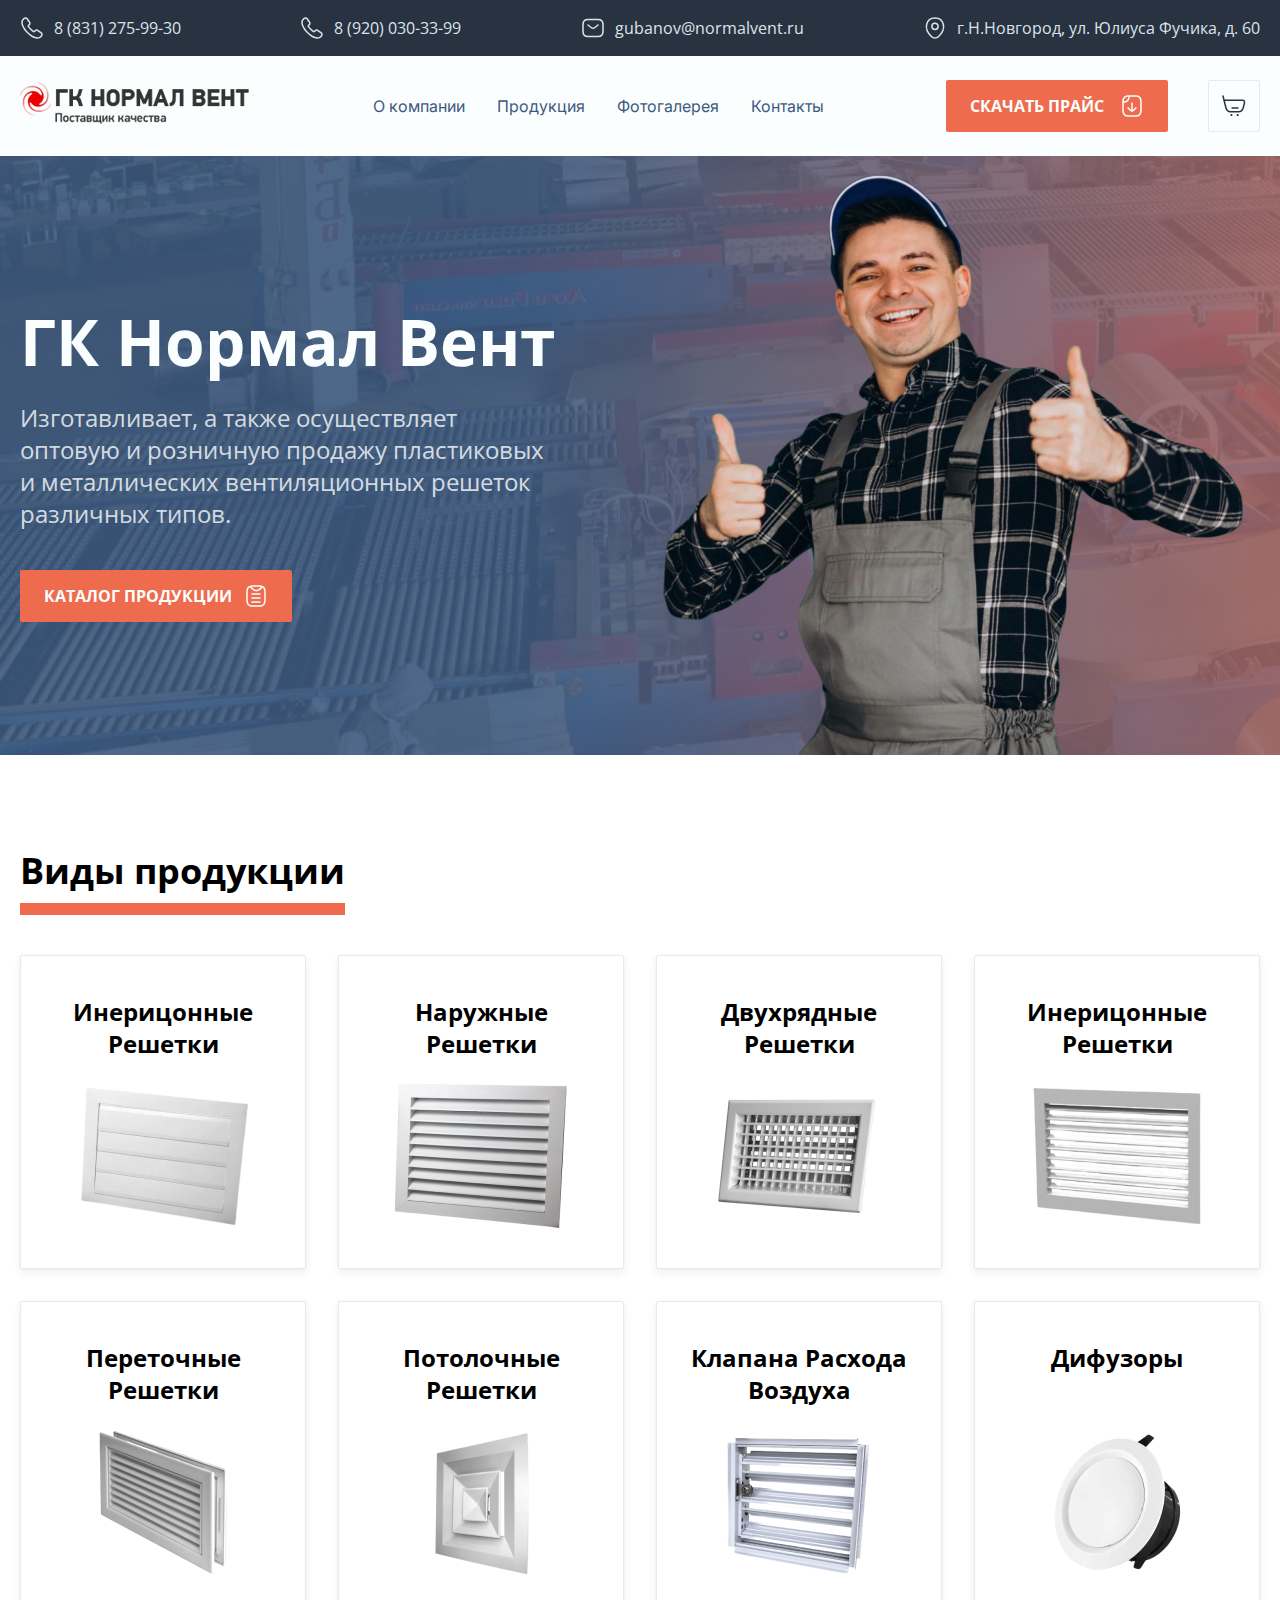
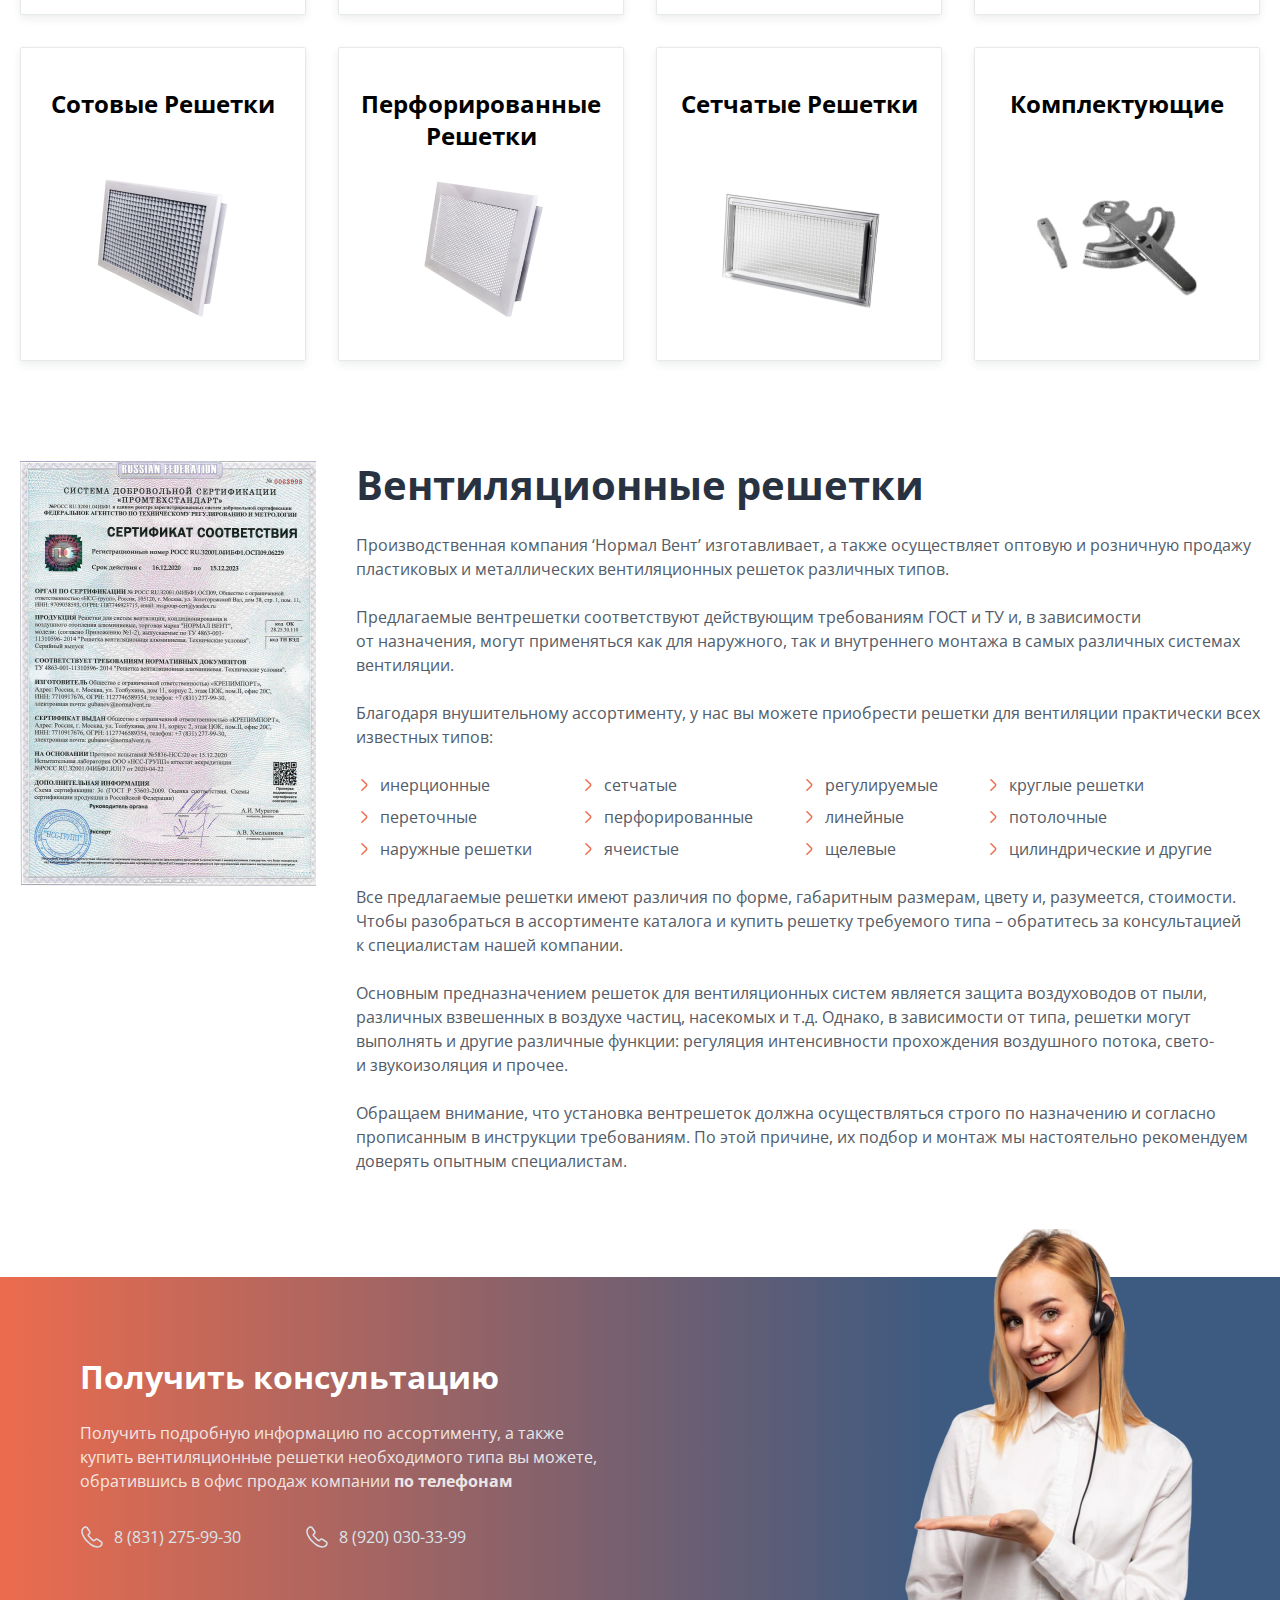
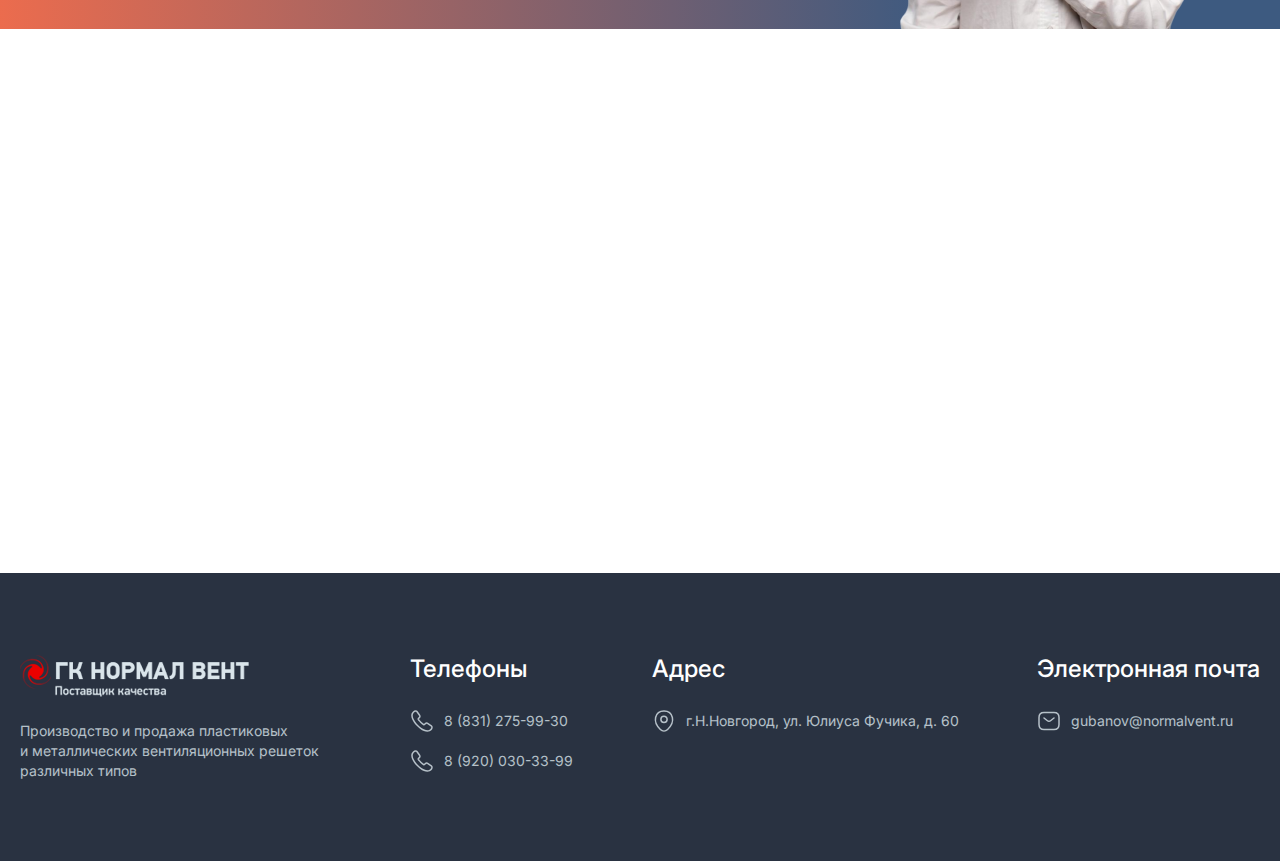
==== commit 3792448b: "fix svg" ====
--- a/index.html
+++ b/index.html
@@ -283,7 +283,7 @@
             </a>
           </div>
 
-          <img class="img-man" src="./images/man.png" alt="cool_man" />
+          <img class="img-man" src="./images/man.webp" alt="cool_man" />
         </div>
       </section>
 
--- a/styles/style.css
+++ b/styles/style.css
@@ -282,13 +282,12 @@
 /* MAIN */
 
 .first-screen-bg {
-  background-image: url("../images/main.png");
+  background-image: url("../images/main.webp");
   background-size: cover;
 }
 .first-screen {
   display: flex;
   justify-content: space-between;
-
   padding-top: 16px;
 }
 
@@ -1371,12 +1370,6 @@
   .contact-item {
     width: 47%;
   }
-
-  .svg-box {
-    min-width: 20px;
-    min-height: 20px;
-  }
-
   .contact-item-1 {
     order: 0;
   }
@@ -1639,6 +1632,9 @@
     margin-bottom: 12px;
   }
 
+  .footer-adress {
+    max-width: 100%;
+  }
   .footer-logo .footer-text {
     max-width: 243px;
     font-size: 12px;
@@ -1654,6 +1650,7 @@
   .footer-adress {
     margin-bottom: 24px;
   }
+  
 
   .catalog {
     padding-top: 0px;
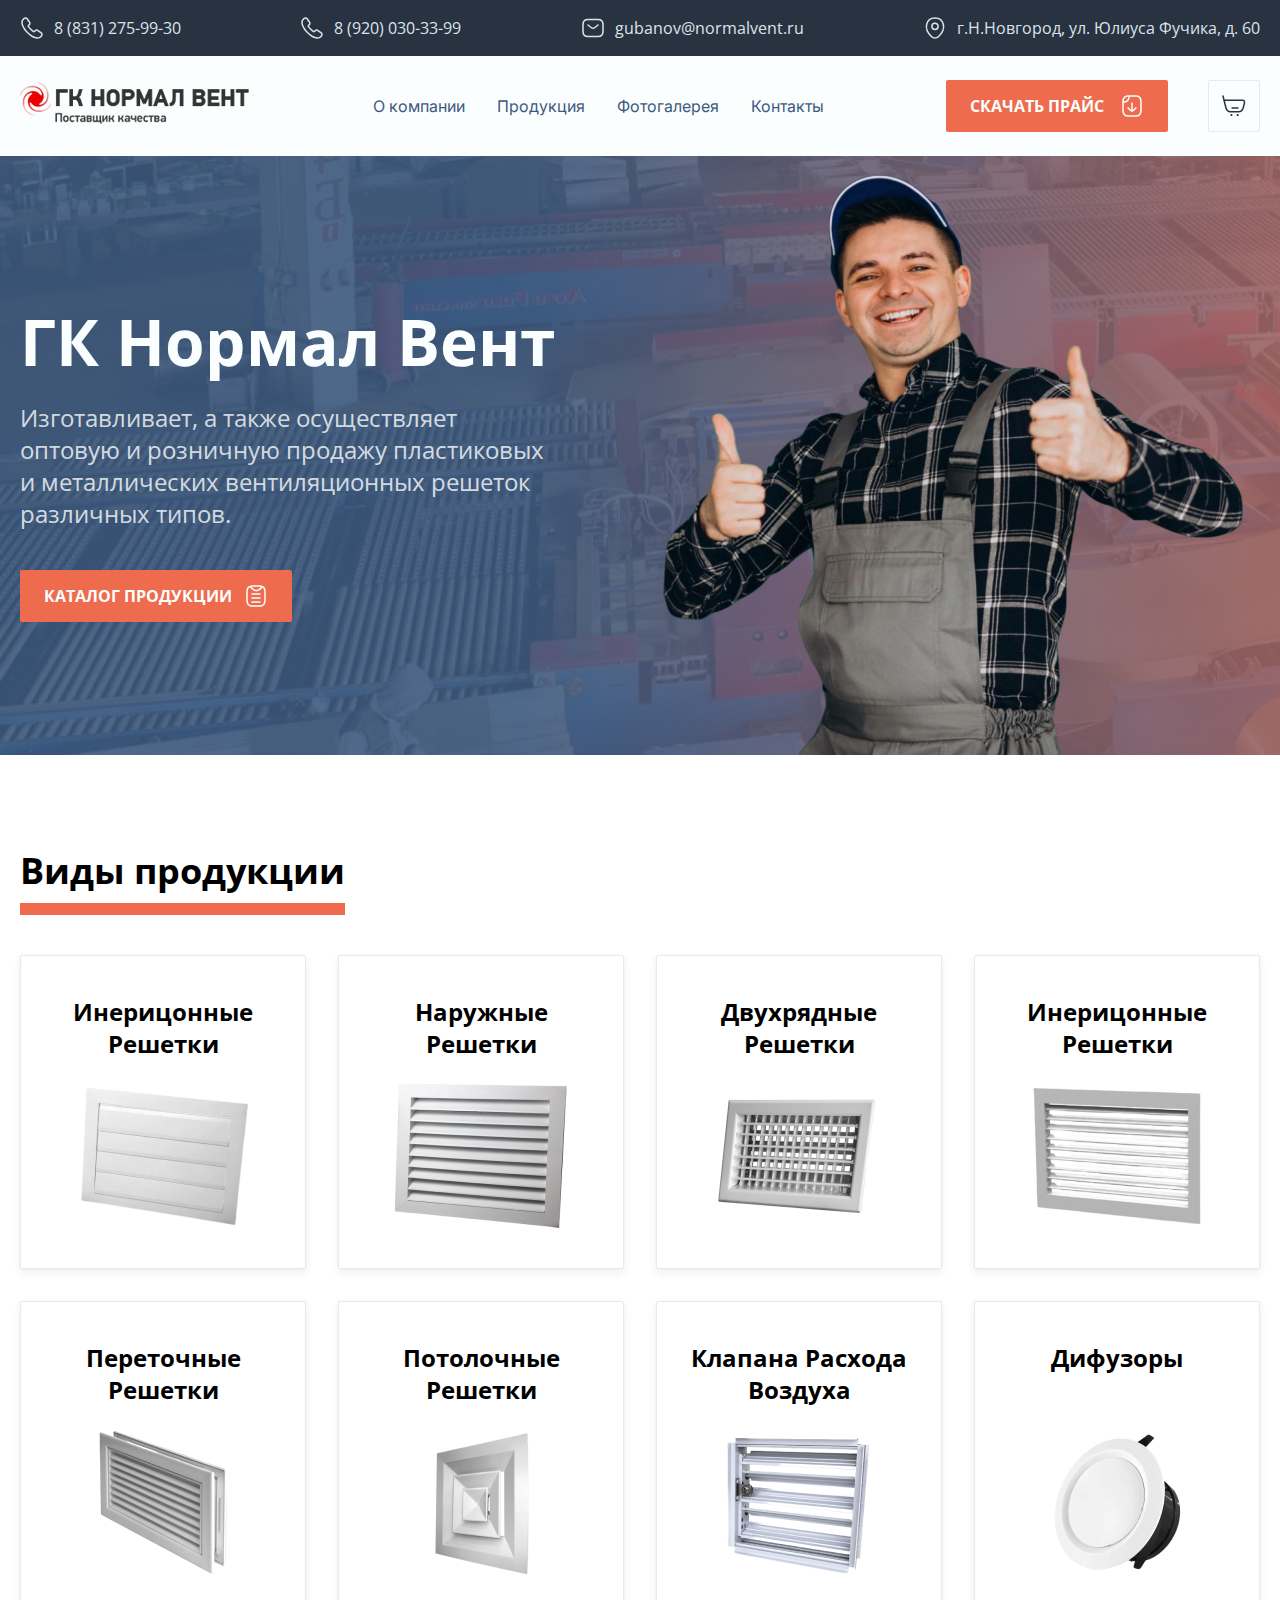
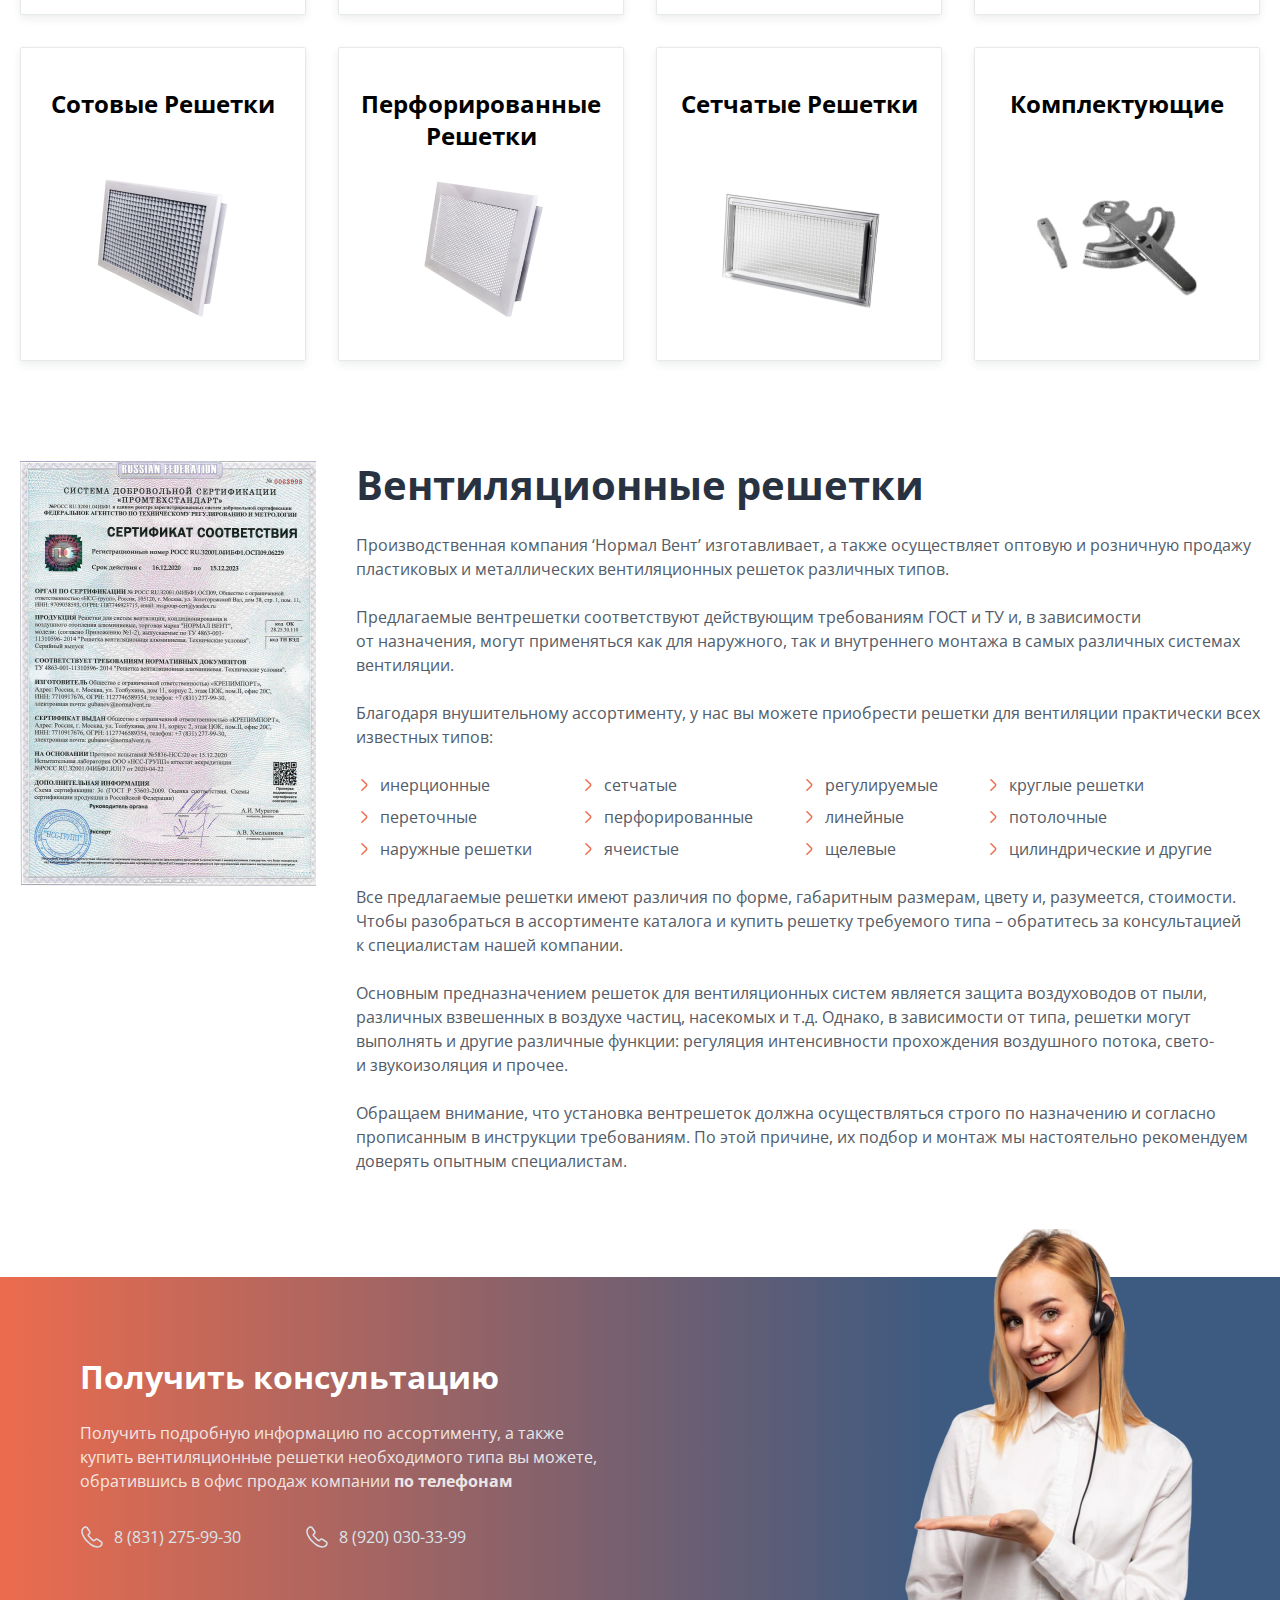
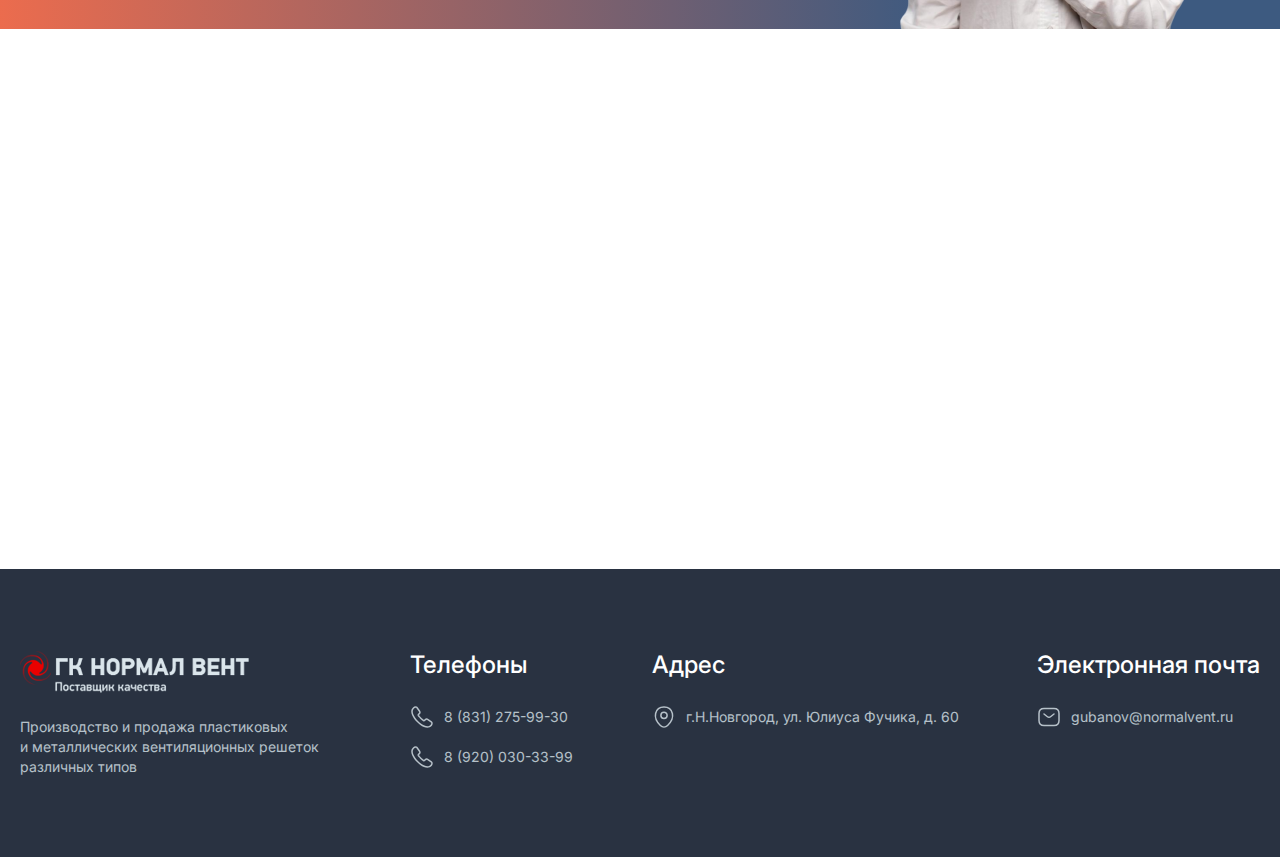
==== commit d11dff5d: "fix breadcrumbs fix svg" ====
--- a/index.html
+++ b/index.html
@@ -518,7 +518,7 @@
             href="https://yandex.ru/maps/-/CCUZ4IsGGB"
             target="_blank"
           >
-              <svg class="svg-box
+              <svg class="svg-box"
                 viewBox="0 0 24 24"
                 fill="none"
                 xmlns="http://www.w3.org/2000/svg"
--- a/styles/style.css
+++ b/styles/style.css
@@ -18,6 +18,15 @@
 a {
   text-decoration: none;
   color: inherit;
+}
+
+h1 {
+  font-family: "Open Sans";
+  font-style: normal;
+  font-weight: 700;
+  font-size: 48px;
+  line-height: 56px;
+  margin-bottom: 40px;
 }
 
 .first-screen__header {
@@ -133,14 +142,14 @@
 
 .contact-item a {
   display: flex;
+  column-gap: 10px;
   color: var(--header-color);
   line-height: 24px;
   font-size: 16px;
 }
 .svg-box {
-  width: 24px;
+  min-width: 24px;
   height: 24px;
-  margin-right: 10px;
 }
 
 .header__navigation {
@@ -471,7 +480,7 @@
   color: var(--dark-font);
 }
 
-.breadcrumbs__item::before {
+.breadcrumbs-item::before {
   content: "";
   display: inline-block;
   width: 12px;
@@ -480,16 +489,16 @@
   margin-right: 8px;
 }
 
-.breadcrumbs__item:first-child:before {
+.breadcrumbs-item:first-child:before {
   display: none;
 }
 
-.breadcrumbs__item:last-child {
+.breadcrumbs-item:last-child {
   margin-right: 0;
   font-weight: 700;
 }
 
-.breadcrumbs__item:hover {
+.breadcrumbs-item:hover {
   cursor: pointer;
   text-decoration: underline;
 }
@@ -505,18 +514,15 @@
 .card-box {
   max-width: 1296px;
   display: flex;
-  justify-content: space-between;
-  row-gap: 32px;
+  gap: 32px;
   flex-wrap: wrap;
   margin-bottom: 80px;
 }
 
 .card {
-  position: relative;
   display: flex;
   flex-direction: column;
-  max-width: 23%;
-  min-height: 432px;
+  width: calc((100% - 96px) / 4) ;
   box-shadow: 0px 0px 2px rgba(33, 37, 41, 0.04),
     0px 4px 8px rgba(41, 50, 65, 0.08);
   border-radius: 2px;
@@ -529,6 +535,13 @@
     0px 12px 24px rgba(238, 108, 77, 0.24);
 }
 
+.card-info-box {
+  display: flex;
+  height: 100%;
+  flex-direction: column;
+  justify-content: space-between;
+}
+
 .card-link {
   margin-bottom: 16px;
 }
@@ -543,6 +556,7 @@
 }
 
 .card-name {
+  display: inline-block;
   font-weight: 700;
   font-size: 20px;
   line-height: 24px;
@@ -618,9 +632,6 @@
 }
 
 .card__button {
-  position: absolute;
-  bottom: 0;
-  left: 0;
   width: 100%;
   text-transform: uppercase;
   display: flex;
@@ -1035,7 +1046,6 @@
 
 .contact {
   position: relative;
-  margin-top: 388px;
 }
 
 .consultation {
@@ -1046,8 +1056,8 @@
   padding: 80px;
   background: linear-gradient(90deg, #ee6c4d -1.1%, #3d5a80 72.92%);
   font-family: "Open Sans", sans-serif;
-  top: -310px;
   z-index: 1;
+  bottom: -120px;
 }
 
 .consultation-text-box {
@@ -1087,10 +1097,9 @@
 }
 
 .map-frame {
-  position: absolute;
   width: 100%;
   height: 540px;
-  bottom: -136px;
+  vertical-align: bottom;
 }
 
 /* FOOTER  */
@@ -1101,10 +1110,8 @@
 .footer {
   display: flex;
   justify-content: space-between;
-  margin-top: 136px;
   padding-top: 80px;
   padding-bottom: 80px;
-
   color: var(--header-color);
 }
 
@@ -1120,6 +1127,7 @@
 .footer-text {
   display: flex;
   align-items: center;
+  column-gap: 10px;
   color: var(--header-color);
   font-family: "Inter", sans-serif;
   font-size: 14px;
@@ -1350,6 +1358,15 @@
   }
 }
 
+@media (max-width: 1024px) {
+  .card-box {
+    gap: 24px;
+  }
+  .card {
+    width: calc((100% - 48px) / 3);
+  }
+}
+
 /* MEDIA 880 */
 
 @media (max-width: 880px) {
@@ -1443,11 +1460,6 @@
 
   .card-box {
     margin-bottom: 40px;
-  }
-
-  .card {
-    max-width: 31%;
-    min-height: 456px;
   }
 
   .card__img {
@@ -1548,6 +1560,9 @@
   .product-item img {
     max-width: 100%;
   }
+  .about {
+    margin-bottom: 40px;
+  }
 
   .about-header {
     margin-bottom: 12px;
@@ -1650,7 +1665,6 @@
   .footer-adress {
     margin-bottom: 24px;
   }
-  
 
   .catalog {
     padding-top: 0px;
@@ -1667,8 +1681,11 @@
     min-height: 0;
   }
 
+  .card-info-box {
+    width: 100%;
+  }
+
   .card-info {
-    position: relative;
     padding: 0;
     width: 100%;
   }
@@ -1692,8 +1709,9 @@
   }
 
   .card__img {
-    width: 120px;
-    min-height: 140px;
+    max-width: 120px;
+    height: 100%;
+    min-height: 0;
   }
 
   .card__button {
@@ -1844,6 +1862,7 @@
   .modal__contact-list a {
     display: flex;
     align-items: center;
+    column-gap: 8px;
     color: var(--title-color);
   }
 }
